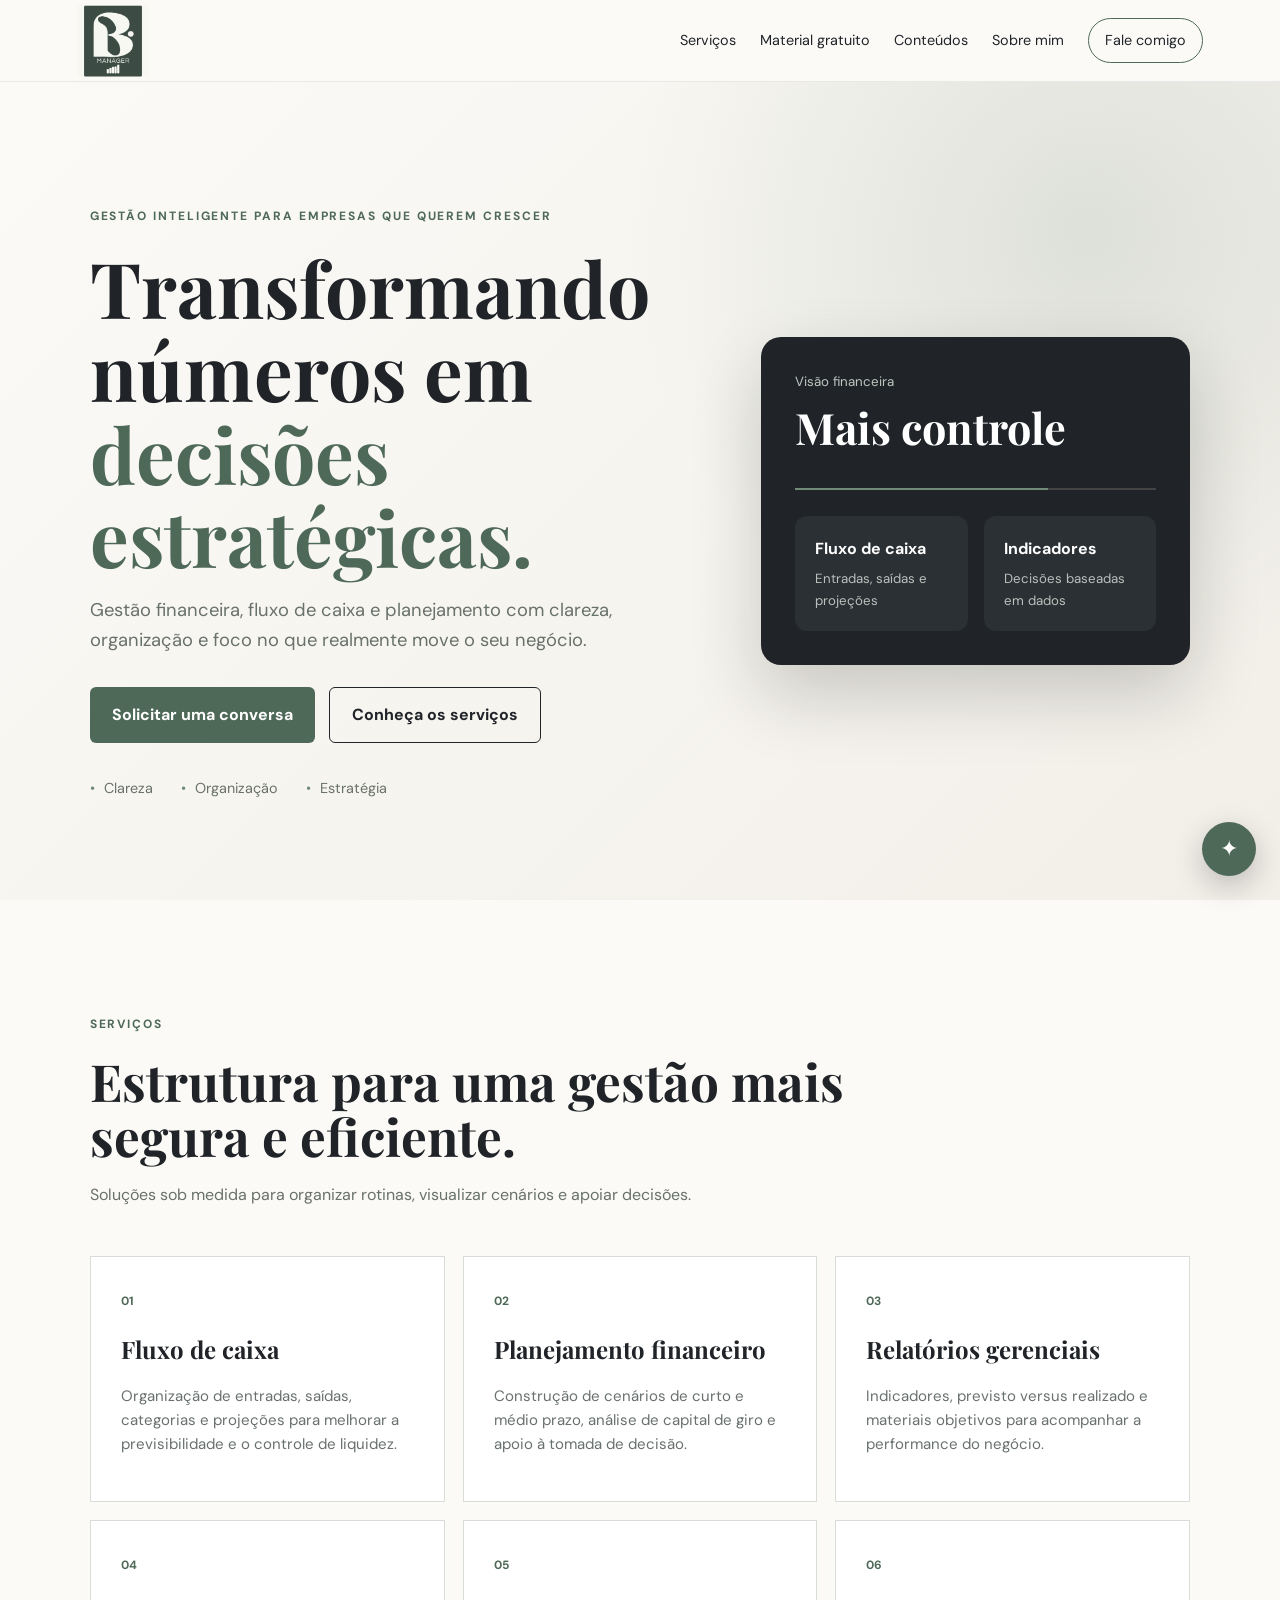
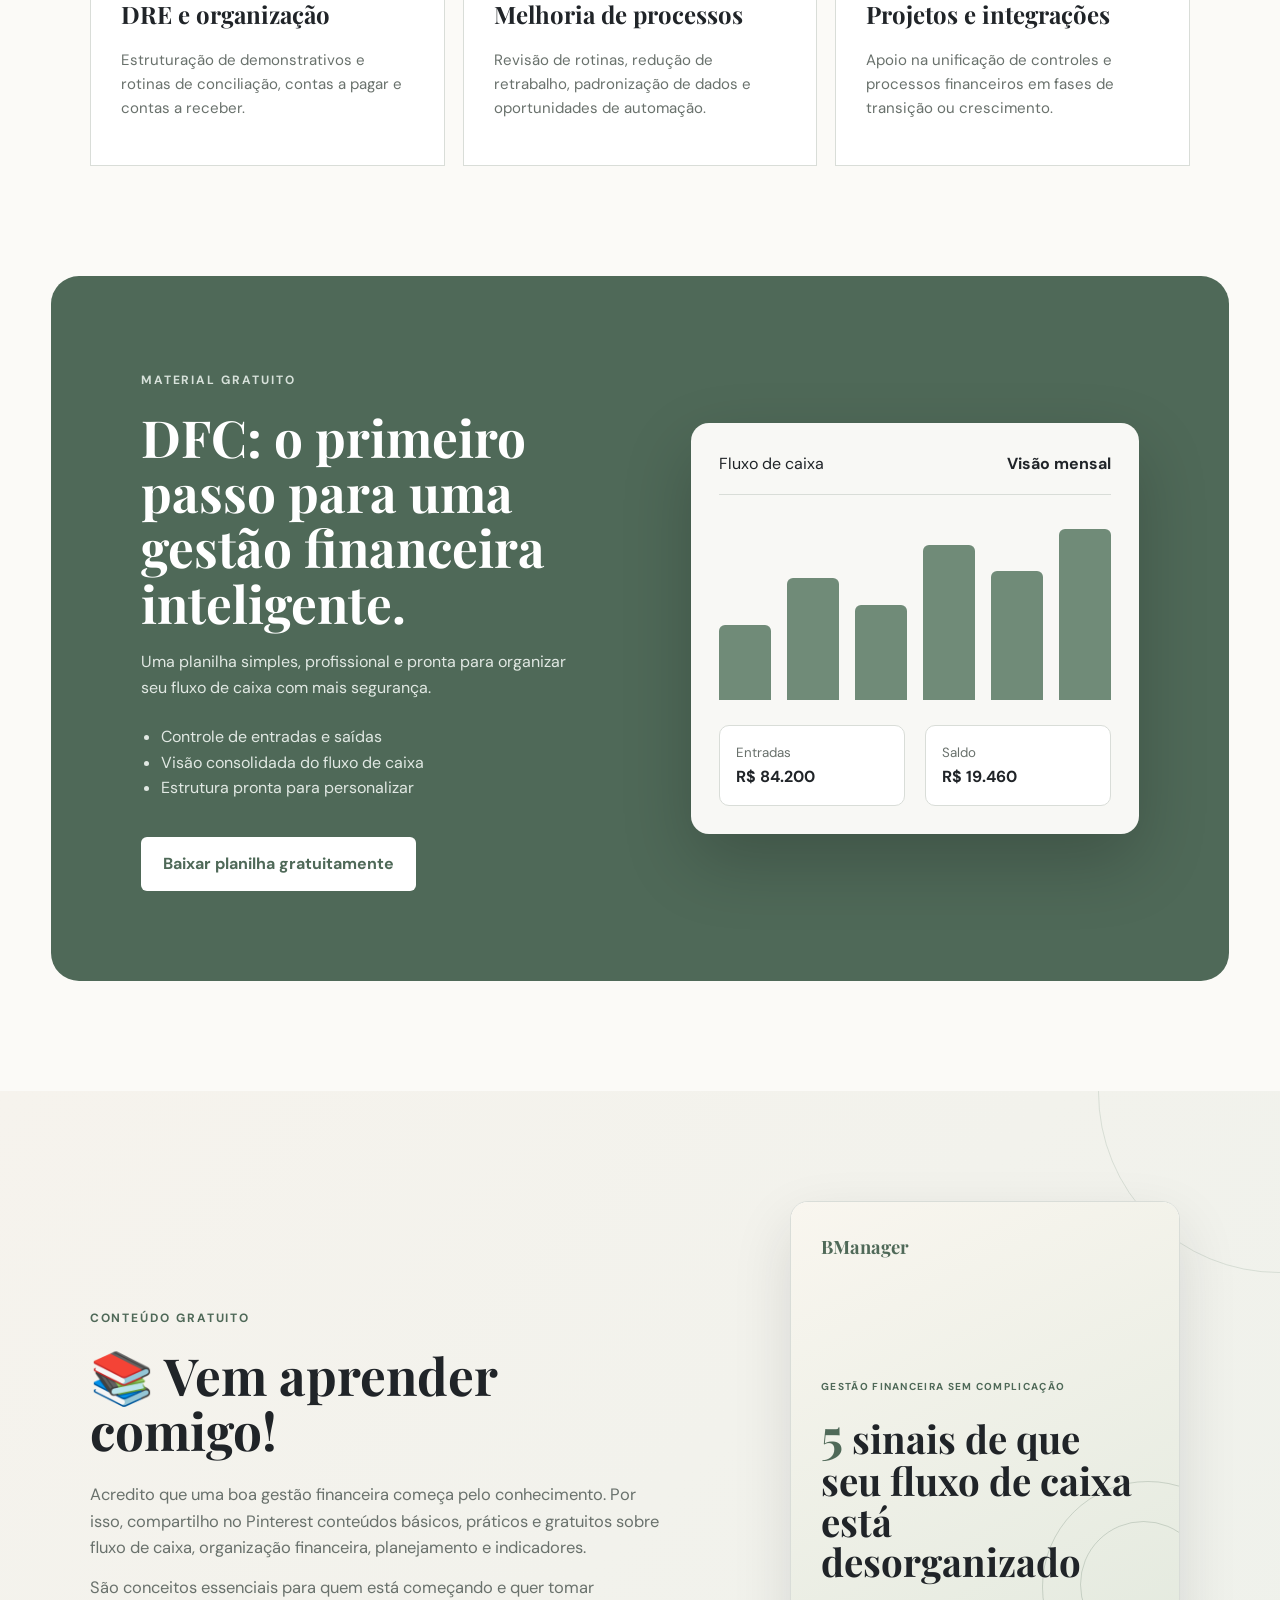
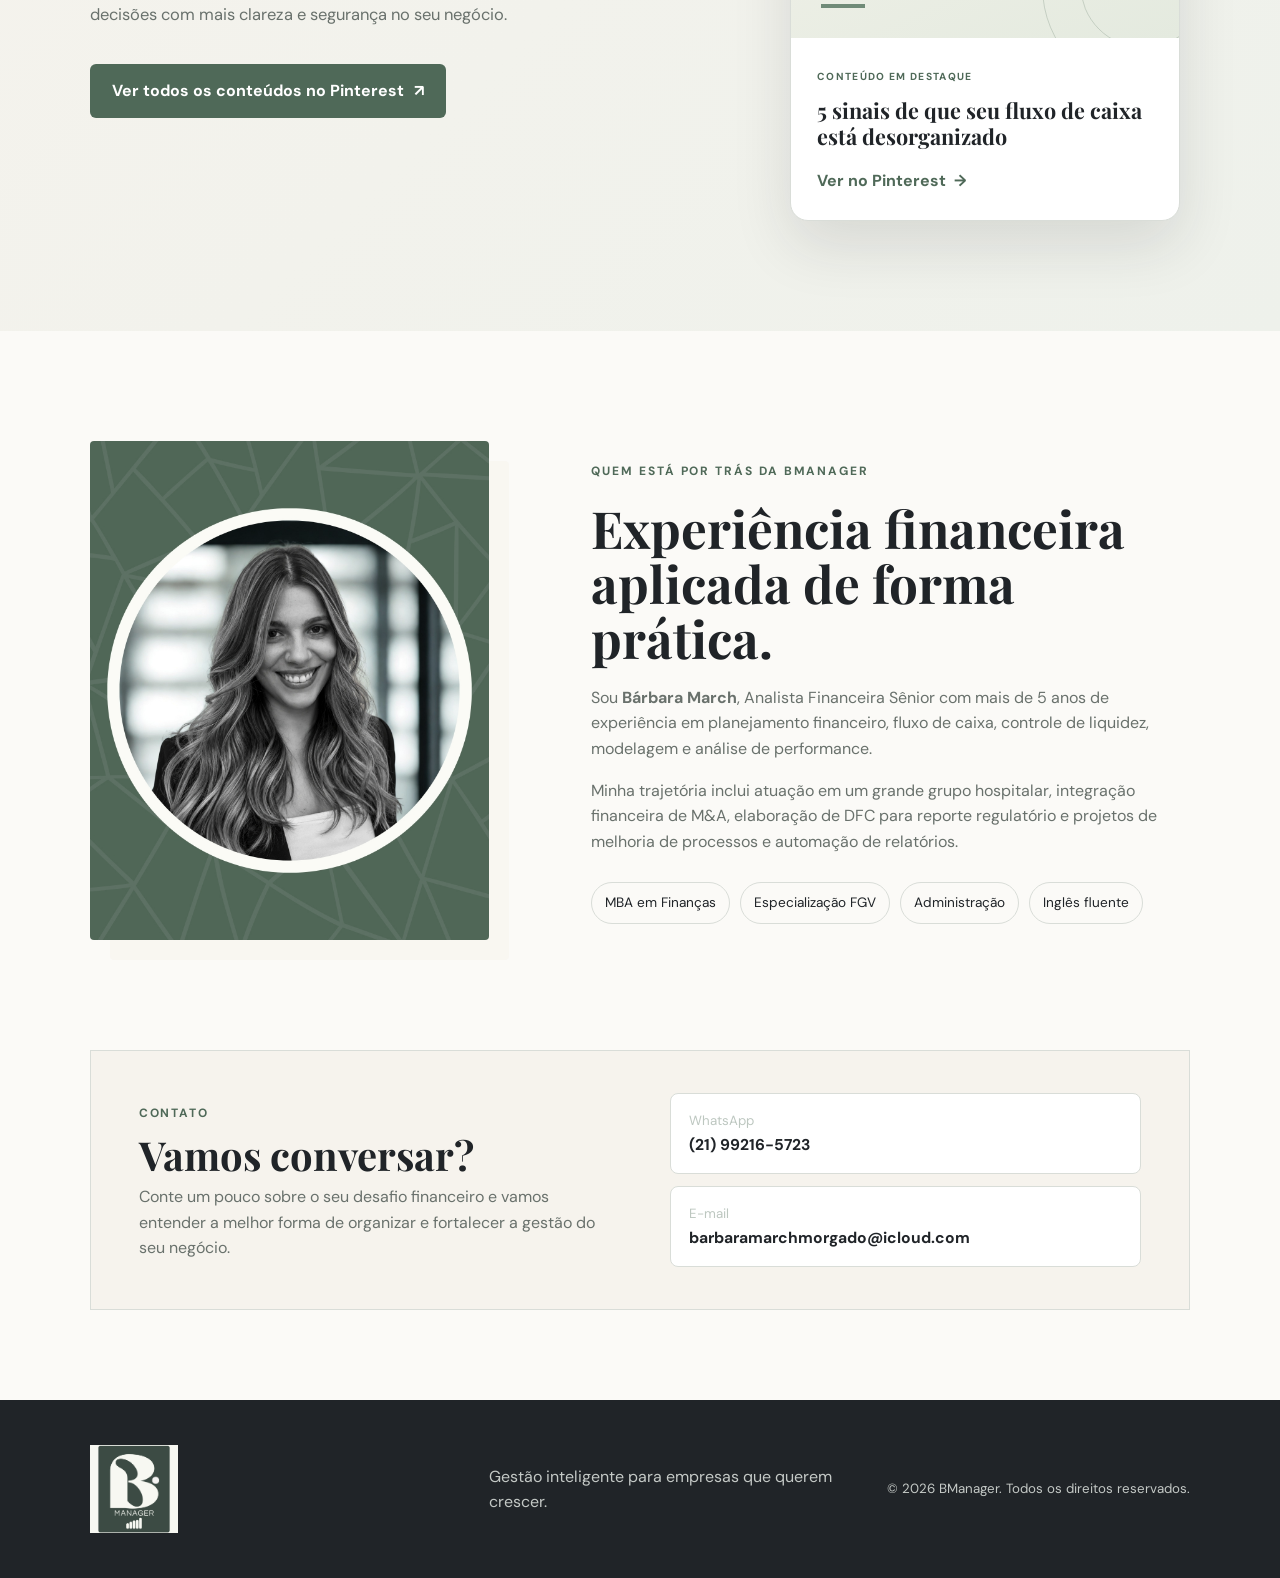
==== index.html @ ba69a576 "Add files via upload" ====
<!doctype html>
<html lang="pt-BR">
<head>
  <meta charset="utf-8">
  <meta name="viewport" content="width=device-width, initial-scale=1">
  <title>BManager | Gestão financeira inteligente</title>
  <meta name="description" content="Gestão financeira, fluxo de caixa, planejamento e relatórios para empresas que querem crescer com mais clareza e segurança.">
  <meta property="og:title" content="BManager | Gestão financeira inteligente">
  <meta property="og:description" content="Transformando números em decisões estratégicas.">
  <meta property="og:type" content="website">
  <meta property="og:url" content="https://bmanager1.github.io/bmanager/">
  <link rel="icon" href="assets/favicon.png">
  <link rel="preconnect" href="https://fonts.googleapis.com">
  <link rel="preconnect" href="https://fonts.gstatic.com" crossorigin>
  <link href="https://fonts.googleapis.com/css2?family=DM+Sans:wght@400;500;600;700&family=Playfair+Display:wght@600;700&display=swap" rel="stylesheet">
  <link rel="stylesheet" href="style.css">

  <!-- Google tag (gtag.js) -->
  <script async src="https://www.googletagmanager.com/gtag/js?id=G-HBR72XDMD2"></script>
  <script>
    window.dataLayer = window.dataLayer || [];
    function gtag(){dataLayer.push(arguments);}
    gtag('js', new Date());
    gtag('config', 'G-HBR72XDMD2');
  </script>
</head>
<body>
  <header class="header">
    <a class="brand brand-official" href="#inicio" aria-label="BManager - início"><img src="assets/logo-oficial-bmanager.png" alt="Logo BManager"></a>
    <button class="menu-toggle" aria-label="Abrir menu" aria-expanded="false">☰</button>
    <nav class="nav" aria-label="Navegação principal">
      <a href="#servicos">Serviços</a><a href="#material">Material gratuito</a><a href="#conteudos">Conteúdos</a><a href="#sobre">Sobre mim</a><a href="#contato" class="nav-cta">Fale comigo</a>
    </nav>
  </header>

  <main>
    <section class="hero" id="inicio">
      <div class="hero-copy reveal"><span class="eyebrow">Gestão inteligente para empresas que querem crescer</span><h1>Transformando números em <em>decisões estratégicas.</em></h1><p>Gestão financeira, fluxo de caixa e planejamento com clareza, organização e foco no que realmente move o seu negócio.</p><div class="actions"><a class="btn primary" href="https://wa.me/5521992165723" target="_blank" rel="noopener">Solicitar uma conversa</a><a class="btn secondary" href="#servicos">Conheça os serviços</a></div><div class="hero-points"><span>Clareza</span><span>Organização</span><span>Estratégia</span></div></div>
      <div class="hero-card reveal"><div class="metric"><small>Visão financeira</small><strong>Mais controle</strong><div class="line"></div></div><div class="mini-grid"><div><b>Fluxo de caixa</b><span>Entradas, saídas e projeções</span></div><div><b>Indicadores</b><span>Decisões baseadas em dados</span></div></div></div>
    </section>

    <section class="section" id="servicos">
      <div class="section-head reveal"><span class="eyebrow">Serviços</span><h2>Estrutura para uma gestão mais segura e eficiente.</h2><p>Soluções sob medida para organizar rotinas, visualizar cenários e apoiar decisões.</p></div>
      <div class="cards">
        <article class="card reveal"><span>01</span><h3>Fluxo de caixa</h3><p>Organização de entradas, saídas, categorias e projeções para melhorar a previsibilidade e o controle de liquidez.</p></article>
        <article class="card reveal"><span>02</span><h3>Planejamento financeiro</h3><p>Construção de cenários de curto e médio prazo, análise de capital de giro e apoio à tomada de decisão.</p></article>
        <article class="card reveal"><span>03</span><h3>Relatórios gerenciais</h3><p>Indicadores, previsto versus realizado e materiais objetivos para acompanhar a performance do negócio.</p></article>
        <article class="card reveal"><span>04</span><h3>DRE e organização</h3><p>Estruturação de demonstrativos e rotinas de conciliação, contas a pagar e contas a receber.</p></article>
        <article class="card reveal"><span>05</span><h3>Melhoria de processos</h3><p>Revisão de rotinas, redução de retrabalho, padronização de dados e oportunidades de automação.</p></article>
        <article class="card reveal"><span>06</span><h3>Projetos e integrações</h3><p>Apoio na unificação de controles e processos financeiros em fases de transição ou crescimento.</p></article>
      </div>
    </section>

    <section class="material" id="material">
      <div class="material-copy reveal"><span class="eyebrow light">Material gratuito</span><h2>DFC: o primeiro passo para uma gestão financeira inteligente.</h2><p>Uma planilha simples, profissional e pronta para organizar seu fluxo de caixa com mais segurança.</p><ul><li>Controle de entradas e saídas</li><li>Visão consolidada do fluxo de caixa</li><li>Estrutura pronta para personalizar</li></ul><a class="btn light-btn" href="assets/DFC-BManager.xlsx" download>Baixar planilha gratuitamente</a></div>
      <div class="dashboard reveal"><div class="dash-top"><span>Fluxo de caixa</span><b>Visão mensal</b></div><div class="bars"><i style="height:42%"></i><i style="height:68%"></i><i style="height:53%"></i><i style="height:86%"></i><i style="height:72%"></i><i style="height:95%"></i></div><div class="dash-values"><div><small>Entradas</small><strong>R$ 84.200</strong></div><div><small>Saldo</small><strong>R$ 19.460</strong></div></div></div>
    </section>

    <section class="learning section" id="conteudos">
      <div class="learning-intro reveal">
        <span class="eyebrow">Conteúdo gratuito</span>
        <h2>📚 Vem aprender comigo!</h2>
        <p>Acredito que uma boa gestão financeira começa pelo conhecimento. Por isso, compartilho no Pinterest conteúdos básicos, práticos e gratuitos sobre fluxo de caixa, organização financeira, planejamento e indicadores.</p>
        <p>São conceitos essenciais para quem está começando e quer tomar decisões com mais clareza e segurança no seu negócio.</p>
        <a class="btn pinterest-btn" href="https://pin.it/6k6QncwX9" target="_blank" rel="noopener noreferrer">Ver todos os conteúdos no Pinterest <span aria-hidden="true">↗</span></a>
      </div>
      <div class="pins-grid" aria-label="Conteúdos em destaque">
        <article class="pin-card reveal">
          <a class="pin-cover" href="https://pin.it/6k6QncwX9" target="_blank" rel="noopener noreferrer" aria-label="Ver 5 sinais de que seu fluxo de caixa está desorganizado no Pinterest">
            <span class="pin-brand">BManager</span>
            <span class="pin-series">Gestão financeira sem complicação</span>
            <strong><span class="pin-number">5</span> sinais de que seu fluxo de caixa está desorganizado</strong>
            <span class="pin-decoration" aria-hidden="true"></span>
          </a>
          <div class="pin-info"><span class="pin-label">Conteúdo em destaque</span><h3>5 sinais de que seu fluxo de caixa está desorganizado</h3><a href="https://pin.it/6k6QncwX9" target="_blank" rel="noopener noreferrer">Ver no Pinterest <span aria-hidden="true">→</span></a></div>
        </article>
      </div>
    </section>

    <section class="about section" id="sobre">
      <div class="portrait reveal"><img src="assets/barbara.jpg" alt="Bárbara March, fundadora da BManager"></div>
      <div class="about-copy reveal"><span class="eyebrow">Quem está por trás da BManager</span><h2>Experiência financeira aplicada de forma prática.</h2><p>Sou <strong>Bárbara March</strong>, Analista Financeira Sênior com mais de 5 anos de experiência em planejamento financeiro, fluxo de caixa, controle de liquidez, modelagem e análise de performance.</p><p>Minha trajetória inclui atuação em um grande grupo hospitalar, integração financeira de M&amp;A, elaboração de DFC para reporte regulatório e projetos de melhoria de processos e automação de relatórios.</p><div class="credentials"><span>MBA em Finanças</span><span>Especialização FGV</span><span>Administração</span><span>Inglês fluente</span></div></div>
    </section>

    <section class="contact" id="contato"><div><span class="eyebrow">Contato</span><h2>Vamos conversar?</h2><p>Conte um pouco sobre o seu desafio financeiro e vamos entender a melhor forma de organizar e fortalecer a gestão do seu negócio.</p></div><div class="contact-links"><a href="https://wa.me/5521992165723" target="_blank" rel="noopener"><small>WhatsApp</small><strong>(21) 99216-5723</strong></a><a href="mailto:barbaramarchmorgado@icloud.com"><small>E-mail</small><strong>barbaramarchmorgado@icloud.com</strong></a></div></section>
  </main>

  <footer><a class="brand footer-brand brand-official" href="#inicio" aria-label="BManager - início"><img src="assets/logo-oficial-bmanager.png" alt="Logo BManager"></a><p>Gestão inteligente para empresas que querem crescer.</p><small>© 2026 BManager. Todos os direitos reservados.</small></footer>
  <a class="whatsapp" href="https://wa.me/5521992165723" target="_blank" rel="noopener" aria-label="Falar pelo WhatsApp">✦</a>
  <script src="script.js"></script>
</body>
</html>
---- style.css ----
:root{--ink:#202428;--green:#708b78;--green-dark:#4f6958;--cream:#f6f3ed;--white:#fff;--line:#d9ddd8;--muted:#69716c}*{box-sizing:border-box}html{scroll-behavior:smooth;scroll-padding-top:82px}body{margin:0;font-family:'DM Sans',sans-serif;color:var(--ink);background:#fbfaf7;line-height:1.6}a{text-decoration:none;color:inherit}.header{height:82px;display:flex;align-items:center;justify-content:space-between;padding:0 6vw;position:sticky;top:0;z-index:20;background:rgba(251,250,247,.92);backdrop-filter:blur(14px);border-bottom:1px solid rgba(32,36,40,.08)}.brand{display:flex;align-items:center;gap:10px;font-weight:700;font-size:1.35rem}.brand img{width:34px;height:34px;object-fit:contain}.nav{display:flex;align-items:center;gap:24px;font-size:.9rem}.nav a:hover{color:var(--green-dark)}.nav-cta{border:1px solid var(--green-dark);padding:10px 16px;border-radius:999px}.menu-toggle{display:none;border:0;background:none;font-size:1.5rem}.hero{min-height:calc(100vh - 82px);padding:90px 7vw 70px;display:grid;grid-template-columns:1.15fr .85fr;gap:7vw;align-items:center;background:radial-gradient(circle at 85% 18%,rgba(112,139,120,.18),transparent 36%),linear-gradient(135deg,#fbfaf7 0%,#f2efe8 100%)}.eyebrow{text-transform:uppercase;letter-spacing:.16em;font-size:.75rem;font-weight:700;color:var(--green-dark)}h1,h2{font-family:'Playfair Display',serif;line-height:1.08;margin:18px 0}h1{font-size:clamp(3rem,6vw,6rem);max-width:900px}h1 em{color:var(--green-dark);font-style:normal}h2{font-size:clamp(2.2rem,4vw,4rem)}.hero-copy>p{font-size:1.15rem;color:var(--muted);max-width:650px}.actions{display:flex;gap:14px;flex-wrap:wrap;margin:32px 0}.btn{display:inline-flex;align-items:center;justify-content:center;padding:14px 22px;border-radius:6px;font-weight:700;transition:background .2s,transform .2s,border-color .2s}.btn:hover{transform:translateY(-2px)}.primary{background:var(--green-dark);color:white}.primary:hover{background:#3f5647}.secondary{border:1px solid var(--ink)}.hero-points{display:flex;gap:28px;margin-top:34px;color:var(--muted);font-size:.9rem}.hero-points span:before{content:'•';color:var(--green);margin-right:9px}.hero-card{background:var(--ink);color:white;border-radius:20px;padding:34px;box-shadow:0 30px 70px rgba(24,29,27,.2);transform:rotate(1.5deg)}.metric small,.contact-links small{display:block;color:#bdc7c0}.metric strong{font-family:'Playfair Display',serif;font-size:2.7rem}.line{height:2px;background:linear-gradient(90deg,var(--green) 70%,#444 70%);margin:26px 0}.mini-grid{display:grid;grid-template-columns:1fr 1fr;gap:16px}.mini-grid div{background:#2b3034;padding:20px;border-radius:12px}.mini-grid span{display:block;color:#bbc0bd;font-size:.83rem;margin-top:7px}.section{padding:110px 7vw}.section-head{max-width:760px;margin-bottom:48px}.section-head p{color:var(--muted)}.cards{display:grid;grid-template-columns:repeat(3,1fr);gap:18px}.card{padding:30px;background:white;border:1px solid var(--line);min-height:245px;transition:.25s}.card:hover{transform:translateY(-5px);box-shadow:0 18px 40px rgba(32,36,40,.08)}.card>span{font-size:.75rem;color:var(--green-dark);font-weight:700}.card h3{font-family:'Playfair Display',serif;font-size:1.5rem;margin:18px 0 10px}.card p{color:var(--muted);font-size:.94rem}.material{margin:0 4vw;padding:90px 7vw;background:var(--green-dark);color:white;border-radius:28px;display:grid;grid-template-columns:1fr 1fr;gap:8vw;align-items:center}.light{color:#d7e1da}.material p,.material li{color:#e1e8e3}.material ul{padding-left:20px;margin:24px 0}.light-btn{background:white;color:var(--green-dark);margin-top:12px}.dashboard{background:#f8f8f5;color:var(--ink);padding:28px;border-radius:18px;box-shadow:0 28px 70px rgba(0,0,0,.2)}.dash-top,.dash-values{display:flex;justify-content:space-between;gap:20px}.dash-top{border-bottom:1px solid var(--line);padding-bottom:18px}.bars{height:230px;display:flex;align-items:end;gap:16px;padding:25px 0}.bars i{flex:1;background:var(--green);border-radius:6px 6px 0 0}.dash-values div{flex:1;background:white;padding:16px;border:1px solid var(--line);border-radius:10px}.dash-values small{display:block;color:var(--muted)}

.brand-official{width:72px;height:72px;overflow:hidden;justify-content:center;flex:0 0 72px}.brand-official img{width:72px;height:72px;object-fit:contain;border-radius:7px;transform:scale(1.34)}.footer-brand.brand-official{width:88px;height:88px;flex-basis:88px}.footer-brand.brand-official img{width:88px;height:88px;filter:none;transform:scale(1.34)}

/* Biblioteca de conteúdos */
.learning{display:grid;grid-template-columns:minmax(0,1.05fr) minmax(300px,.75fr);gap:9vw;align-items:center;background:linear-gradient(135deg,#f6f3ed 0%,#eef1eb 100%);margin-top:110px;position:relative;overflow:hidden}.learning:after{content:'';position:absolute;width:360px;height:360px;border:1px solid rgba(112,139,120,.2);border-radius:50%;right:-180px;top:-180px}.learning-intro{position:relative;z-index:1}.learning-intro h2{margin-bottom:24px}.learning-intro p{color:var(--muted);font-size:1.03rem;max-width:680px;margin:0 0 14px}.pinterest-btn{background:var(--green-dark);color:white;margin-top:22px;gap:10px}.pinterest-btn:hover{background:#3f5647}.pins-grid{display:grid;grid-template-columns:minmax(260px,390px);justify-content:center;position:relative;z-index:1}.pin-card{background:white;border:1px solid var(--line);border-radius:18px;overflow:hidden;box-shadow:0 24px 60px rgba(32,36,40,.12);transition:transform .25s,box-shadow .25s}.pin-card:hover{transform:translateY(-7px);box-shadow:0 30px 68px rgba(32,36,40,.17)}.pin-cover{aspect-ratio:2/2.25;background:linear-gradient(155deg,#f9f6ef,#e4eadf);padding:30px;display:flex;flex-direction:column;position:relative;overflow:hidden}.pin-cover:before,.pin-cover:after{content:'';position:absolute;border:1px solid rgba(79,105,88,.22);border-radius:50%}.pin-cover:before{width:210px;height:210px;right:-75px;bottom:-55px}.pin-cover:after{width:125px;height:125px;right:-28px;bottom:-10px}.pin-brand{font-family:'Playfair Display',serif;font-size:1.15rem;font-weight:700;color:var(--green-dark)}.pin-series{text-transform:uppercase;letter-spacing:.13em;font-size:.63rem;font-weight:700;color:var(--green-dark);margin-top:auto;margin-bottom:14px}.pin-cover strong{font-family:'Playfair Display',serif;font-size:clamp(1.8rem,3vw,2.55rem);line-height:1.06;max-width:95%;position:relative;z-index:1}.pin-number{color:var(--green-dark);font-size:1.25em}.pin-decoration{width:44px;height:4px;background:var(--green);margin-top:22px;position:relative;z-index:1}.pin-info{padding:24px 26px 27px}.pin-label{text-transform:uppercase;letter-spacing:.13em;font-size:.64rem;font-weight:700;color:var(--green-dark)}.pin-info h3{font-family:'Playfair Display',serif;font-size:1.35rem;line-height:1.2;margin:10px 0 18px}.pin-info a{color:var(--green-dark);font-weight:700;display:inline-flex;gap:8px;align-items:center}.pin-info a:hover{gap:12px}

.about{display:grid;grid-template-columns:.8fr 1.2fr;gap:8vw;align-items:center}.portrait{max-width:470px}.portrait img{width:100%;display:block;aspect-ratio:4/5;object-fit:cover;border-radius:4px;filter:saturate(.82) contrast(1.03);box-shadow:20px 20px 0 var(--cream)}.about-copy p{color:var(--muted)}.credentials{display:flex;flex-wrap:wrap;gap:10px;margin-top:28px}.credentials span{border:1px solid var(--line);padding:9px 13px;border-radius:999px;font-size:.85rem}.contact{margin:0 7vw 90px;padding:42px 48px;background:var(--cream);border:1px solid var(--line);display:grid;grid-template-columns:1fr 1fr;gap:60px;align-items:center}.contact h2{font-size:2.5rem;margin:8px 0}.contact p{color:var(--muted);margin:0}.contact-links{display:grid;gap:12px}.contact-links a{background:white;border:1px solid var(--line);padding:16px 18px;border-radius:8px;overflow-wrap:anywhere}.contact-links a:hover{border-color:var(--green)}.contact-links strong{font-size:.98rem}footer{padding:45px 7vw;background:var(--ink);color:white;display:grid;grid-template-columns:1fr 1fr auto;align-items:center;gap:25px}.footer-brand img{filter:brightness(0) invert(1)}footer p,footer small{color:#c4c9c6}.whatsapp{position:fixed;right:24px;bottom:24px;width:54px;height:54px;border-radius:50%;display:grid;place-items:center;background:var(--green-dark);color:white;font-size:1.35rem;box-shadow:0 10px 30px rgba(0,0,0,.22);z-index:15}.reveal{opacity:0;transform:translateY(22px);transition:opacity .7s ease,transform .7s ease}.reveal.visible{opacity:1;transform:none}

@media(max-width:900px){.menu-toggle{display:block}.nav{position:absolute;top:82px;left:0;right:0;background:#fbfaf7;padding:24px 7vw;display:none;flex-direction:column;align-items:flex-start;border-bottom:1px solid var(--line)}.nav.open{display:flex}.hero,.material,.about,.contact,.learning{grid-template-columns:1fr}.hero{padding-top:60px}.hero-card{transform:none}.cards{grid-template-columns:repeat(2,1fr)}.material{margin:0 2vw}.learning{gap:55px}.pins-grid{justify-content:start}.contact{gap:25px}footer{grid-template-columns:1fr}}
@media(max-width:600px){.header{padding:0 5vw}.hero,.section{padding-left:5vw;padding-right:5vw}.hero{min-height:auto;padding-bottom:80px}h1{font-size:3rem}.cards{grid-template-columns:1fr}.material{padding:65px 7vw}.learning{margin-top:70px}.pins-grid{grid-template-columns:1fr}.pin-cover{padding:25px}.pin-cover strong{font-size:2rem}.contact{margin:0 5vw 60px;padding:28px 22px}.actions{flex-direction:column}.btn{width:100%}.hero-points{gap:12px;flex-wrap:wrap}.mini-grid{grid-template-columns:1fr}.bars{height:170px}.dash-values{flex-direction:column}.contact h2{font-size:2.1rem}}
@media(prefers-reduced-motion:reduce){html{scroll-behavior:auto}.reveal{opacity:1;transform:none;transition:none}.btn,.pin-card{transition:none}}
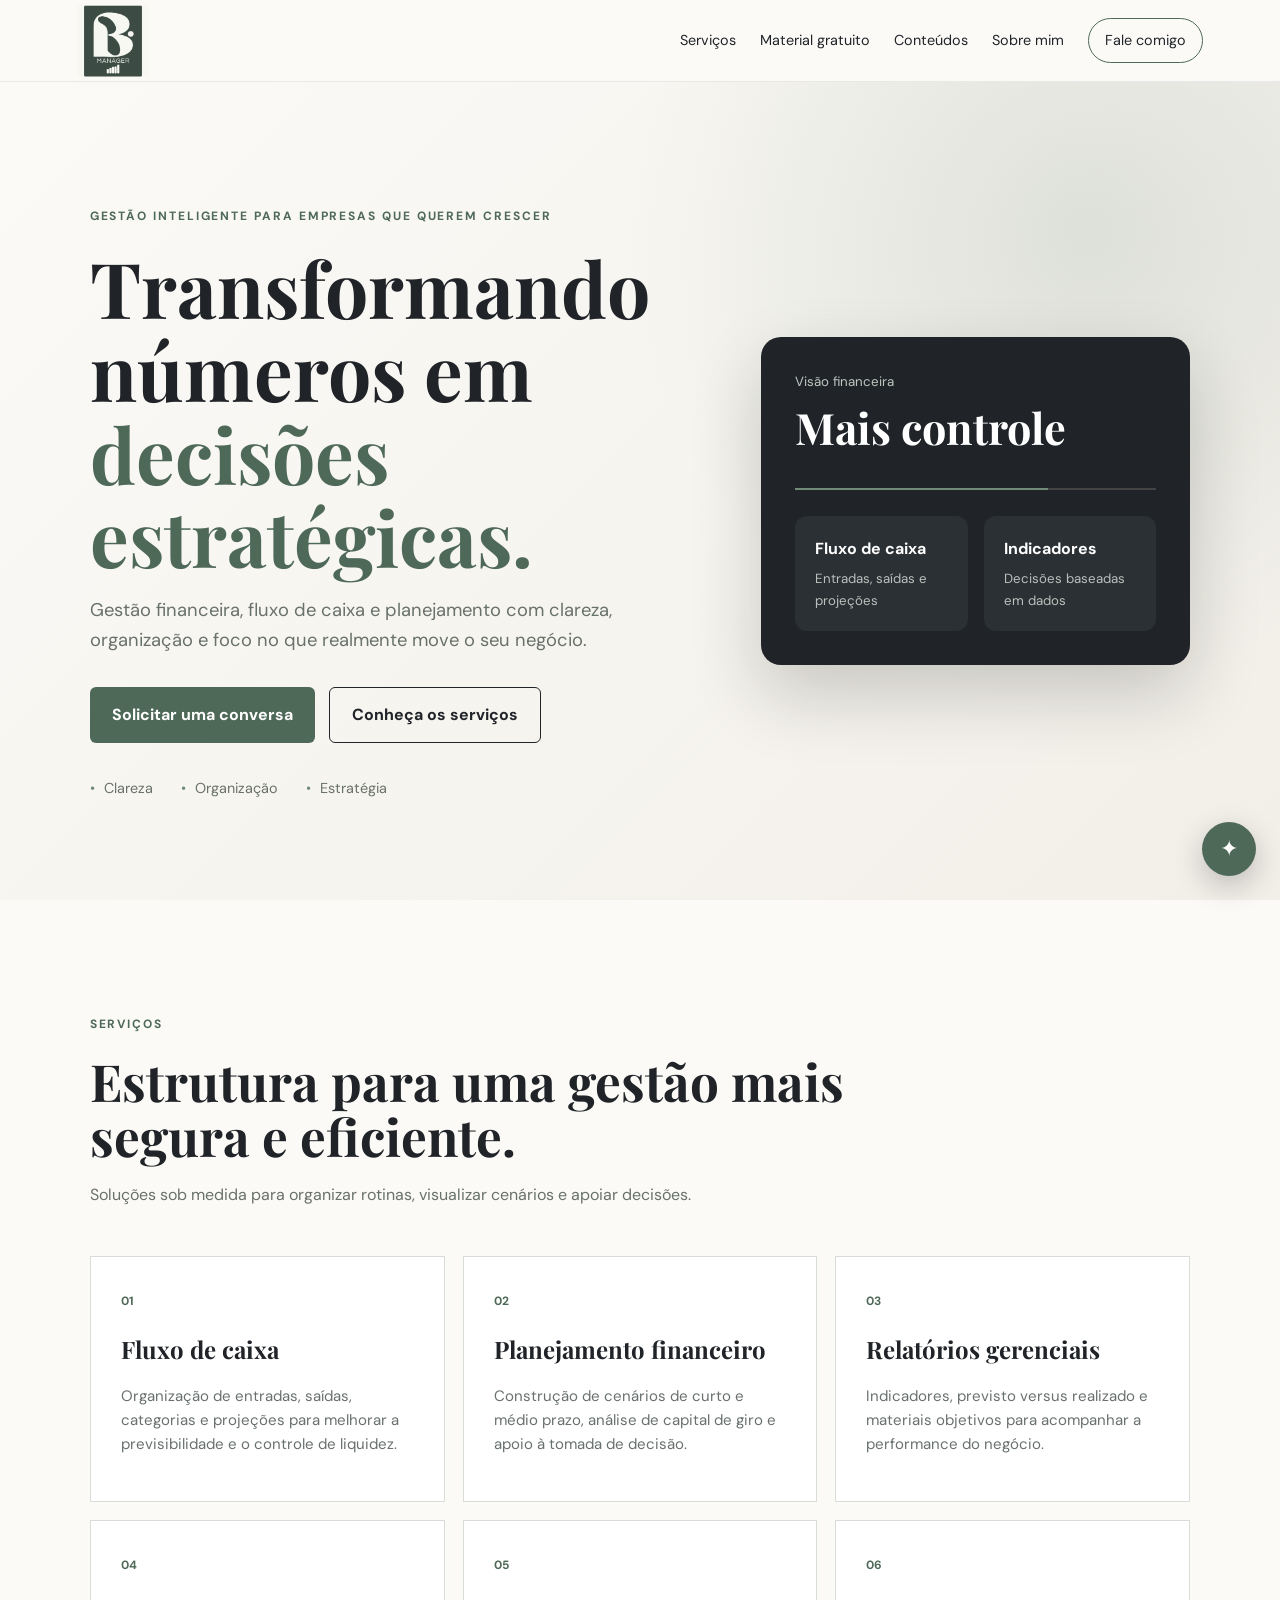
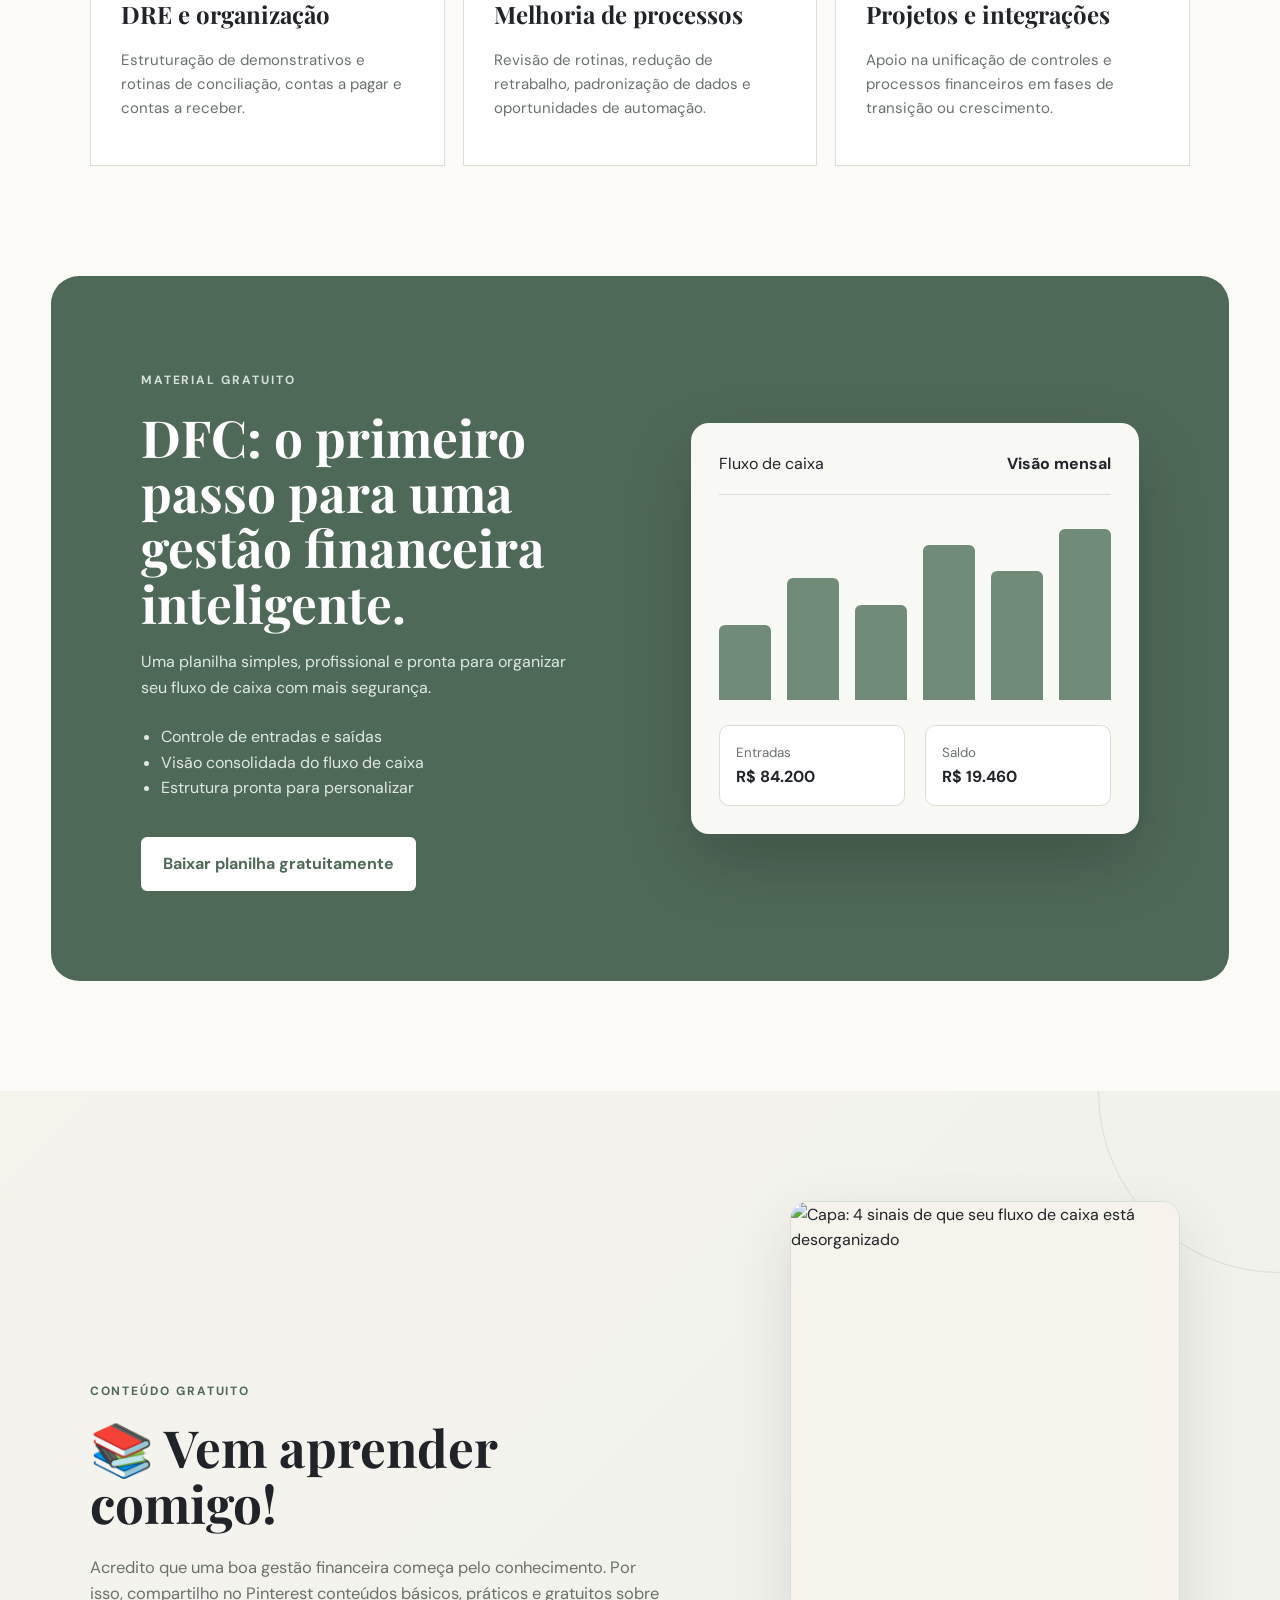
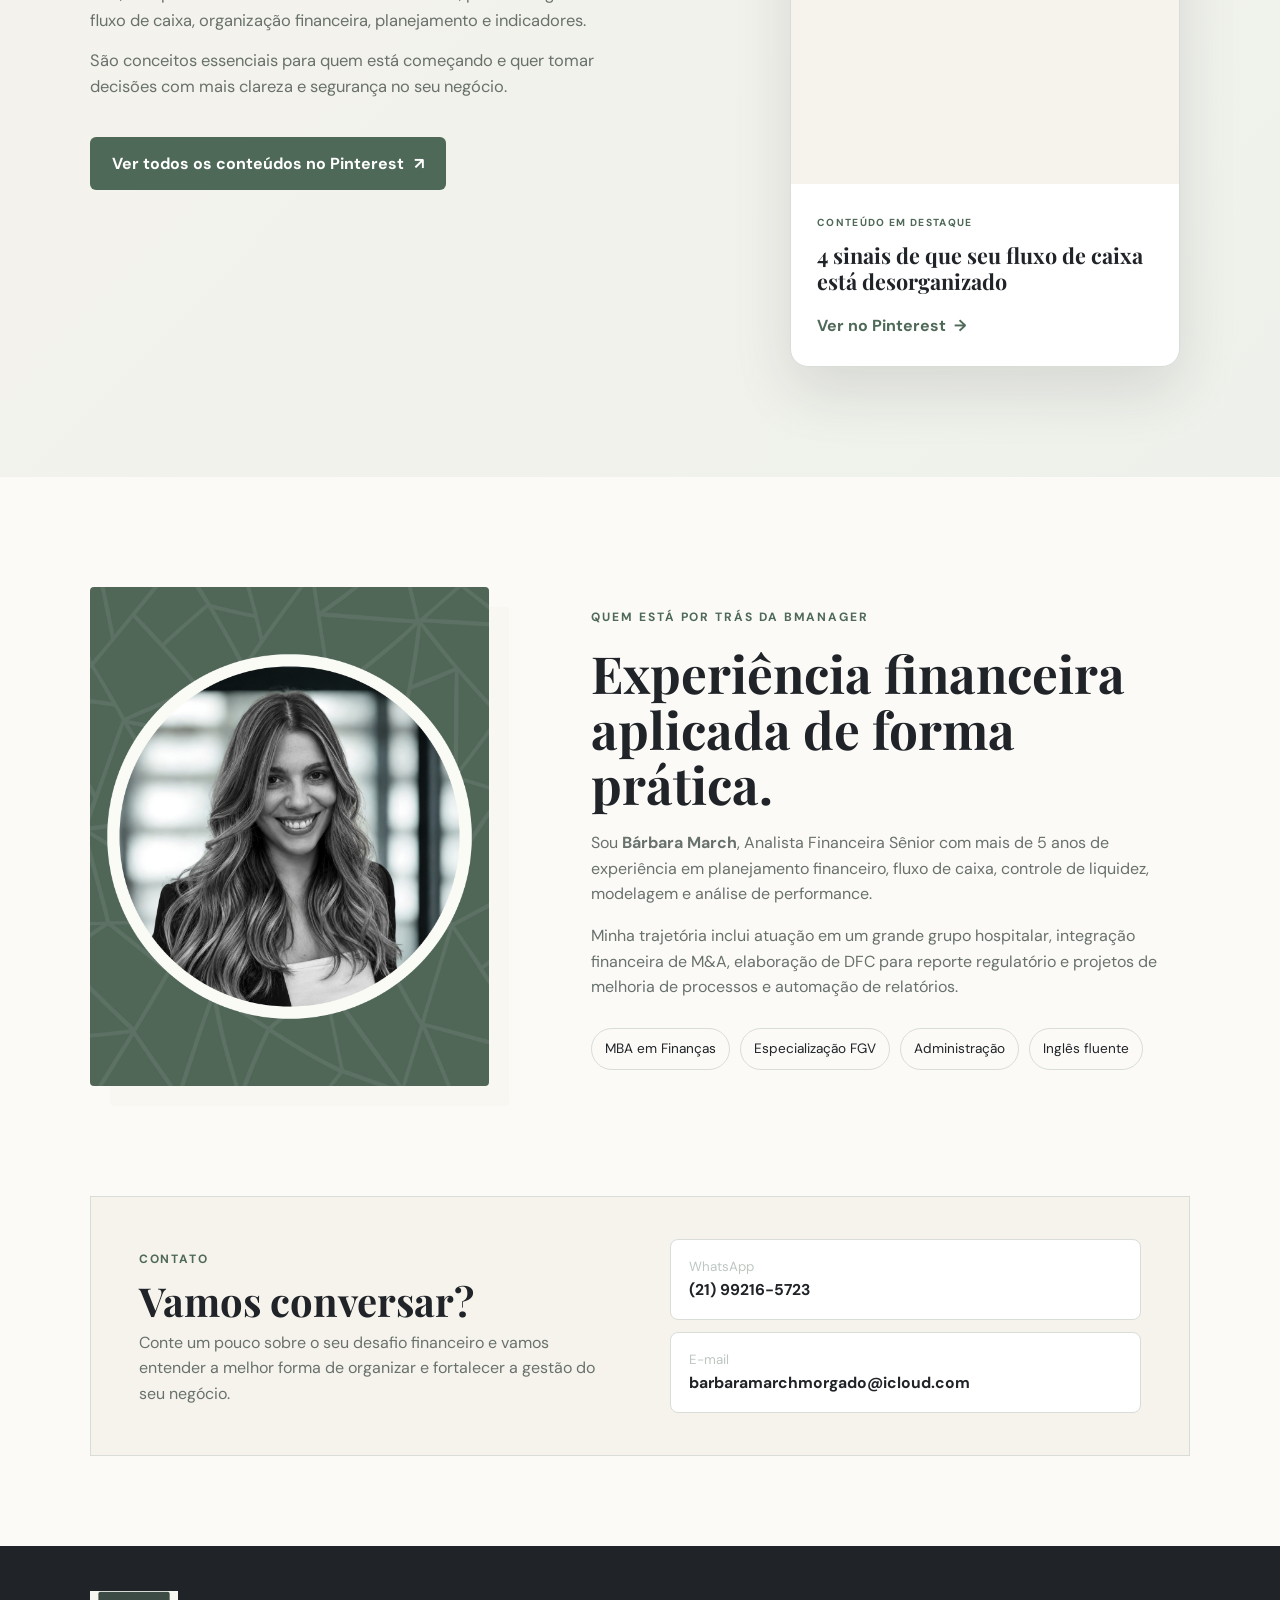
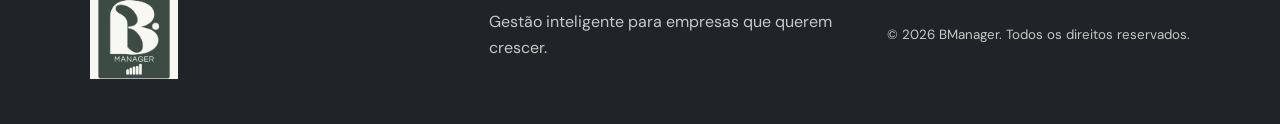
==== commit 31314a78: "Add files via upload" ====
--- a/index.html
+++ b/index.html
@@ -66,13 +66,10 @@
       </div>
       <div class="pins-grid" aria-label="Conteúdos em destaque">
         <article class="pin-card reveal">
-          <a class="pin-cover" href="https://pin.it/6k6QncwX9" target="_blank" rel="noopener noreferrer" aria-label="Ver 5 sinais de que seu fluxo de caixa está desorganizado no Pinterest">
-            <span class="pin-brand">BManager</span>
-            <span class="pin-series">Gestão financeira sem complicação</span>
-            <strong><span class="pin-number">5</span> sinais de que seu fluxo de caixa está desorganizado</strong>
-            <span class="pin-decoration" aria-hidden="true"></span>
+          <a class="pin-cover pin-cover-image" href="https://pin.it/42VtP3rwx" target="_blank" rel="noopener noreferrer" aria-label="Ver 4 sinais de que seu fluxo de caixa está desorganizado no Pinterest">
+            <img src="assets/pin-4-sinais-fluxo-de-caixa.png" alt="Capa: 4 sinais de que seu fluxo de caixa está desorganizado">
           </a>
-          <div class="pin-info"><span class="pin-label">Conteúdo em destaque</span><h3>5 sinais de que seu fluxo de caixa está desorganizado</h3><a href="https://pin.it/6k6QncwX9" target="_blank" rel="noopener noreferrer">Ver no Pinterest <span aria-hidden="true">→</span></a></div>
+          <div class="pin-info"><span class="pin-label">Conteúdo em destaque</span><h3>4 sinais de que seu fluxo de caixa está desorganizado</h3><a href="https://pin.it/42VtP3rwx" target="_blank" rel="noopener noreferrer">Ver no Pinterest <span aria-hidden="true">→</span></a></div>
         </article>
       </div>
     </section>
--- a/style.css
+++ b/style.css
@@ -10,3 +10,4 @@
 @media(max-width:900px){.menu-toggle{display:block}.nav{position:absolute;top:82px;left:0;right:0;background:#fbfaf7;padding:24px 7vw;display:none;flex-direction:column;align-items:flex-start;border-bottom:1px solid var(--line)}.nav.open{display:flex}.hero,.material,.about,.contact,.learning{grid-template-columns:1fr}.hero{padding-top:60px}.hero-card{transform:none}.cards{grid-template-columns:repeat(2,1fr)}.material{margin:0 2vw}.learning{gap:55px}.pins-grid{justify-content:start}.contact{gap:25px}footer{grid-template-columns:1fr}}
 @media(max-width:600px){.header{padding:0 5vw}.hero,.section{padding-left:5vw;padding-right:5vw}.hero{min-height:auto;padding-bottom:80px}h1{font-size:3rem}.cards{grid-template-columns:1fr}.material{padding:65px 7vw}.learning{margin-top:70px}.pins-grid{grid-template-columns:1fr}.pin-cover{padding:25px}.pin-cover strong{font-size:2rem}.contact{margin:0 5vw 60px;padding:28px 22px}.actions{flex-direction:column}.btn{width:100%}.hero-points{gap:12px;flex-wrap:wrap}.mini-grid{grid-template-columns:1fr}.bars{height:170px}.dash-values{flex-direction:column}.contact h2{font-size:2.1rem}}
 @media(prefers-reduced-motion:reduce){html{scroll-behavior:auto}.reveal{opacity:1;transform:none;transition:none}.btn,.pin-card{transition:none}}
+.pin-cover-image{aspect-ratio:2/3;padding:0;background:var(--cream)}.pin-cover-image:before,.pin-cover-image:after{display:none}.pin-cover-image img{width:100%;height:100%;display:block;object-fit:cover}
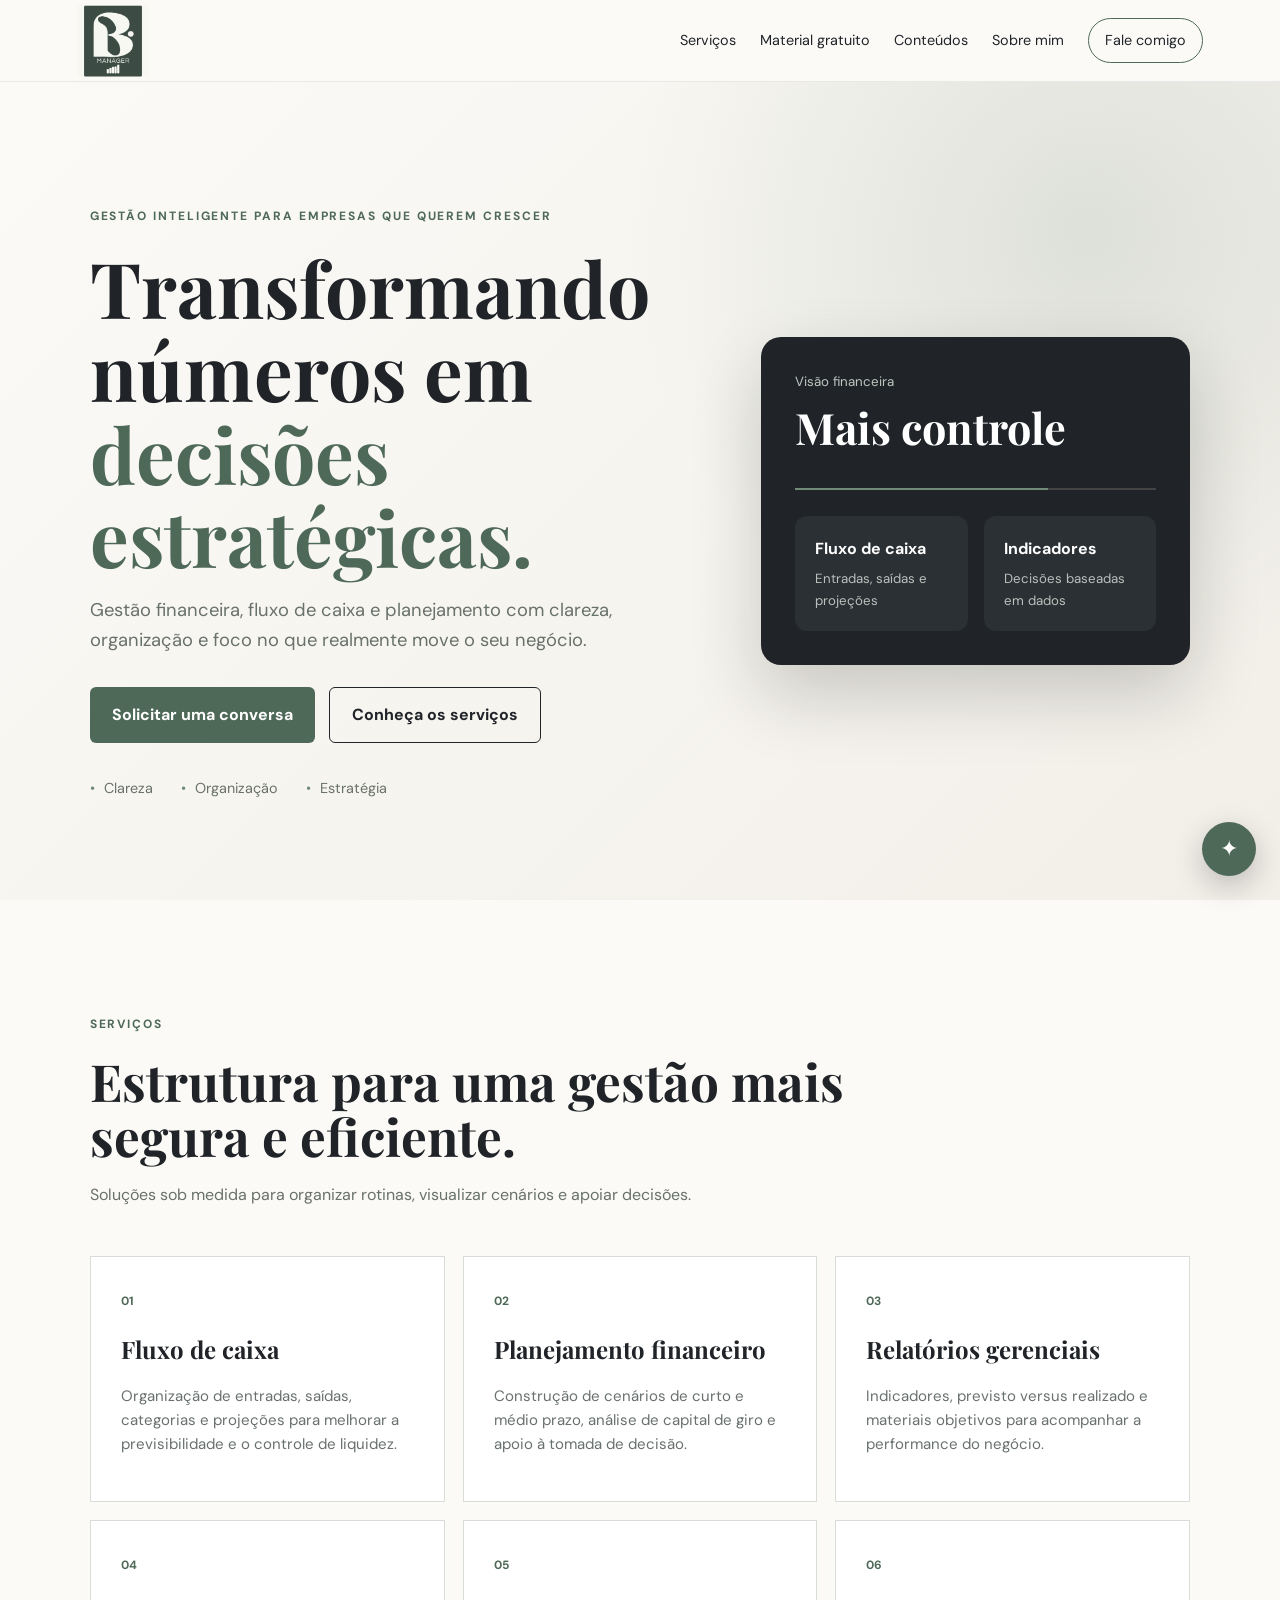
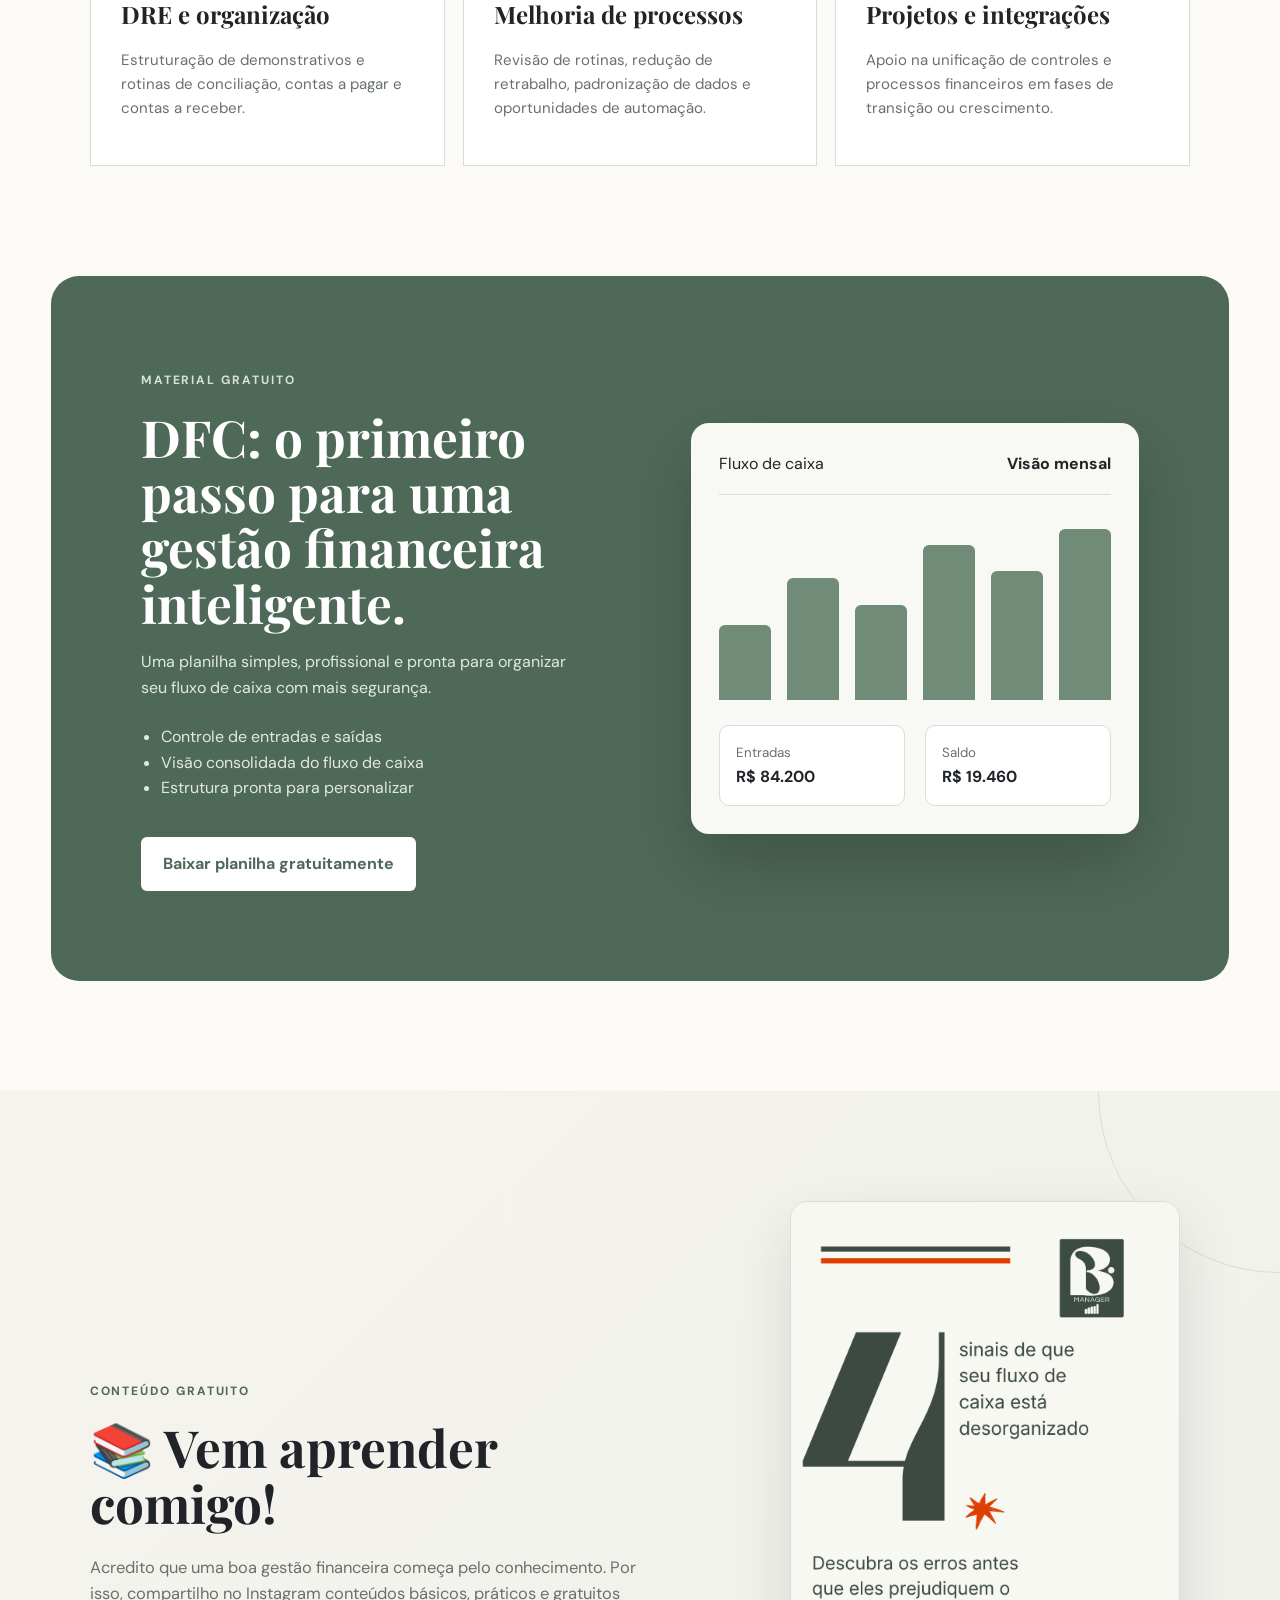
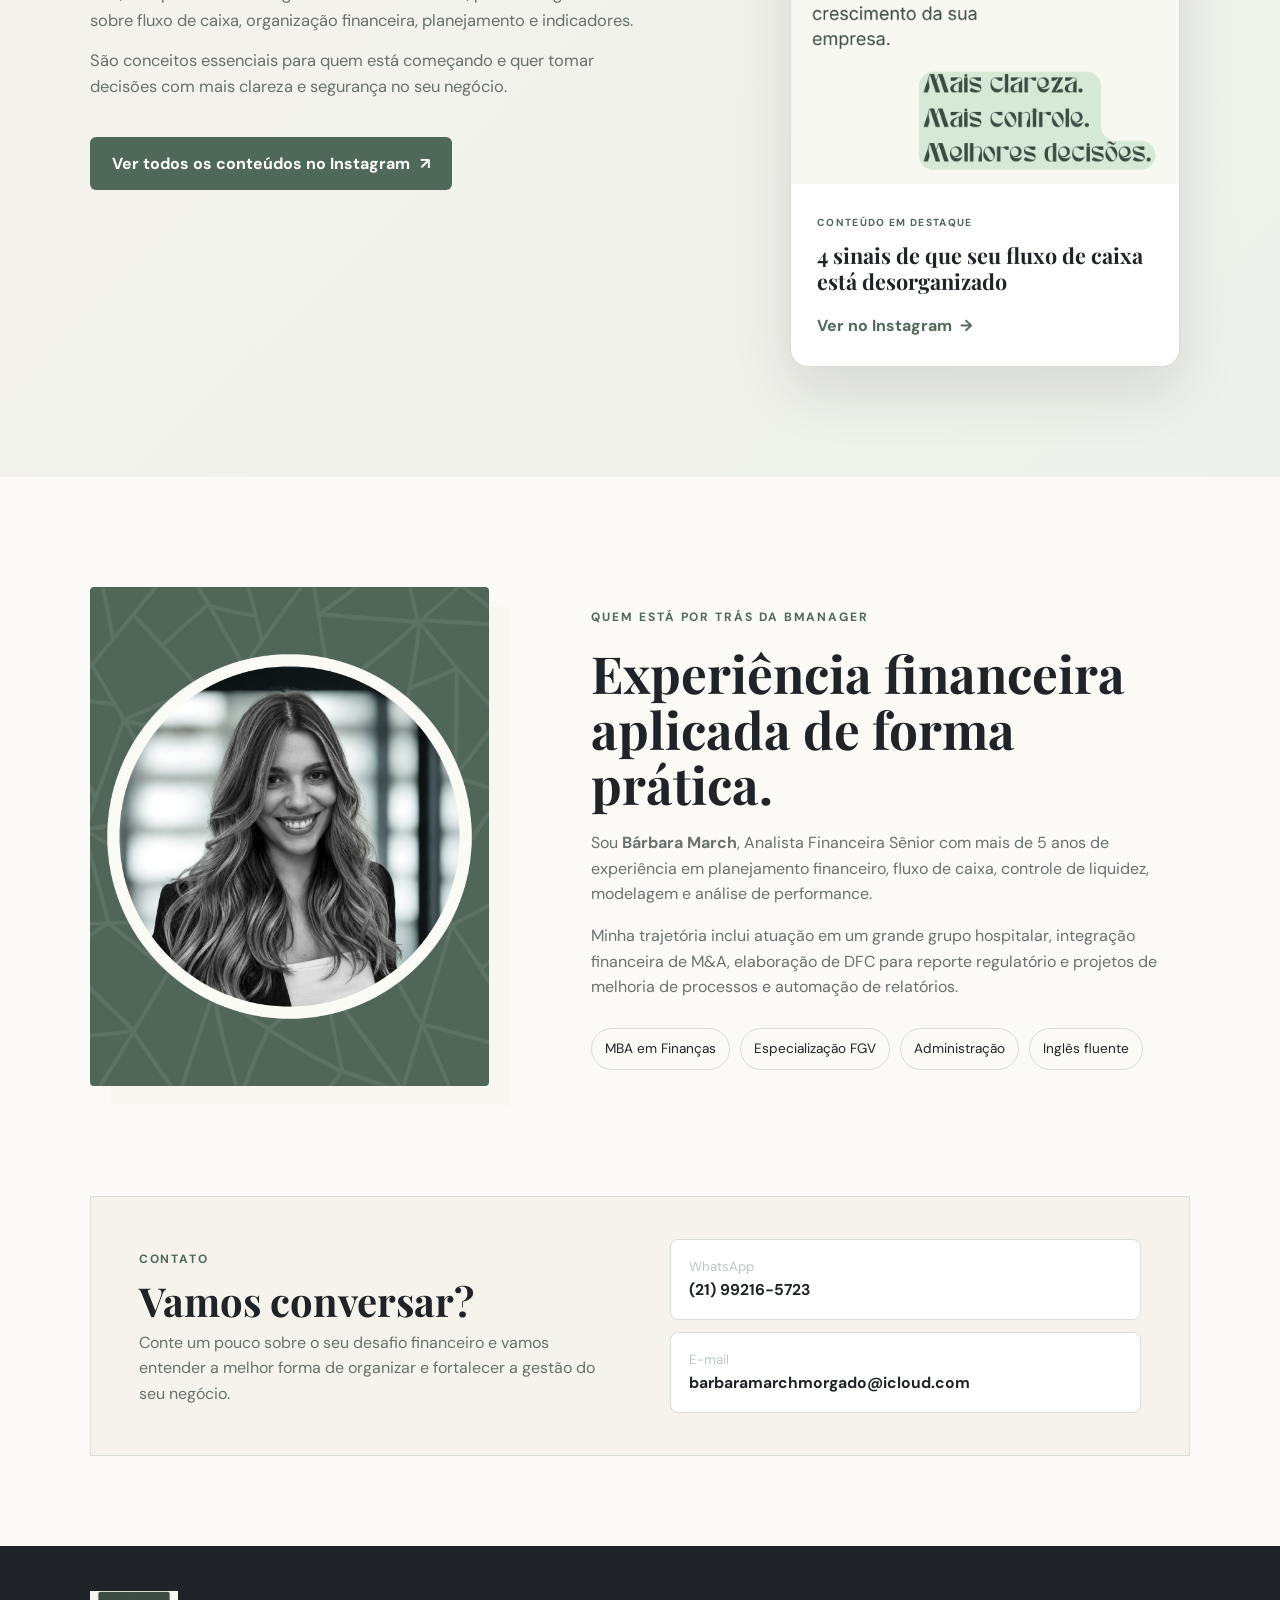
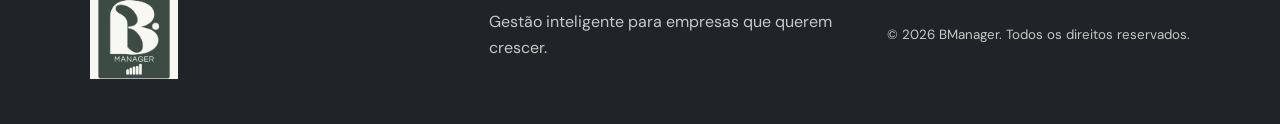
==== commit 4fd5a0fe: "Add files via upload" ====
--- a/index.html
+++ b/index.html
@@ -1,89 +1,89 @@
-<!doctype html>
-<html lang="pt-BR">
-<head>
-  <meta charset="utf-8">
-  <meta name="viewport" content="width=device-width, initial-scale=1">
-  <title>BManager | Gestão financeira inteligente</title>
-  <meta name="description" content="Gestão financeira, fluxo de caixa, planejamento e relatórios para empresas que querem crescer com mais clareza e segurança.">
-  <meta property="og:title" content="BManager | Gestão financeira inteligente">
-  <meta property="og:description" content="Transformando números em decisões estratégicas.">
-  <meta property="og:type" content="website">
-  <meta property="og:url" content="https://bmanager1.github.io/bmanager/">
-  <link rel="icon" href="assets/favicon.png">
-  <link rel="preconnect" href="https://fonts.googleapis.com">
-  <link rel="preconnect" href="https://fonts.gstatic.com" crossorigin>
-  <link href="https://fonts.googleapis.com/css2?family=DM+Sans:wght@400;500;600;700&family=Playfair+Display:wght@600;700&display=swap" rel="stylesheet">
-  <link rel="stylesheet" href="style.css">
-
-  <!-- Google tag (gtag.js) -->
-  <script async src="https://www.googletagmanager.com/gtag/js?id=G-HBR72XDMD2"></script>
-  <script>
-    window.dataLayer = window.dataLayer || [];
-    function gtag(){dataLayer.push(arguments);}
-    gtag('js', new Date());
-    gtag('config', 'G-HBR72XDMD2');
-  </script>
-</head>
-<body>
-  <header class="header">
-    <a class="brand brand-official" href="#inicio" aria-label="BManager - início"><img src="assets/logo-oficial-bmanager.png" alt="Logo BManager"></a>
-    <button class="menu-toggle" aria-label="Abrir menu" aria-expanded="false">☰</button>
-    <nav class="nav" aria-label="Navegação principal">
-      <a href="#servicos">Serviços</a><a href="#material">Material gratuito</a><a href="#conteudos">Conteúdos</a><a href="#sobre">Sobre mim</a><a href="#contato" class="nav-cta">Fale comigo</a>
-    </nav>
-  </header>
-
-  <main>
-    <section class="hero" id="inicio">
-      <div class="hero-copy reveal"><span class="eyebrow">Gestão inteligente para empresas que querem crescer</span><h1>Transformando números em <em>decisões estratégicas.</em></h1><p>Gestão financeira, fluxo de caixa e planejamento com clareza, organização e foco no que realmente move o seu negócio.</p><div class="actions"><a class="btn primary" href="https://wa.me/5521992165723" target="_blank" rel="noopener">Solicitar uma conversa</a><a class="btn secondary" href="#servicos">Conheça os serviços</a></div><div class="hero-points"><span>Clareza</span><span>Organização</span><span>Estratégia</span></div></div>
-      <div class="hero-card reveal"><div class="metric"><small>Visão financeira</small><strong>Mais controle</strong><div class="line"></div></div><div class="mini-grid"><div><b>Fluxo de caixa</b><span>Entradas, saídas e projeções</span></div><div><b>Indicadores</b><span>Decisões baseadas em dados</span></div></div></div>
-    </section>
-
-    <section class="section" id="servicos">
-      <div class="section-head reveal"><span class="eyebrow">Serviços</span><h2>Estrutura para uma gestão mais segura e eficiente.</h2><p>Soluções sob medida para organizar rotinas, visualizar cenários e apoiar decisões.</p></div>
-      <div class="cards">
-        <article class="card reveal"><span>01</span><h3>Fluxo de caixa</h3><p>Organização de entradas, saídas, categorias e projeções para melhorar a previsibilidade e o controle de liquidez.</p></article>
-        <article class="card reveal"><span>02</span><h3>Planejamento financeiro</h3><p>Construção de cenários de curto e médio prazo, análise de capital de giro e apoio à tomada de decisão.</p></article>
-        <article class="card reveal"><span>03</span><h3>Relatórios gerenciais</h3><p>Indicadores, previsto versus realizado e materiais objetivos para acompanhar a performance do negócio.</p></article>
-        <article class="card reveal"><span>04</span><h3>DRE e organização</h3><p>Estruturação de demonstrativos e rotinas de conciliação, contas a pagar e contas a receber.</p></article>
-        <article class="card reveal"><span>05</span><h3>Melhoria de processos</h3><p>Revisão de rotinas, redução de retrabalho, padronização de dados e oportunidades de automação.</p></article>
-        <article class="card reveal"><span>06</span><h3>Projetos e integrações</h3><p>Apoio na unificação de controles e processos financeiros em fases de transição ou crescimento.</p></article>
-      </div>
-    </section>
-
-    <section class="material" id="material">
-      <div class="material-copy reveal"><span class="eyebrow light">Material gratuito</span><h2>DFC: o primeiro passo para uma gestão financeira inteligente.</h2><p>Uma planilha simples, profissional e pronta para organizar seu fluxo de caixa com mais segurança.</p><ul><li>Controle de entradas e saídas</li><li>Visão consolidada do fluxo de caixa</li><li>Estrutura pronta para personalizar</li></ul><a class="btn light-btn" href="assets/DFC-BManager.xlsx" download>Baixar planilha gratuitamente</a></div>
-      <div class="dashboard reveal"><div class="dash-top"><span>Fluxo de caixa</span><b>Visão mensal</b></div><div class="bars"><i style="height:42%"></i><i style="height:68%"></i><i style="height:53%"></i><i style="height:86%"></i><i style="height:72%"></i><i style="height:95%"></i></div><div class="dash-values"><div><small>Entradas</small><strong>R$ 84.200</strong></div><div><small>Saldo</small><strong>R$ 19.460</strong></div></div></div>
-    </section>
-
-    <section class="learning section" id="conteudos">
-      <div class="learning-intro reveal">
-        <span class="eyebrow">Conteúdo gratuito</span>
-        <h2>📚 Vem aprender comigo!</h2>
-        <p>Acredito que uma boa gestão financeira começa pelo conhecimento. Por isso, compartilho no Pinterest conteúdos básicos, práticos e gratuitos sobre fluxo de caixa, organização financeira, planejamento e indicadores.</p>
-        <p>São conceitos essenciais para quem está começando e quer tomar decisões com mais clareza e segurança no seu negócio.</p>
-        <a class="btn pinterest-btn" href="https://pin.it/6k6QncwX9" target="_blank" rel="noopener noreferrer">Ver todos os conteúdos no Pinterest <span aria-hidden="true">↗</span></a>
-      </div>
-      <div class="pins-grid" aria-label="Conteúdos em destaque">
-        <article class="pin-card reveal">
-          <a class="pin-cover pin-cover-image" href="https://pin.it/42VtP3rwx" target="_blank" rel="noopener noreferrer" aria-label="Ver 4 sinais de que seu fluxo de caixa está desorganizado no Pinterest">
-            <img src="assets/pin-4-sinais-fluxo-de-caixa.png" alt="Capa: 4 sinais de que seu fluxo de caixa está desorganizado">
-          </a>
-          <div class="pin-info"><span class="pin-label">Conteúdo em destaque</span><h3>4 sinais de que seu fluxo de caixa está desorganizado</h3><a href="https://pin.it/42VtP3rwx" target="_blank" rel="noopener noreferrer">Ver no Pinterest <span aria-hidden="true">→</span></a></div>
-        </article>
-      </div>
-    </section>
-
-    <section class="about section" id="sobre">
-      <div class="portrait reveal"><img src="assets/barbara.jpg" alt="Bárbara March, fundadora da BManager"></div>
-      <div class="about-copy reveal"><span class="eyebrow">Quem está por trás da BManager</span><h2>Experiência financeira aplicada de forma prática.</h2><p>Sou <strong>Bárbara March</strong>, Analista Financeira Sênior com mais de 5 anos de experiência em planejamento financeiro, fluxo de caixa, controle de liquidez, modelagem e análise de performance.</p><p>Minha trajetória inclui atuação em um grande grupo hospitalar, integração financeira de M&amp;A, elaboração de DFC para reporte regulatório e projetos de melhoria de processos e automação de relatórios.</p><div class="credentials"><span>MBA em Finanças</span><span>Especialização FGV</span><span>Administração</span><span>Inglês fluente</span></div></div>
-    </section>
-
-    <section class="contact" id="contato"><div><span class="eyebrow">Contato</span><h2>Vamos conversar?</h2><p>Conte um pouco sobre o seu desafio financeiro e vamos entender a melhor forma de organizar e fortalecer a gestão do seu negócio.</p></div><div class="contact-links"><a href="https://wa.me/5521992165723" target="_blank" rel="noopener"><small>WhatsApp</small><strong>(21) 99216-5723</strong></a><a href="mailto:barbaramarchmorgado@icloud.com"><small>E-mail</small><strong>barbaramarchmorgado@icloud.com</strong></a></div></section>
-  </main>
-
-  <footer><a class="brand footer-brand brand-official" href="#inicio" aria-label="BManager - início"><img src="assets/logo-oficial-bmanager.png" alt="Logo BManager"></a><p>Gestão inteligente para empresas que querem crescer.</p><small>© 2026 BManager. Todos os direitos reservados.</small></footer>
-  <a class="whatsapp" href="https://wa.me/5521992165723" target="_blank" rel="noopener" aria-label="Falar pelo WhatsApp">✦</a>
-  <script src="script.js"></script>
-</body>
-</html>
+<!doctype html>
+<html lang="pt-BR">
+<head>
+  <meta charset="utf-8">
+  <meta name="viewport" content="width=device-width, initial-scale=1">
+  <title>BManager | Gestão financeira inteligente</title>
+  <meta name="description" content="Gestão financeira, fluxo de caixa, planejamento e relatórios para empresas que querem crescer com mais clareza e segurança.">
+  <meta property="og:title" content="BManager | Gestão financeira inteligente">
+  <meta property="og:description" content="Transformando números em decisões estratégicas.">
+  <meta property="og:type" content="website">
+  <meta property="og:url" content="https://bmanager1.github.io/bmanager/">
+  <link rel="icon" href="assets/favicon.png">
+  <link rel="preconnect" href="https://fonts.googleapis.com">
+  <link rel="preconnect" href="https://fonts.gstatic.com" crossorigin>
+  <link href="https://fonts.googleapis.com/css2?family=DM+Sans:wght@400;500;600;700&family=Playfair+Display:wght@600;700&display=swap" rel="stylesheet">
+  <link rel="stylesheet" href="style.css">
+
+  <!-- Google tag (gtag.js) -->
+  <script async src="https://www.googletagmanager.com/gtag/js?id=G-HBR72XDMD2"></script>
+  <script>
+    window.dataLayer = window.dataLayer || [];
+    function gtag(){dataLayer.push(arguments);}
+    gtag('js', new Date());
+    gtag('config', 'G-HBR72XDMD2');
+  </script>
+</head>
+<body>
+  <header class="header">
+    <a class="brand brand-official" href="#inicio" aria-label="BManager - início"><img src="assets/logo-oficial-bmanager.png" alt="Logo BManager"></a>
+    <button class="menu-toggle" aria-label="Abrir menu" aria-expanded="false">☰</button>
+    <nav class="nav" aria-label="Navegação principal">
+      <a href="#servicos">Serviços</a><a href="#material">Material gratuito</a><a href="#conteudos">Conteúdos</a><a href="#sobre">Sobre mim</a><a href="#contato" class="nav-cta">Fale comigo</a>
+    </nav>
+  </header>
+
+  <main>
+    <section class="hero" id="inicio">
+      <div class="hero-copy reveal"><span class="eyebrow">Gestão inteligente para empresas que querem crescer</span><h1>Transformando números em <em>decisões estratégicas.</em></h1><p>Gestão financeira, fluxo de caixa e planejamento com clareza, organização e foco no que realmente move o seu negócio.</p><div class="actions"><a class="btn primary" href="https://wa.me/5521992165723" target="_blank" rel="noopener">Solicitar uma conversa</a><a class="btn secondary" href="#servicos">Conheça os serviços</a></div><div class="hero-points"><span>Clareza</span><span>Organização</span><span>Estratégia</span></div></div>
+      <div class="hero-card reveal"><div class="metric"><small>Visão financeira</small><strong>Mais controle</strong><div class="line"></div></div><div class="mini-grid"><div><b>Fluxo de caixa</b><span>Entradas, saídas e projeções</span></div><div><b>Indicadores</b><span>Decisões baseadas em dados</span></div></div></div>
+    </section>
+
+    <section class="section" id="servicos">
+      <div class="section-head reveal"><span class="eyebrow">Serviços</span><h2>Estrutura para uma gestão mais segura e eficiente.</h2><p>Soluções sob medida para organizar rotinas, visualizar cenários e apoiar decisões.</p></div>
+      <div class="cards">
+        <article class="card reveal"><span>01</span><h3>Fluxo de caixa</h3><p>Organização de entradas, saídas, categorias e projeções para melhorar a previsibilidade e o controle de liquidez.</p></article>
+        <article class="card reveal"><span>02</span><h3>Planejamento financeiro</h3><p>Construção de cenários de curto e médio prazo, análise de capital de giro e apoio à tomada de decisão.</p></article>
+        <article class="card reveal"><span>03</span><h3>Relatórios gerenciais</h3><p>Indicadores, previsto versus realizado e materiais objetivos para acompanhar a performance do negócio.</p></article>
+        <article class="card reveal"><span>04</span><h3>DRE e organização</h3><p>Estruturação de demonstrativos e rotinas de conciliação, contas a pagar e contas a receber.</p></article>
+        <article class="card reveal"><span>05</span><h3>Melhoria de processos</h3><p>Revisão de rotinas, redução de retrabalho, padronização de dados e oportunidades de automação.</p></article>
+        <article class="card reveal"><span>06</span><h3>Projetos e integrações</h3><p>Apoio na unificação de controles e processos financeiros em fases de transição ou crescimento.</p></article>
+      </div>
+    </section>
+
+    <section class="material" id="material">
+      <div class="material-copy reveal"><span class="eyebrow light">Material gratuito</span><h2>DFC: o primeiro passo para uma gestão financeira inteligente.</h2><p>Uma planilha simples, profissional e pronta para organizar seu fluxo de caixa com mais segurança.</p><ul><li>Controle de entradas e saídas</li><li>Visão consolidada do fluxo de caixa</li><li>Estrutura pronta para personalizar</li></ul><a class="btn light-btn" href="assets/DFC-BManager.xlsx" download>Baixar planilha gratuitamente</a></div>
+      <div class="dashboard reveal"><div class="dash-top"><span>Fluxo de caixa</span><b>Visão mensal</b></div><div class="bars"><i style="height:42%"></i><i style="height:68%"></i><i style="height:53%"></i><i style="height:86%"></i><i style="height:72%"></i><i style="height:95%"></i></div><div class="dash-values"><div><small>Entradas</small><strong>R$ 84.200</strong></div><div><small>Saldo</small><strong>R$ 19.460</strong></div></div></div>
+    </section>
+
+    <section class="learning section" id="conteudos">
+      <div class="learning-intro reveal">
+        <span class="eyebrow">Conteúdo gratuito</span>
+        <h2>📚 Vem aprender comigo!</h2>
+        <p>Acredito que uma boa gestão financeira começa pelo conhecimento. Por isso, compartilho no Instagram conteúdos básicos, práticos e gratuitos sobre fluxo de caixa, organização financeira, planejamento e indicadores.</p>
+        <p>São conceitos essenciais para quem está começando e quer tomar decisões com mais clareza e segurança no seu negócio.</p>
+        <a class="btn pinterest-btn" href="https://www.instagram.com/bmanager.br/" target="_blank" rel="noopener noreferrer">Ver todos os conteúdos no Instagram <span aria-hidden="true">↗</span></a>
+      </div>
+      <div class="pins-grid" aria-label="Conteúdos em destaque">
+        <article class="pin-card reveal">
+          <a class="pin-cover pin-cover-image" href="https://www.instagram.com/bmanager.br/" target="_blank" rel="noopener noreferrer" aria-label="Ver 4 sinais de que seu fluxo de caixa está desorganizado no Instagram da BManager">
+            <img src="assets/pin-4-sinais-fluxo-de-caixa.png" alt="Capa: 4 sinais de que seu fluxo de caixa está desorganizado">
+          </a>
+          <div class="pin-info"><span class="pin-label">Conteúdo em destaque</span><h3>4 sinais de que seu fluxo de caixa está desorganizado</h3><a href="https://www.instagram.com/bmanager.br/" target="_blank" rel="noopener noreferrer">Ver no Instagram <span aria-hidden="true">→</span></a></div>
+        </article>
+      </div>
+    </section>
+
+    <section class="about section" id="sobre">
+      <div class="portrait reveal"><img src="assets/barbara.jpg" alt="Bárbara March, fundadora da BManager"></div>
+      <div class="about-copy reveal"><span class="eyebrow">Quem está por trás da BManager</span><h2>Experiência financeira aplicada de forma prática.</h2><p>Sou <strong>Bárbara March</strong>, Analista Financeira Sênior com mais de 5 anos de experiência em planejamento financeiro, fluxo de caixa, controle de liquidez, modelagem e análise de performance.</p><p>Minha trajetória inclui atuação em um grande grupo hospitalar, integração financeira de M&amp;A, elaboração de DFC para reporte regulatório e projetos de melhoria de processos e automação de relatórios.</p><div class="credentials"><span>MBA em Finanças</span><span>Especialização FGV</span><span>Administração</span><span>Inglês fluente</span></div></div>
+    </section>
+
+    <section class="contact" id="contato"><div><span class="eyebrow">Contato</span><h2>Vamos conversar?</h2><p>Conte um pouco sobre o seu desafio financeiro e vamos entender a melhor forma de organizar e fortalecer a gestão do seu negócio.</p></div><div class="contact-links"><a href="https://wa.me/5521992165723" target="_blank" rel="noopener"><small>WhatsApp</small><strong>(21) 99216-5723</strong></a><a href="mailto:barbaramarchmorgado@icloud.com"><small>E-mail</small><strong>barbaramarchmorgado@icloud.com</strong></a></div></section>
+  </main>
+
+  <footer><a class="brand footer-brand brand-official" href="#inicio" aria-label="BManager - início"><img src="assets/logo-oficial-bmanager.png" alt="Logo BManager"></a><p>Gestão inteligente para empresas que querem crescer.</p><small>© 2026 BManager. Todos os direitos reservados.</small></footer>
+  <a class="whatsapp" href="https://wa.me/5521992165723" target="_blank" rel="noopener" aria-label="Falar pelo WhatsApp">✦</a>
+  <script src="script.js"></script>
+</body>
+</html>
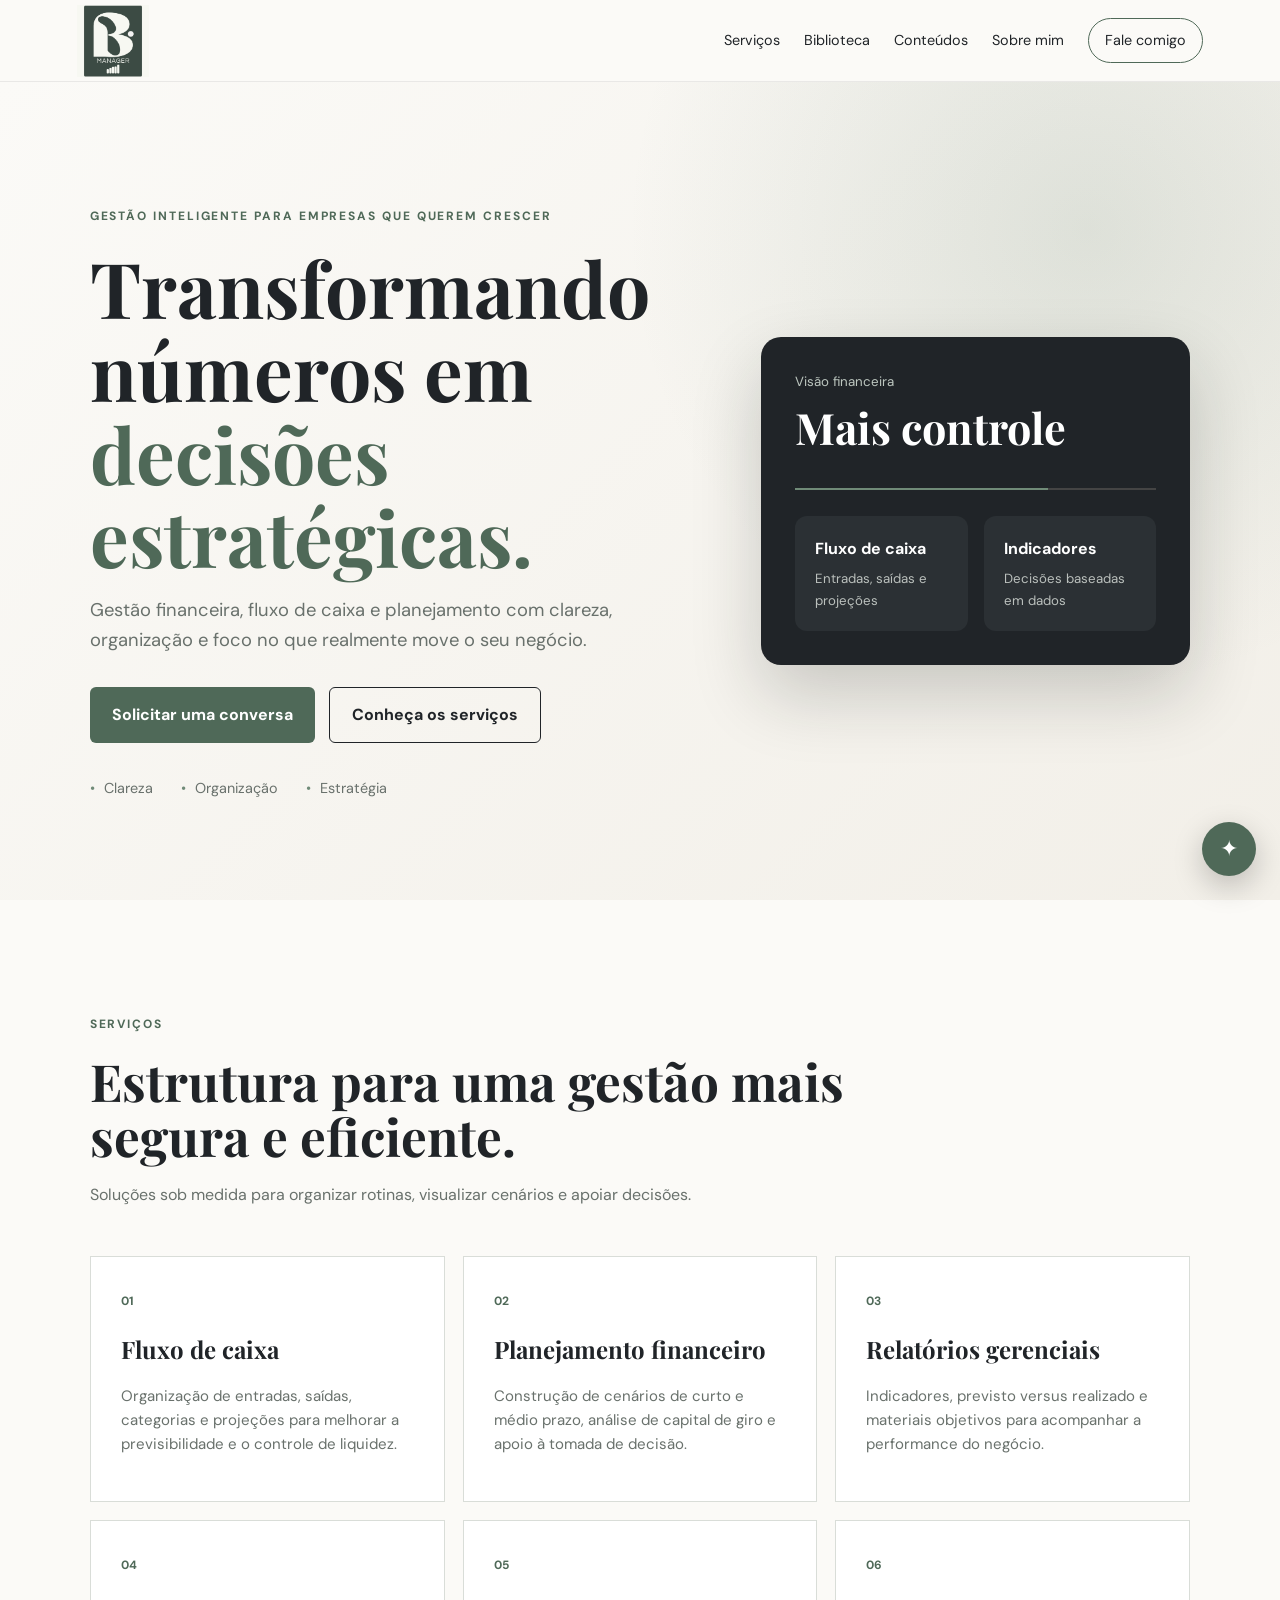
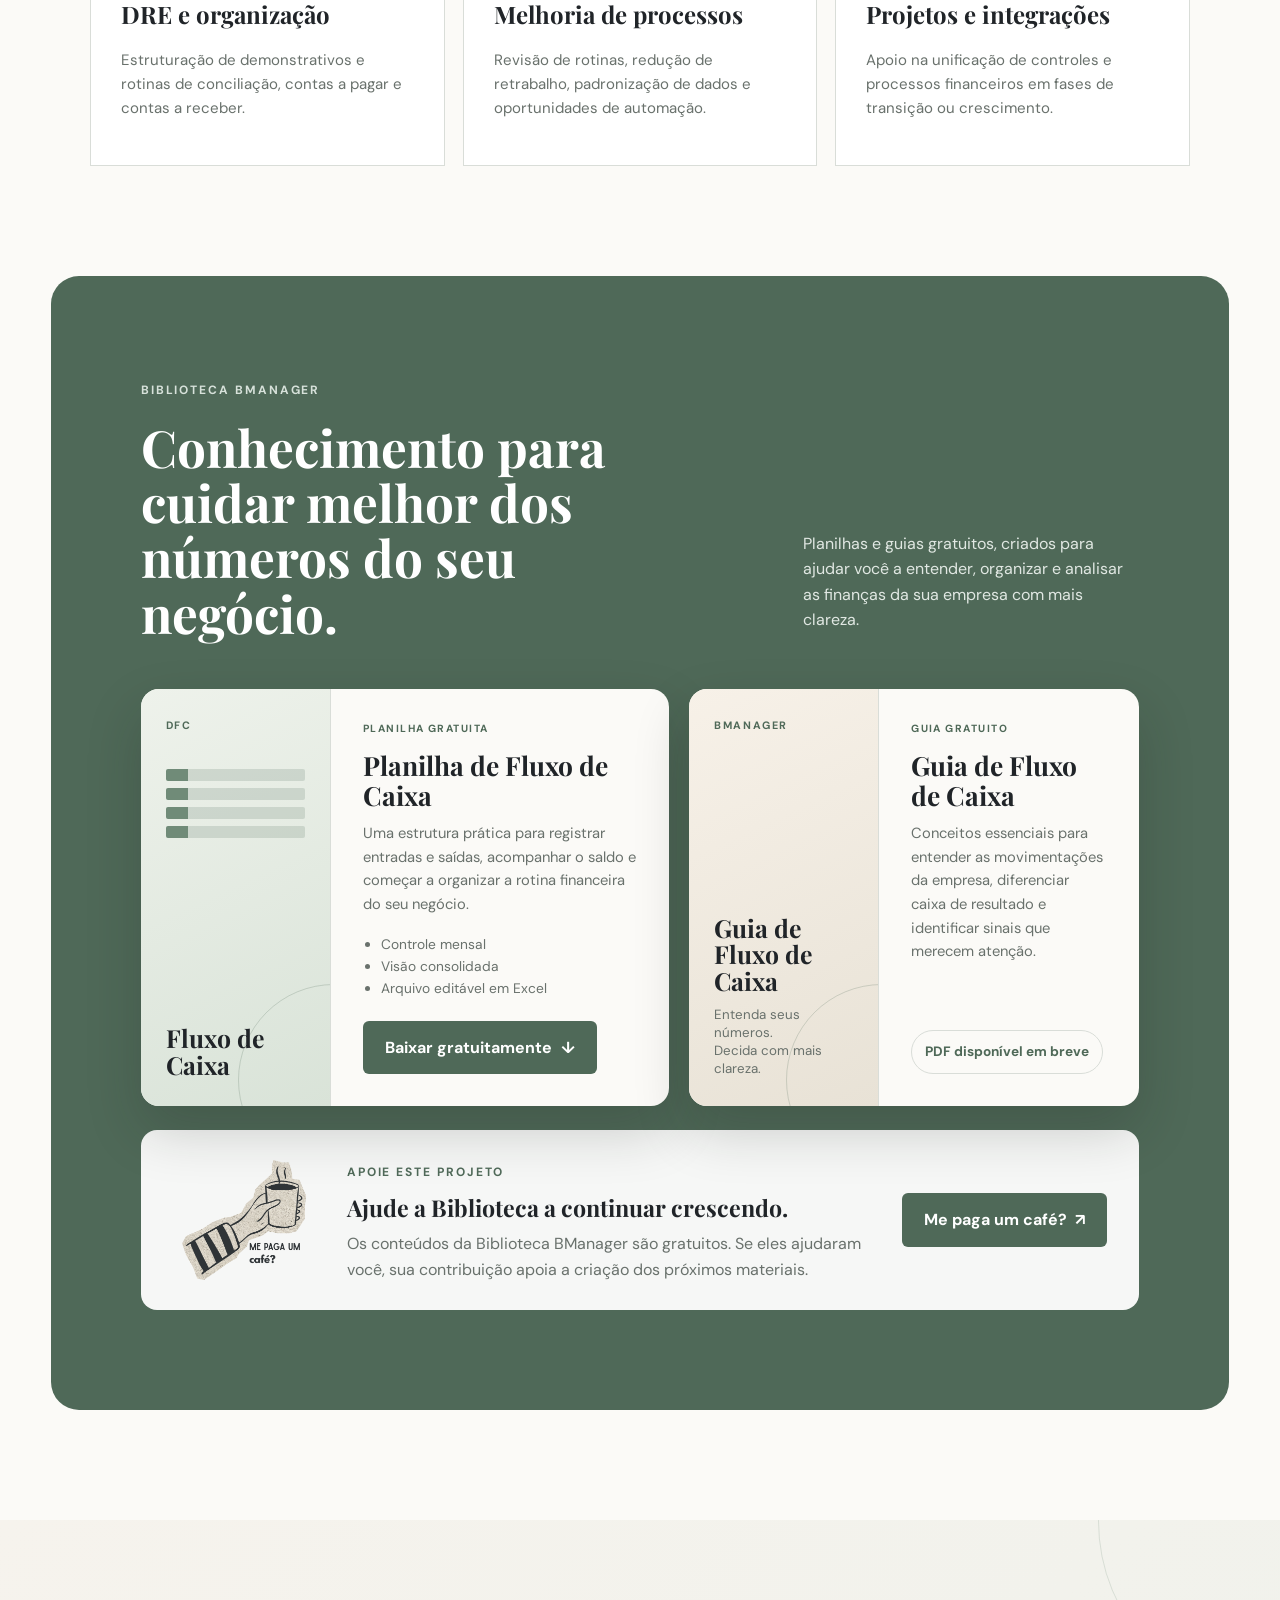
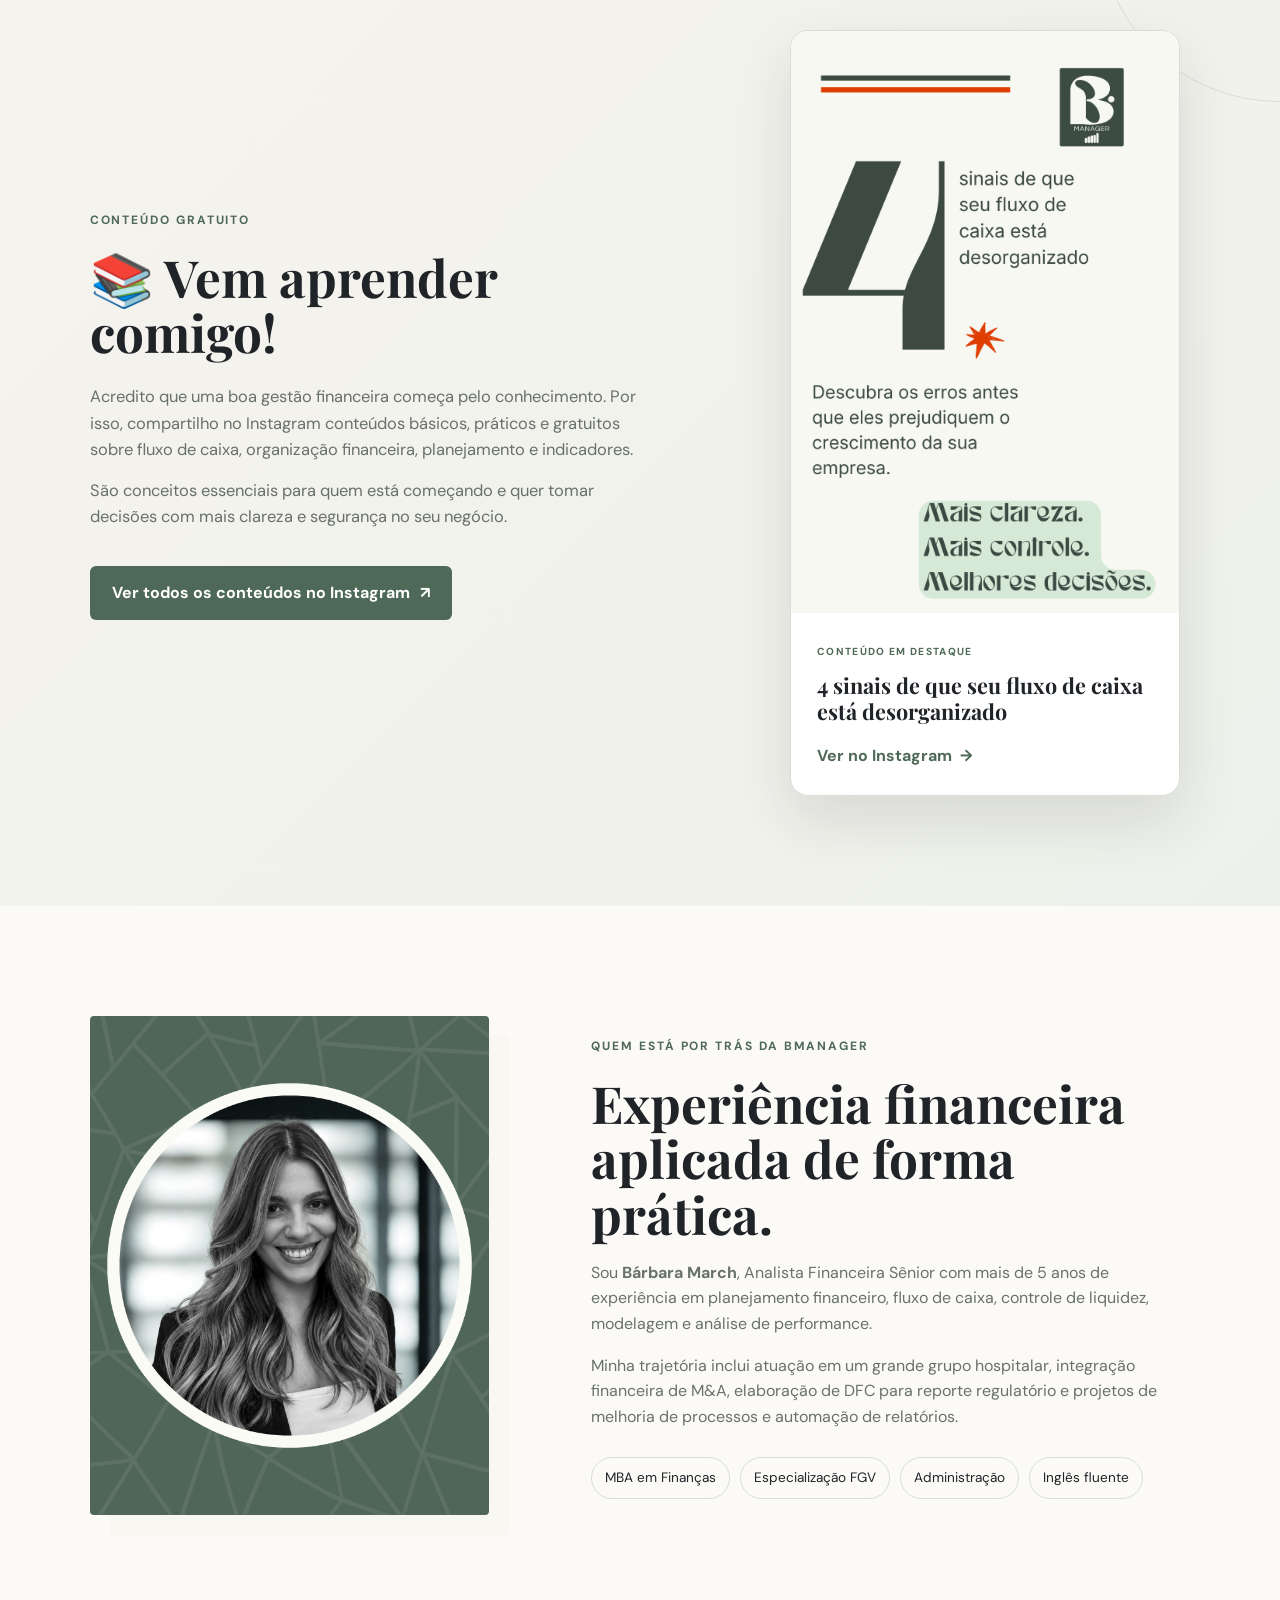
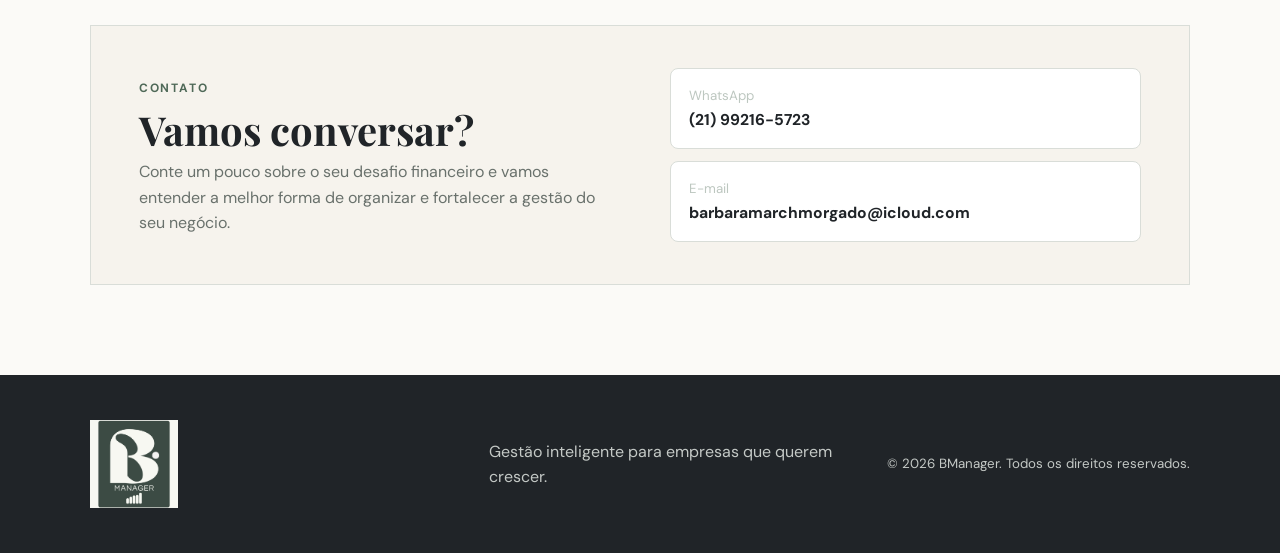
==== commit 2b56ce76: "Add files via upload" ====
--- a/index.html
+++ b/index.html
@@ -29,7 +29,7 @@
     <a class="brand brand-official" href="#inicio" aria-label="BManager - início"><img src="assets/logo-oficial-bmanager.png" alt="Logo BManager"></a>
     <button class="menu-toggle" aria-label="Abrir menu" aria-expanded="false">☰</button>
     <nav class="nav" aria-label="Navegação principal">
-      <a href="#servicos">Serviços</a><a href="#material">Material gratuito</a><a href="#conteudos">Conteúdos</a><a href="#sobre">Sobre mim</a><a href="#contato" class="nav-cta">Fale comigo</a>
+      <a href="#servicos">Serviços</a><a href="#biblioteca">Biblioteca</a><a href="#conteudos">Conteúdos</a><a href="#sobre">Sobre mim</a><a href="#contato" class="nav-cta">Fale comigo</a>
     </nav>
   </header>
 
@@ -51,10 +51,27 @@
       </div>
     </section>
 
-    <section class="material" id="material">
-      <div class="material-copy reveal"><span class="eyebrow light">Material gratuito</span><h2>DFC: o primeiro passo para uma gestão financeira inteligente.</h2><p>Uma planilha simples, profissional e pronta para organizar seu fluxo de caixa com mais segurança.</p><ul><li>Controle de entradas e saídas</li><li>Visão consolidada do fluxo de caixa</li><li>Estrutura pronta para personalizar</li></ul><a class="btn light-btn" href="assets/DFC-BManager.xlsx" download>Baixar planilha gratuitamente</a></div>
-      <div class="dashboard reveal"><div class="dash-top"><span>Fluxo de caixa</span><b>Visão mensal</b></div><div class="bars"><i style="height:42%"></i><i style="height:68%"></i><i style="height:53%"></i><i style="height:86%"></i><i style="height:72%"></i><i style="height:95%"></i></div><div class="dash-values"><div><small>Entradas</small><strong>R$ 84.200</strong></div><div><small>Saldo</small><strong>R$ 19.460</strong></div></div></div>
-    </section>
+    <section class="library section" id="biblioteca">
+      <div class="library-heading reveal">
+        <div><span class="eyebrow light">Biblioteca BManager</span><h2>Conhecimento para cuidar melhor dos números do seu negócio.</h2></div>
+        <p>Planilhas e guias gratuitos, criados para ajudar você a entender, organizar e analisar as finanças da sua empresa com mais clareza.</p>
+      </div>
+      <div class="library-grid">
+        <article class="resource-card reveal">
+          <div class="resource-visual spreadsheet-visual" aria-hidden="true"><span>DFC</span><div class="sheet-lines"><i></i><i></i><i></i><i></i></div><strong>Fluxo de Caixa</strong></div>
+          <div class="resource-content"><span class="resource-type">Planilha gratuita</span><h3>Planilha de Fluxo de Caixa</h3><p>Uma estrutura prática para registrar entradas e saídas, acompanhar o saldo e começar a organizar a rotina financeira do seu negócio.</p><ul><li>Controle mensal</li><li>Visão consolidada</li><li>Arquivo editável em Excel</li></ul><a class="btn resource-btn" href="assets/DFC-BManager.xlsx" download>Baixar gratuitamente <span aria-hidden="true">↓</span></a></div>
+        </article>
+        <article class="resource-card reveal">
+          <div class="resource-visual guide-visual" aria-hidden="true"><span>BManager</span><strong>Guia de<br>Fluxo de Caixa</strong><small>Entenda seus números.<br>Decida com mais clareza.</small></div>
+          <div class="resource-content"><span class="resource-type">Guia gratuito</span><h3>Guia de Fluxo de Caixa</h3><p>Conceitos essenciais para entender as movimentações da empresa, diferenciar caixa de resultado e identificar sinais que merecem atenção.</p><span class="resource-status">PDF disponível em breve</span></div>
+        </article>
+      </div>
+      <aside class="support-card reveal" id="apoie">
+        <img class="support-art" src="assets/me-paga-um-cafe.png" alt="Ilustração de uma mão segurando uma xícara com a frase: Me paga um café?">
+        <div><span class="eyebrow">Apoie este projeto</span><h3>Ajude a Biblioteca a continuar crescendo.</h3><p>Os conteúdos da Biblioteca BManager são gratuitos. Se eles ajudaram você, sua contribuição apoia a criação dos próximos materiais.</p></div>
+        <a class="btn support-btn" href="https://link.mercadopago.com.br/bmanager" target="_blank" rel="noopener noreferrer" aria-label="Apoiar a Biblioteca BManager pelo Mercado Pago">Me paga um café? <span aria-hidden="true">↗</span></a>
+      </aside>
+    </section>
 
     <section class="learning section" id="conteudos">
       <div class="learning-intro reveal">
--- a/style.css
+++ b/style.css
@@ -1,13 +1,20 @@
-:root{--ink:#202428;--green:#708b78;--green-dark:#4f6958;--cream:#f6f3ed;--white:#fff;--line:#d9ddd8;--muted:#69716c}*{box-sizing:border-box}html{scroll-behavior:smooth;scroll-padding-top:82px}body{margin:0;font-family:'DM Sans',sans-serif;color:var(--ink);background:#fbfaf7;line-height:1.6}a{text-decoration:none;color:inherit}.header{height:82px;display:flex;align-items:center;justify-content:space-between;padding:0 6vw;position:sticky;top:0;z-index:20;background:rgba(251,250,247,.92);backdrop-filter:blur(14px);border-bottom:1px solid rgba(32,36,40,.08)}.brand{display:flex;align-items:center;gap:10px;font-weight:700;font-size:1.35rem}.brand img{width:34px;height:34px;object-fit:contain}.nav{display:flex;align-items:center;gap:24px;font-size:.9rem}.nav a:hover{color:var(--green-dark)}.nav-cta{border:1px solid var(--green-dark);padding:10px 16px;border-radius:999px}.menu-toggle{display:none;border:0;background:none;font-size:1.5rem}.hero{min-height:calc(100vh - 82px);padding:90px 7vw 70px;display:grid;grid-template-columns:1.15fr .85fr;gap:7vw;align-items:center;background:radial-gradient(circle at 85% 18%,rgba(112,139,120,.18),transparent 36%),linear-gradient(135deg,#fbfaf7 0%,#f2efe8 100%)}.eyebrow{text-transform:uppercase;letter-spacing:.16em;font-size:.75rem;font-weight:700;color:var(--green-dark)}h1,h2{font-family:'Playfair Display',serif;line-height:1.08;margin:18px 0}h1{font-size:clamp(3rem,6vw,6rem);max-width:900px}h1 em{color:var(--green-dark);font-style:normal}h2{font-size:clamp(2.2rem,4vw,4rem)}.hero-copy>p{font-size:1.15rem;color:var(--muted);max-width:650px}.actions{display:flex;gap:14px;flex-wrap:wrap;margin:32px 0}.btn{display:inline-flex;align-items:center;justify-content:center;padding:14px 22px;border-radius:6px;font-weight:700;transition:background .2s,transform .2s,border-color .2s}.btn:hover{transform:translateY(-2px)}.primary{background:var(--green-dark);color:white}.primary:hover{background:#3f5647}.secondary{border:1px solid var(--ink)}.hero-points{display:flex;gap:28px;margin-top:34px;color:var(--muted);font-size:.9rem}.hero-points span:before{content:'•';color:var(--green);margin-right:9px}.hero-card{background:var(--ink);color:white;border-radius:20px;padding:34px;box-shadow:0 30px 70px rgba(24,29,27,.2);transform:rotate(1.5deg)}.metric small,.contact-links small{display:block;color:#bdc7c0}.metric strong{font-family:'Playfair Display',serif;font-size:2.7rem}.line{height:2px;background:linear-gradient(90deg,var(--green) 70%,#444 70%);margin:26px 0}.mini-grid{display:grid;grid-template-columns:1fr 1fr;gap:16px}.mini-grid div{background:#2b3034;padding:20px;border-radius:12px}.mini-grid span{display:block;color:#bbc0bd;font-size:.83rem;margin-top:7px}.section{padding:110px 7vw}.section-head{max-width:760px;margin-bottom:48px}.section-head p{color:var(--muted)}.cards{display:grid;grid-template-columns:repeat(3,1fr);gap:18px}.card{padding:30px;background:white;border:1px solid var(--line);min-height:245px;transition:.25s}.card:hover{transform:translateY(-5px);box-shadow:0 18px 40px rgba(32,36,40,.08)}.card>span{font-size:.75rem;color:var(--green-dark);font-weight:700}.card h3{font-family:'Playfair Display',serif;font-size:1.5rem;margin:18px 0 10px}.card p{color:var(--muted);font-size:.94rem}.material{margin:0 4vw;padding:90px 7vw;background:var(--green-dark);color:white;border-radius:28px;display:grid;grid-template-columns:1fr 1fr;gap:8vw;align-items:center}.light{color:#d7e1da}.material p,.material li{color:#e1e8e3}.material ul{padding-left:20px;margin:24px 0}.light-btn{background:white;color:var(--green-dark);margin-top:12px}.dashboard{background:#f8f8f5;color:var(--ink);padding:28px;border-radius:18px;box-shadow:0 28px 70px rgba(0,0,0,.2)}.dash-top,.dash-values{display:flex;justify-content:space-between;gap:20px}.dash-top{border-bottom:1px solid var(--line);padding-bottom:18px}.bars{height:230px;display:flex;align-items:end;gap:16px;padding:25px 0}.bars i{flex:1;background:var(--green);border-radius:6px 6px 0 0}.dash-values div{flex:1;background:white;padding:16px;border:1px solid var(--line);border-radius:10px}.dash-values small{display:block;color:var(--muted)}
+:root{--ink:#202428;--green:#708b78;--green-dark:#4f6958;--cream:#f6f3ed;--white:#fff;--line:#d9ddd8;--muted:#69716c}*{box-sizing:border-box}html{scroll-behavior:smooth;scroll-padding-top:82px}body{margin:0;font-family:'DM Sans',sans-serif;color:var(--ink);background:#fbfaf7;line-height:1.6}a{text-decoration:none;color:inherit}.header{height:82px;display:flex;align-items:center;justify-content:space-between;padding:0 6vw;position:sticky;top:0;z-index:20;background:rgba(251,250,247,.92);backdrop-filter:blur(14px);border-bottom:1px solid rgba(32,36,40,.08)}.brand{display:flex;align-items:center;gap:10px;font-weight:700;font-size:1.35rem}.brand img{width:34px;height:34px;object-fit:contain}.nav{display:flex;align-items:center;gap:24px;font-size:.9rem}.nav a:hover{color:var(--green-dark)}.nav-cta{border:1px solid var(--green-dark);padding:10px 16px;border-radius:999px}.menu-toggle{display:none;border:0;background:none;font-size:1.5rem}.hero{min-height:calc(100vh - 82px);padding:90px 7vw 70px;display:grid;grid-template-columns:1.15fr .85fr;gap:7vw;align-items:center;background:radial-gradient(circle at 85% 18%,rgba(112,139,120,.18),transparent 36%),linear-gradient(135deg,#fbfaf7 0%,#f2efe8 100%)}.eyebrow{text-transform:uppercase;letter-spacing:.16em;font-size:.75rem;font-weight:700;color:var(--green-dark)}h1,h2{font-family:'Playfair Display',serif;line-height:1.08;margin:18px 0}h1{font-size:clamp(3rem,6vw,6rem);max-width:900px}h1 em{color:var(--green-dark);font-style:normal}h2{font-size:clamp(2.2rem,4vw,4rem)}.hero-copy>p{font-size:1.15rem;color:var(--muted);max-width:650px}.actions{display:flex;gap:14px;flex-wrap:wrap;margin:32px 0}.btn{display:inline-flex;align-items:center;justify-content:center;padding:14px 22px;border-radius:6px;font-weight:700;transition:background .2s,transform .2s,border-color .2s}.btn:hover{transform:translateY(-2px)}.primary{background:var(--green-dark);color:white}.primary:hover{background:#3f5647}.secondary{border:1px solid var(--ink)}.hero-points{display:flex;gap:28px;margin-top:34px;color:var(--muted);font-size:.9rem}.hero-points span:before{content:'•';color:var(--green);margin-right:9px}.hero-card{background:var(--ink);color:white;border-radius:20px;padding:34px;box-shadow:0 30px 70px rgba(24,29,27,.2);transform:rotate(1.5deg)}.metric small,.contact-links small{display:block;color:#bdc7c0}.metric strong{font-family:'Playfair Display',serif;font-size:2.7rem}.line{height:2px;background:linear-gradient(90deg,var(--green) 70%,#444 70%);margin:26px 0}.mini-grid{display:grid;grid-template-columns:1fr 1fr;gap:16px}.mini-grid div{background:#2b3034;padding:20px;border-radius:12px}.mini-grid span{display:block;color:#bbc0bd;font-size:.83rem;margin-top:7px}.section{padding:110px 7vw}.section-head{max-width:760px;margin-bottom:48px}.section-head p{color:var(--muted)}.cards{display:grid;grid-template-columns:repeat(3,1fr);gap:18px}.card{padding:30px;background:white;border:1px solid var(--line);min-height:245px;transition:.25s}.card:hover{transform:translateY(-5px);box-shadow:0 18px 40px rgba(32,36,40,.08)}.card>span{font-size:.75rem;color:var(--green-dark);font-weight:700}.card h3{font-family:'Playfair Display',serif;font-size:1.5rem;margin:18px 0 10px}.card p{color:var(--muted);font-size:.94rem}.material{margin:0 4vw;padding:90px 7vw;background:var(--green-dark);color:white;border-radius:28px;display:grid;grid-template-columns:1fr 1fr;gap:8vw;align-items:center}.light{color:#d7e1da}.material p,.material li{color:#e1e8e3}.material ul{padding-left:20px;margin:24px 0}.light-btn{background:white;color:var(--green-dark);margin-top:12px}.dashboard{background:#f8f8f5;color:var(--ink);padding:28px;border-radius:18px;box-shadow:0 28px 70px rgba(0,0,0,.2)}.dash-top,.dash-values{display:flex;justify-content:space-between;gap:20px}.dash-top{border-bottom:1px solid var(--line);padding-bottom:18px}.bars{height:230px;display:flex;align-items:end;gap:16px;padding:25px 0}.bars i{flex:1;background:var(--green);border-radius:6px 6px 0 0}.dash-values div{flex:1;background:white;padding:16px;border:1px solid var(--line);border-radius:10px}.dash-values small{display:block;color:var(--muted)}
+
+.brand-official{width:72px;height:72px;overflow:hidden;justify-content:center;flex:0 0 72px}.brand-official img{width:72px;height:72px;object-fit:contain;border-radius:7px;transform:scale(1.34)}.footer-brand.brand-official{width:88px;height:88px;flex-basis:88px}.footer-brand.brand-official img{width:88px;height:88px;filter:none;transform:scale(1.34)}
+
+/* Biblioteca de conteúdos */
+.learning{display:grid;grid-template-columns:minmax(0,1.05fr) minmax(300px,.75fr);gap:9vw;align-items:center;background:linear-gradient(135deg,#f6f3ed 0%,#eef1eb 100%);margin-top:110px;position:relative;overflow:hidden}.learning:after{content:'';position:absolute;width:360px;height:360px;border:1px solid rgba(112,139,120,.2);border-radius:50%;right:-180px;top:-180px}.learning-intro{position:relative;z-index:1}.learning-intro h2{margin-bottom:24px}.learning-intro p{color:var(--muted);font-size:1.03rem;max-width:680px;margin:0 0 14px}.pinterest-btn{background:var(--green-dark);color:white;margin-top:22px;gap:10px}.pinterest-btn:hover{background:#3f5647}.pins-grid{display:grid;grid-template-columns:minmax(260px,390px);justify-content:center;position:relative;z-index:1}.pin-card{background:white;border:1px solid var(--line);border-radius:18px;overflow:hidden;box-shadow:0 24px 60px rgba(32,36,40,.12);transition:transform .25s,box-shadow .25s}.pin-card:hover{transform:translateY(-7px);box-shadow:0 30px 68px rgba(32,36,40,.17)}.pin-cover{aspect-ratio:2/2.25;background:linear-gradient(155deg,#f9f6ef,#e4eadf);padding:30px;display:flex;flex-direction:column;position:relative;overflow:hidden}.pin-cover:before,.pin-cover:after{content:'';position:absolute;border:1px solid rgba(79,105,88,.22);border-radius:50%}.pin-cover:before{width:210px;height:210px;right:-75px;bottom:-55px}.pin-cover:after{width:125px;height:125px;right:-28px;bottom:-10px}.pin-brand{font-family:'Playfair Display',serif;font-size:1.15rem;font-weight:700;color:var(--green-dark)}.pin-series{text-transform:uppercase;letter-spacing:.13em;font-size:.63rem;font-weight:700;color:var(--green-dark);margin-top:auto;margin-bottom:14px}.pin-cover strong{font-family:'Playfair Display',serif;font-size:clamp(1.8rem,3vw,2.55rem);line-height:1.06;max-width:95%;position:relative;z-index:1}.pin-number{color:var(--green-dark);font-size:1.25em}.pin-decoration{width:44px;height:4px;background:var(--green);margin-top:22px;position:relative;z-index:1}.pin-info{padding:24px 26px 27px}.pin-label{text-transform:uppercase;letter-spacing:.13em;font-size:.64rem;font-weight:700;color:var(--green-dark)}.pin-info h3{font-family:'Playfair Display',serif;font-size:1.35rem;line-height:1.2;margin:10px 0 18px}.pin-info a{color:var(--green-dark);font-weight:700;display:inline-flex;gap:8px;align-items:center}.pin-info a:hover{gap:12px}
+
+.about{display:grid;grid-template-columns:.8fr 1.2fr;gap:8vw;align-items:center}.portrait{max-width:470px}.portrait img{width:100%;display:block;aspect-ratio:4/5;object-fit:cover;border-radius:4px;filter:saturate(.82) contrast(1.03);box-shadow:20px 20px 0 var(--cream)}.about-copy p{color:var(--muted)}.credentials{display:flex;flex-wrap:wrap;gap:10px;margin-top:28px}.credentials span{border:1px solid var(--line);padding:9px 13px;border-radius:999px;font-size:.85rem}.contact{margin:0 7vw 90px;padding:42px 48px;background:var(--cream);border:1px solid var(--line);display:grid;grid-template-columns:1fr 1fr;gap:60px;align-items:center}.contact h2{font-size:2.5rem;margin:8px 0}.contact p{color:var(--muted);margin:0}.contact-links{display:grid;gap:12px}.contact-links a{background:white;border:1px solid var(--line);padding:16px 18px;border-radius:8px;overflow-wrap:anywhere}.contact-links a:hover{border-color:var(--green)}.contact-links strong{font-size:.98rem}footer{padding:45px 7vw;background:var(--ink);color:white;display:grid;grid-template-columns:1fr 1fr auto;align-items:center;gap:25px}.footer-brand img{filter:brightness(0) invert(1)}footer p,footer small{color:#c4c9c6}.whatsapp{position:fixed;right:24px;bottom:24px;width:54px;height:54px;border-radius:50%;display:grid;place-items:center;background:var(--green-dark);color:white;font-size:1.35rem;box-shadow:0 10px 30px rgba(0,0,0,.22);z-index:15}.reveal{opacity:0;transform:translateY(22px);transition:opacity .7s ease,transform .7s ease}.reveal.visible{opacity:1;transform:none}
+
+@media(max-width:900px){.menu-toggle{display:block}.nav{position:absolute;top:82px;left:0;right:0;background:#fbfaf7;padding:24px 7vw;display:none;flex-direction:column;align-items:flex-start;border-bottom:1px solid var(--line)}.nav.open{display:flex}.hero,.material,.about,.contact,.learning{grid-template-columns:1fr}.hero{padding-top:60px}.hero-card{transform:none}.cards{grid-template-columns:repeat(2,1fr)}.material{margin:0 2vw}.learning{gap:55px}.pins-grid{justify-content:start}.contact{gap:25px}footer{grid-template-columns:1fr}}
+@media(max-width:600px){.header{padding:0 5vw}.hero,.section{padding-left:5vw;padding-right:5vw}.hero{min-height:auto;padding-bottom:80px}h1{font-size:3rem}.cards{grid-template-columns:1fr}.material{padding:65px 7vw}.learning{margin-top:70px}.pins-grid{grid-template-columns:1fr}.pin-cover{padding:25px}.pin-cover strong{font-size:2rem}.contact{margin:0 5vw 60px;padding:28px 22px}.actions{flex-direction:column}.btn{width:100%}.hero-points{gap:12px;flex-wrap:wrap}.mini-grid{grid-template-columns:1fr}.bars{height:170px}.dash-values{flex-direction:column}.contact h2{font-size:2.1rem}}
+@media(prefers-reduced-motion:reduce){html{scroll-behavior:auto}.reveal{opacity:1;transform:none;transition:none}.btn,.pin-card{transition:none}}
+.pin-cover-image{aspect-ratio:2/3;padding:0;background:var(--cream)}.pin-cover-image:before,.pin-cover-image:after{display:none}.pin-cover-image img{width:100%;height:100%;display:block;object-fit:cover}
 
-.brand-official{width:72px;height:72px;overflow:hidden;justify-content:center;flex:0 0 72px}.brand-official img{width:72px;height:72px;object-fit:contain;border-radius:7px;transform:scale(1.34)}.footer-brand.brand-official{width:88px;height:88px;flex-basis:88px}.footer-brand.brand-official img{width:88px;height:88px;filter:none;transform:scale(1.34)}
-
-/* Biblioteca de conteúdos */
-.learning{display:grid;grid-template-columns:minmax(0,1.05fr) minmax(300px,.75fr);gap:9vw;align-items:center;background:linear-gradient(135deg,#f6f3ed 0%,#eef1eb 100%);margin-top:110px;position:relative;overflow:hidden}.learning:after{content:'';position:absolute;width:360px;height:360px;border:1px solid rgba(112,139,120,.2);border-radius:50%;right:-180px;top:-180px}.learning-intro{position:relative;z-index:1}.learning-intro h2{margin-bottom:24px}.learning-intro p{color:var(--muted);font-size:1.03rem;max-width:680px;margin:0 0 14px}.pinterest-btn{background:var(--green-dark);color:white;margin-top:22px;gap:10px}.pinterest-btn:hover{background:#3f5647}.pins-grid{display:grid;grid-template-columns:minmax(260px,390px);justify-content:center;position:relative;z-index:1}.pin-card{background:white;border:1px solid var(--line);border-radius:18px;overflow:hidden;box-shadow:0 24px 60px rgba(32,36,40,.12);transition:transform .25s,box-shadow .25s}.pin-card:hover{transform:translateY(-7px);box-shadow:0 30px 68px rgba(32,36,40,.17)}.pin-cover{aspect-ratio:2/2.25;background:linear-gradient(155deg,#f9f6ef,#e4eadf);padding:30px;display:flex;flex-direction:column;position:relative;overflow:hidden}.pin-cover:before,.pin-cover:after{content:'';position:absolute;border:1px solid rgba(79,105,88,.22);border-radius:50%}.pin-cover:before{width:210px;height:210px;right:-75px;bottom:-55px}.pin-cover:after{width:125px;height:125px;right:-28px;bottom:-10px}.pin-brand{font-family:'Playfair Display',serif;font-size:1.15rem;font-weight:700;color:var(--green-dark)}.pin-series{text-transform:uppercase;letter-spacing:.13em;font-size:.63rem;font-weight:700;color:var(--green-dark);margin-top:auto;margin-bottom:14px}.pin-cover strong{font-family:'Playfair Display',serif;font-size:clamp(1.8rem,3vw,2.55rem);line-height:1.06;max-width:95%;position:relative;z-index:1}.pin-number{color:var(--green-dark);font-size:1.25em}.pin-decoration{width:44px;height:4px;background:var(--green);margin-top:22px;position:relative;z-index:1}.pin-info{padding:24px 26px 27px}.pin-label{text-transform:uppercase;letter-spacing:.13em;font-size:.64rem;font-weight:700;color:var(--green-dark)}.pin-info h3{font-family:'Playfair Display',serif;font-size:1.35rem;line-height:1.2;margin:10px 0 18px}.pin-info a{color:var(--green-dark);font-weight:700;display:inline-flex;gap:8px;align-items:center}.pin-info a:hover{gap:12px}
-
-.about{display:grid;grid-template-columns:.8fr 1.2fr;gap:8vw;align-items:center}.portrait{max-width:470px}.portrait img{width:100%;display:block;aspect-ratio:4/5;object-fit:cover;border-radius:4px;filter:saturate(.82) contrast(1.03);box-shadow:20px 20px 0 var(--cream)}.about-copy p{color:var(--muted)}.credentials{display:flex;flex-wrap:wrap;gap:10px;margin-top:28px}.credentials span{border:1px solid var(--line);padding:9px 13px;border-radius:999px;font-size:.85rem}.contact{margin:0 7vw 90px;padding:42px 48px;background:var(--cream);border:1px solid var(--line);display:grid;grid-template-columns:1fr 1fr;gap:60px;align-items:center}.contact h2{font-size:2.5rem;margin:8px 0}.contact p{color:var(--muted);margin:0}.contact-links{display:grid;gap:12px}.contact-links a{background:white;border:1px solid var(--line);padding:16px 18px;border-radius:8px;overflow-wrap:anywhere}.contact-links a:hover{border-color:var(--green)}.contact-links strong{font-size:.98rem}footer{padding:45px 7vw;background:var(--ink);color:white;display:grid;grid-template-columns:1fr 1fr auto;align-items:center;gap:25px}.footer-brand img{filter:brightness(0) invert(1)}footer p,footer small{color:#c4c9c6}.whatsapp{position:fixed;right:24px;bottom:24px;width:54px;height:54px;border-radius:50%;display:grid;place-items:center;background:var(--green-dark);color:white;font-size:1.35rem;box-shadow:0 10px 30px rgba(0,0,0,.22);z-index:15}.reveal{opacity:0;transform:translateY(22px);transition:opacity .7s ease,transform .7s ease}.reveal.visible{opacity:1;transform:none}
-
-@media(max-width:900px){.menu-toggle{display:block}.nav{position:absolute;top:82px;left:0;right:0;background:#fbfaf7;padding:24px 7vw;display:none;flex-direction:column;align-items:flex-start;border-bottom:1px solid var(--line)}.nav.open{display:flex}.hero,.material,.about,.contact,.learning{grid-template-columns:1fr}.hero{padding-top:60px}.hero-card{transform:none}.cards{grid-template-columns:repeat(2,1fr)}.material{margin:0 2vw}.learning{gap:55px}.pins-grid{justify-content:start}.contact{gap:25px}footer{grid-template-columns:1fr}}
-@media(max-width:600px){.header{padding:0 5vw}.hero,.section{padding-left:5vw;padding-right:5vw}.hero{min-height:auto;padding-bottom:80px}h1{font-size:3rem}.cards{grid-template-columns:1fr}.material{padding:65px 7vw}.learning{margin-top:70px}.pins-grid{grid-template-columns:1fr}.pin-cover{padding:25px}.pin-cover strong{font-size:2rem}.contact{margin:0 5vw 60px;padding:28px 22px}.actions{flex-direction:column}.btn{width:100%}.hero-points{gap:12px;flex-wrap:wrap}.mini-grid{grid-template-columns:1fr}.bars{height:170px}.dash-values{flex-direction:column}.contact h2{font-size:2.1rem}}
-@media(prefers-reduced-motion:reduce){html{scroll-behavior:auto}.reveal{opacity:1;transform:none;transition:none}.btn,.pin-card{transition:none}}
-.pin-cover-image{aspect-ratio:2/3;padding:0;background:var(--cream)}.pin-cover-image:before,.pin-cover-image:after{display:none}.pin-cover-image img{width:100%;height:100%;display:block;object-fit:cover}
+/* Biblioteca BManager */
+.library{margin:0 4vw;padding:100px 7vw;background:var(--green-dark);color:white;border-radius:28px}.library-heading{display:grid;grid-template-columns:1.25fr .75fr;gap:8vw;align-items:end;margin-bottom:48px}.library-heading h2{max-width:780px;margin-bottom:0}.library-heading>p{color:#e1e8e3;margin:0 0 8px}.library-grid{display:grid;grid-template-columns:1.08fr .92fr;gap:20px}.resource-card{background:#fbfaf7;color:var(--ink);border-radius:18px;overflow:hidden;display:grid;grid-template-columns:190px 1fr;min-height:370px;box-shadow:0 24px 55px rgba(23,31,26,.2)}.resource-visual{padding:28px 25px;background:var(--cream);border-right:1px solid var(--line);display:flex;flex-direction:column;position:relative;overflow:hidden}.resource-visual:after{content:'';position:absolute;width:190px;height:190px;border:1px solid rgba(79,105,88,.22);border-radius:50%;right:-100px;bottom:-70px}.resource-visual>span{font-size:.67rem;text-transform:uppercase;letter-spacing:.15em;font-weight:700;color:var(--green-dark)}.resource-visual>strong{font-family:'Playfair Display',serif;font-size:1.55rem;line-height:1.07;margin-top:auto;position:relative;z-index:1}.resource-visual>small{color:var(--muted);line-height:1.35;margin-top:12px;position:relative;z-index:1}.spreadsheet-visual{background:linear-gradient(155deg,#eef2eb,#d9e3d8)}.sheet-lines{display:grid;gap:7px;margin-top:35px}.sheet-lines i{height:12px;border-radius:2px;background:rgba(79,105,88,.18);border-left:22px solid var(--green)}.guide-visual{background:linear-gradient(155deg,#f7f1e8,#e8e2d6)}.resource-content{padding:32px;display:flex;flex-direction:column;align-items:flex-start}.resource-type{text-transform:uppercase;letter-spacing:.14em;font-size:.65rem;font-weight:700;color:var(--green-dark)}.resource-content h3{font-family:'Playfair Display',serif;font-size:1.65rem;line-height:1.15;margin:12px 0}.resource-content p{color:var(--muted);font-size:.92rem;margin:0 0 16px}.resource-content ul{color:var(--muted);font-size:.86rem;padding-left:18px;margin:0 0 22px}.resource-btn{background:var(--green-dark);color:white;margin-top:auto;gap:9px}.resource-btn:hover{background:#3f5647}.resource-status{margin-top:auto;color:var(--green-dark);font-weight:700;font-size:.85rem;padding:10px 13px;border:1px solid var(--line);border-radius:999px}.support-card{margin-top:24px;padding:28px 32px;background:rgba(255,255,255,.95);color:var(--ink);border-radius:16px;display:grid;grid-template-columns:auto 1fr auto;gap:24px;align-items:center}.support-icon{width:58px;height:58px;border-radius:50%;display:grid;place-items:center;background:#e6ece5;font-size:1.45rem}.support-card h3{font-family:'Playfair Display',serif;font-size:1.45rem;margin:5px 0}.support-card p{color:var(--muted);margin:0;max-width:750px}.support-btn{background:var(--green-dark);color:white;gap:8px;white-space:nowrap}.support-btn:hover{background:#3f5647}
+@media(max-width:1100px){.library-grid{grid-template-columns:1fr}.resource-card{grid-template-columns:220px 1fr}}
+@media(max-width:900px){.library-heading{grid-template-columns:1fr;gap:24px}.library{margin:0 2vw}.support-card{grid-template-columns:auto 1fr}.support-soon{grid-column:2}}
+@media(max-width:600px){.library{padding:65px 7vw}.resource-card{grid-template-columns:1fr}.resource-visual{min-height:230px;border-right:0;border-bottom:1px solid var(--line)}.support-card{grid-template-columns:1fr}.support-soon{grid-column:1;white-space:normal}}
+.support-art{width:150px;height:120px;object-fit:contain;display:block}.support-card{grid-template-columns:150px 1fr auto}@media(max-width:900px){.support-card{grid-template-columns:120px 1fr}.support-art{width:120px;height:105px}.support-btn{grid-column:2;justify-self:start}}@media(max-width:600px){.support-card{grid-template-columns:1fr}.support-art{width:170px;height:135px}.support-btn{grid-column:1;justify-self:stretch}}
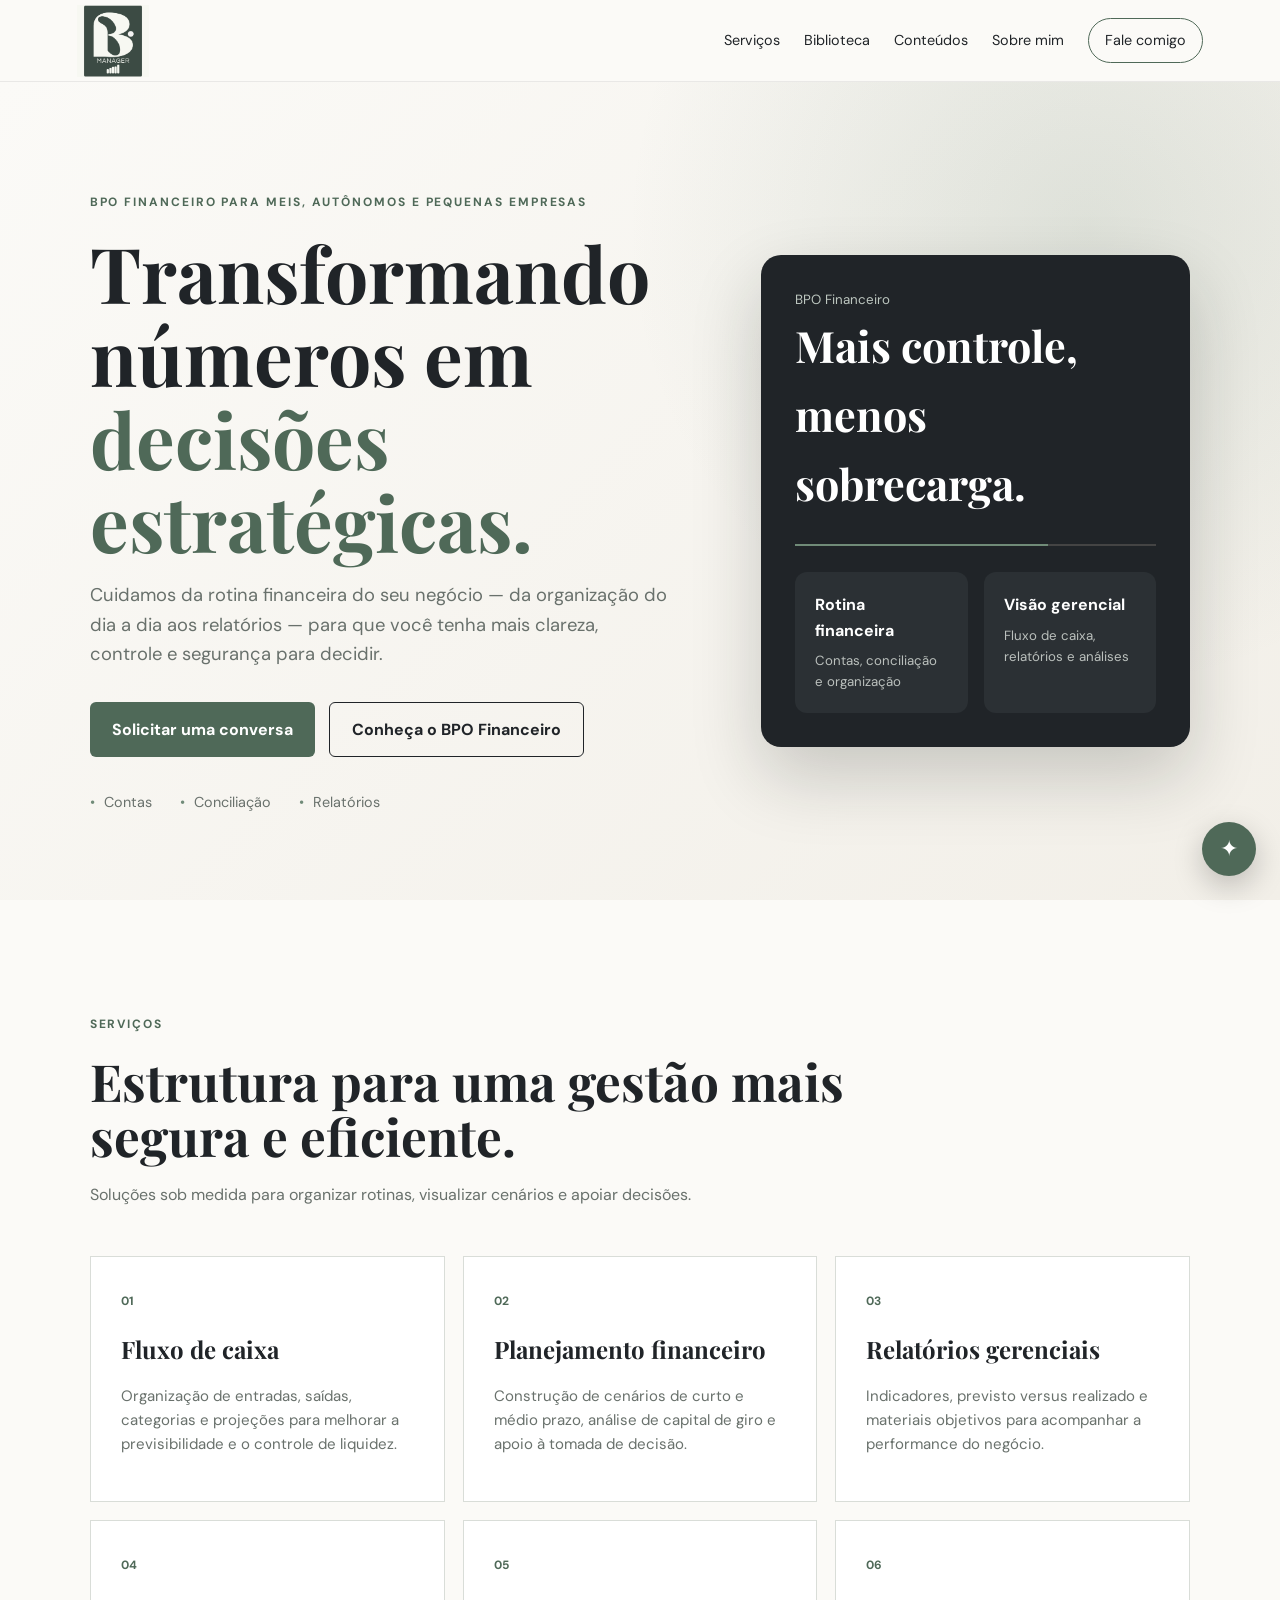
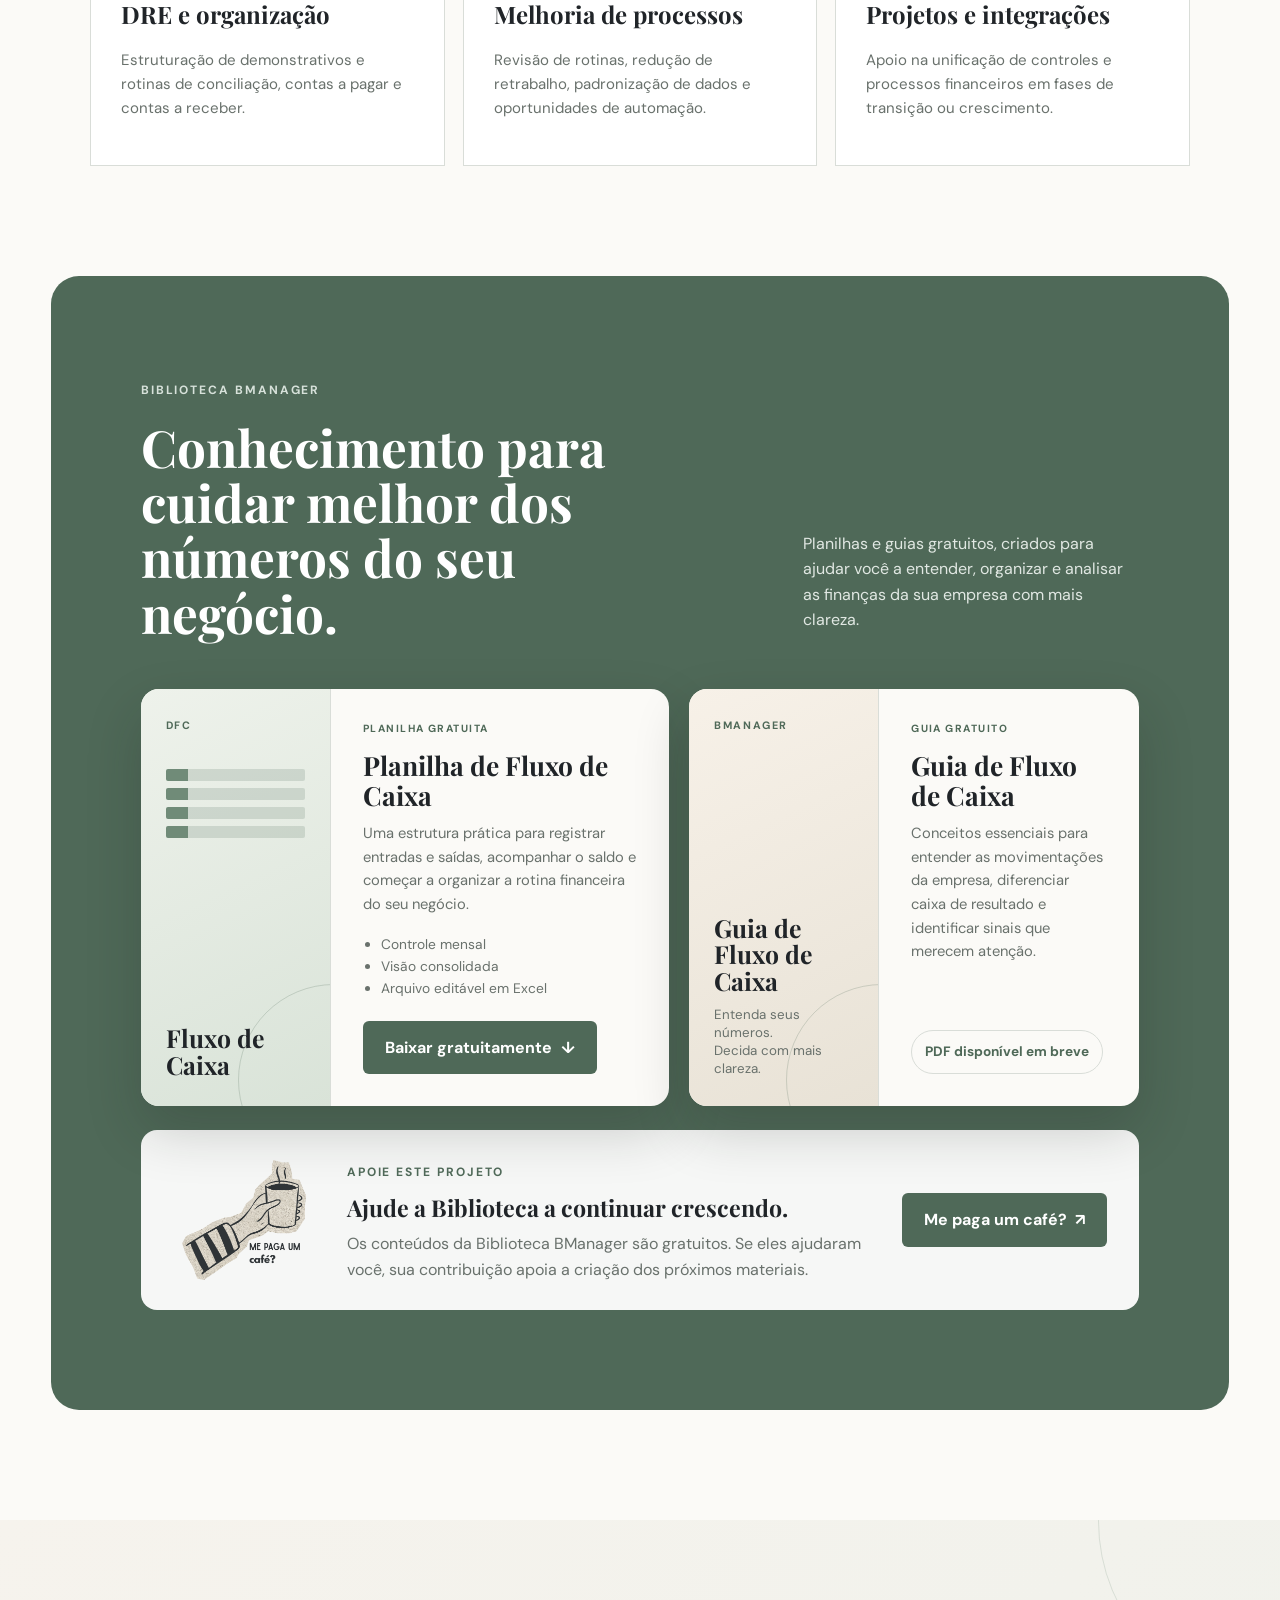
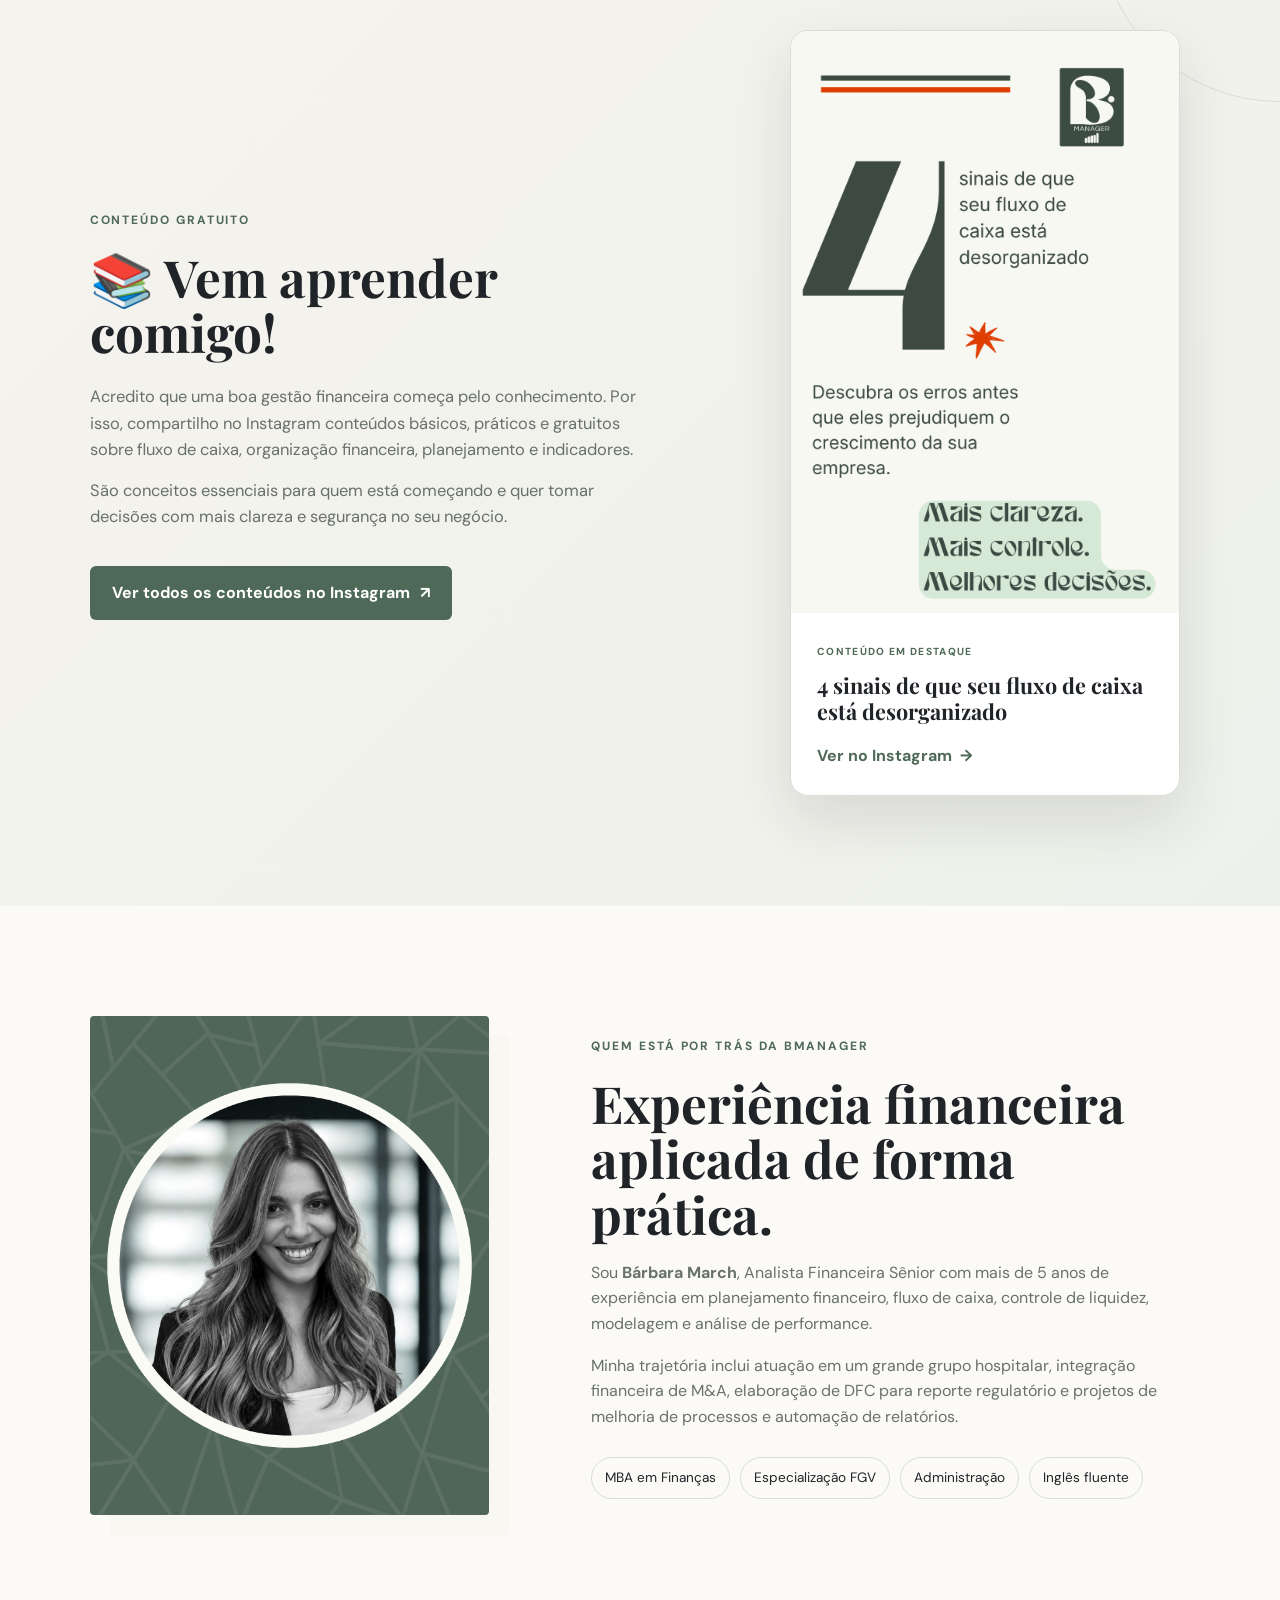
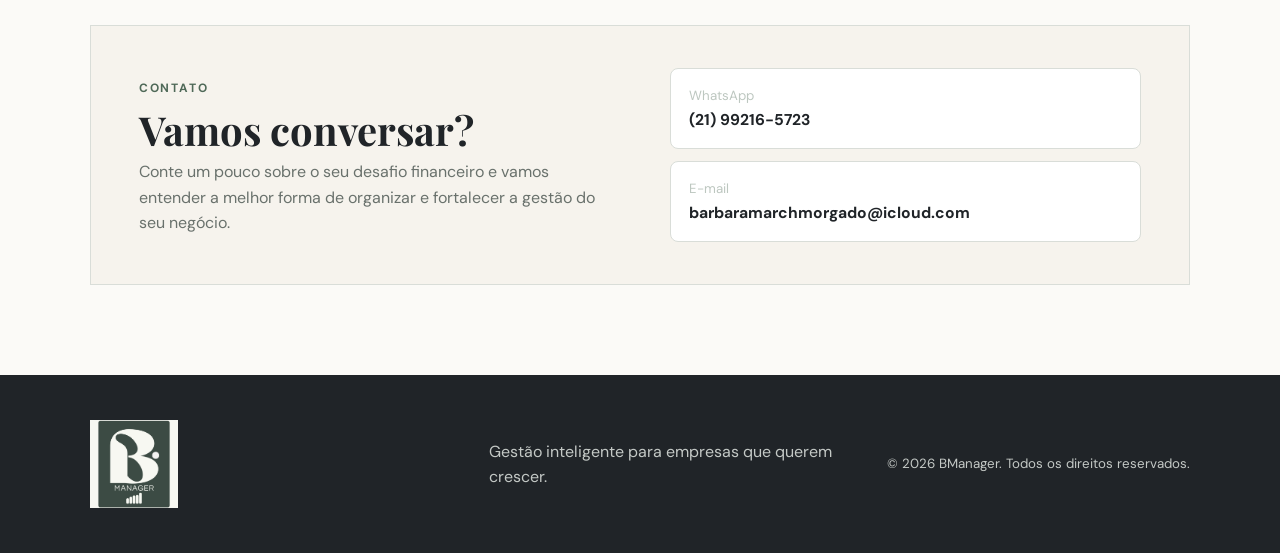
==== commit 36301527: "Add files via upload" ====
--- a/index.html
+++ b/index.html
@@ -35,8 +35,8 @@
 
   <main>
     <section class="hero" id="inicio">
-      <div class="hero-copy reveal"><span class="eyebrow">Gestão inteligente para empresas que querem crescer</span><h1>Transformando números em <em>decisões estratégicas.</em></h1><p>Gestão financeira, fluxo de caixa e planejamento com clareza, organização e foco no que realmente move o seu negócio.</p><div class="actions"><a class="btn primary" href="https://wa.me/5521992165723" target="_blank" rel="noopener">Solicitar uma conversa</a><a class="btn secondary" href="#servicos">Conheça os serviços</a></div><div class="hero-points"><span>Clareza</span><span>Organização</span><span>Estratégia</span></div></div>
-      <div class="hero-card reveal"><div class="metric"><small>Visão financeira</small><strong>Mais controle</strong><div class="line"></div></div><div class="mini-grid"><div><b>Fluxo de caixa</b><span>Entradas, saídas e projeções</span></div><div><b>Indicadores</b><span>Decisões baseadas em dados</span></div></div></div>
+      <div class="hero-copy reveal"><span class="eyebrow">BPO financeiro para MEIs, autônomos e pequenas empresas</span><h1>Transformando números em <em>decisões estratégicas.</em></h1><p>Cuidamos da rotina financeira do seu negócio — da organização do dia a dia aos relatórios — para que você tenha mais clareza, controle e segurança para decidir.</p><div class="actions"><a class="btn primary" href="https://wa.me/5521992165723" target="_blank" rel="noopener">Solicitar uma conversa</a><a class="btn secondary" href="#servicos">Conheça o BPO Financeiro</a></div><div class="hero-points"><span>Contas</span><span>Conciliação</span><span>Relatórios</span></div></div>
+      <div class="hero-card reveal"><div class="metric"><small>BPO Financeiro</small><strong>Mais controle, menos sobrecarga.</strong><div class="line"></div></div><div class="mini-grid"><div><b>Rotina financeira</b><span>Contas, conciliação e organização</span></div><div><b>Visão gerencial</b><span>Fluxo de caixa, relatórios e análises</span></div></div></div>
     </section>
 
     <section class="section" id="servicos">
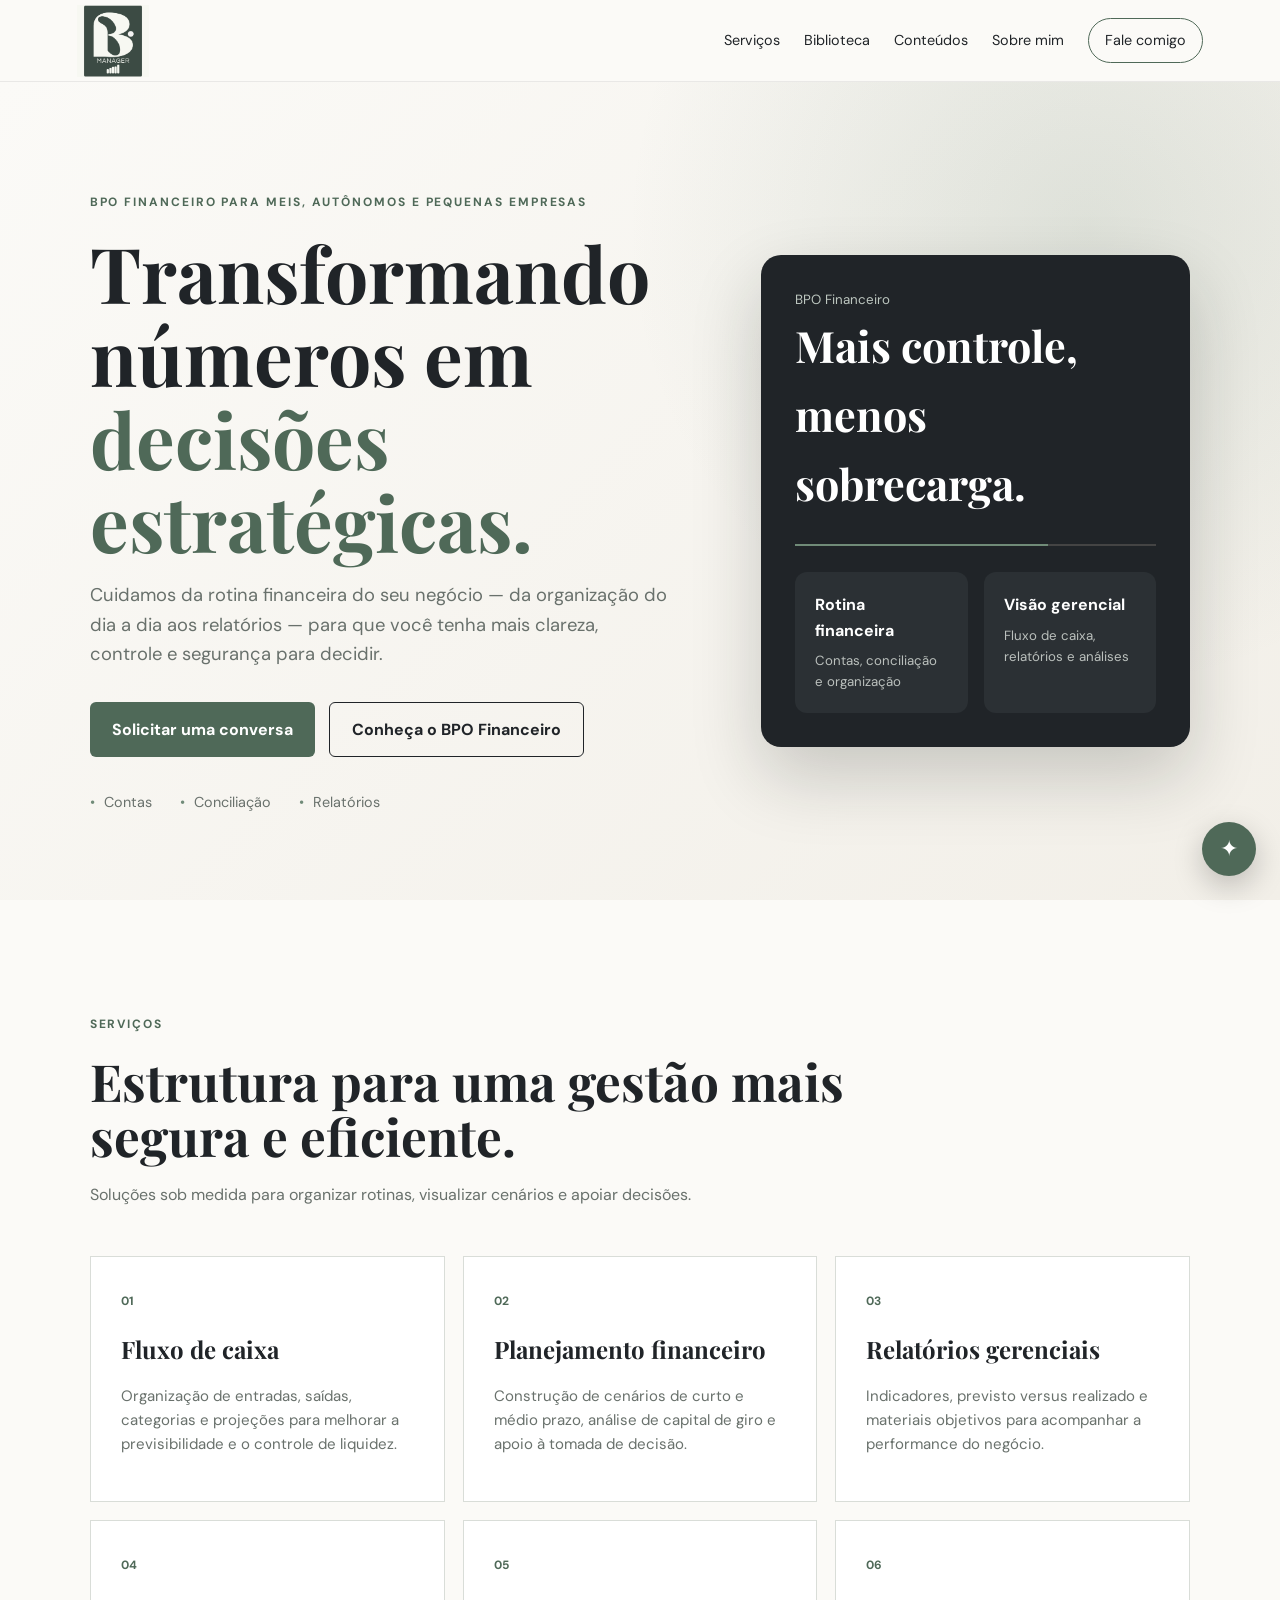
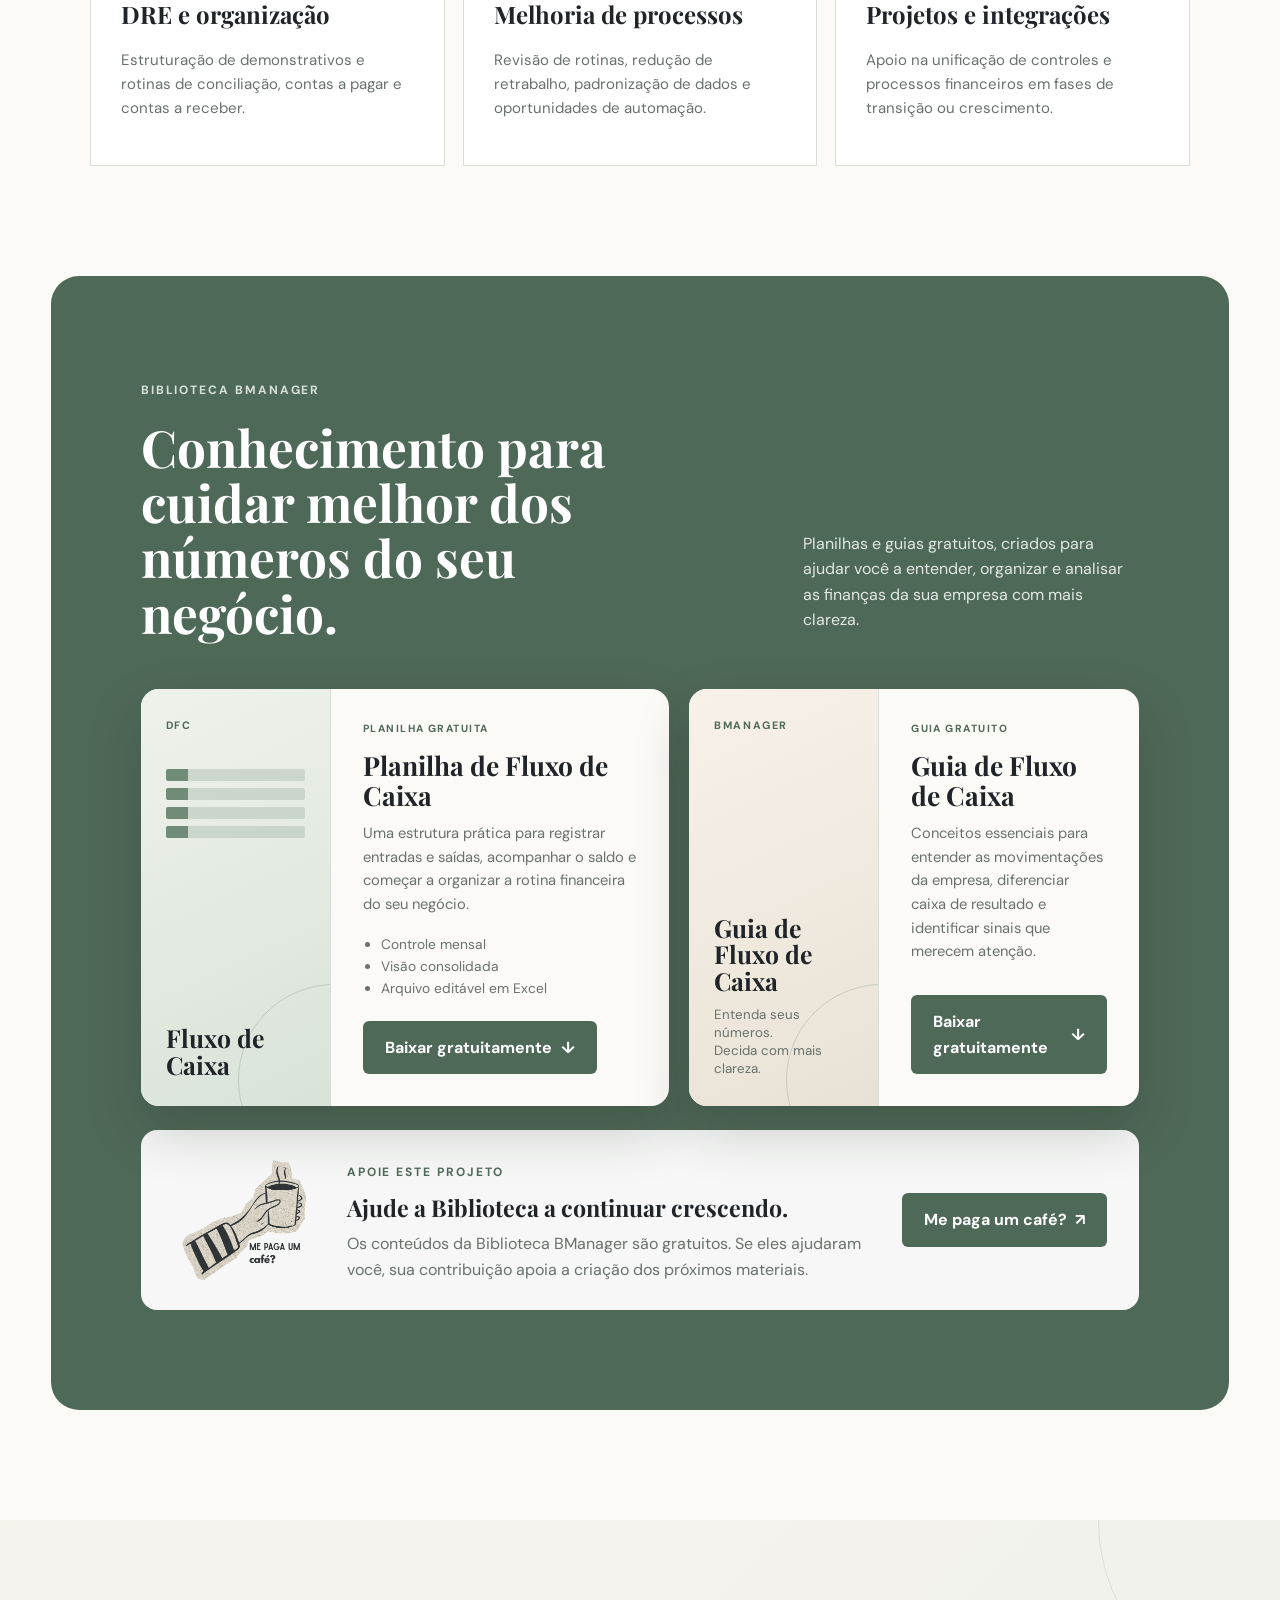
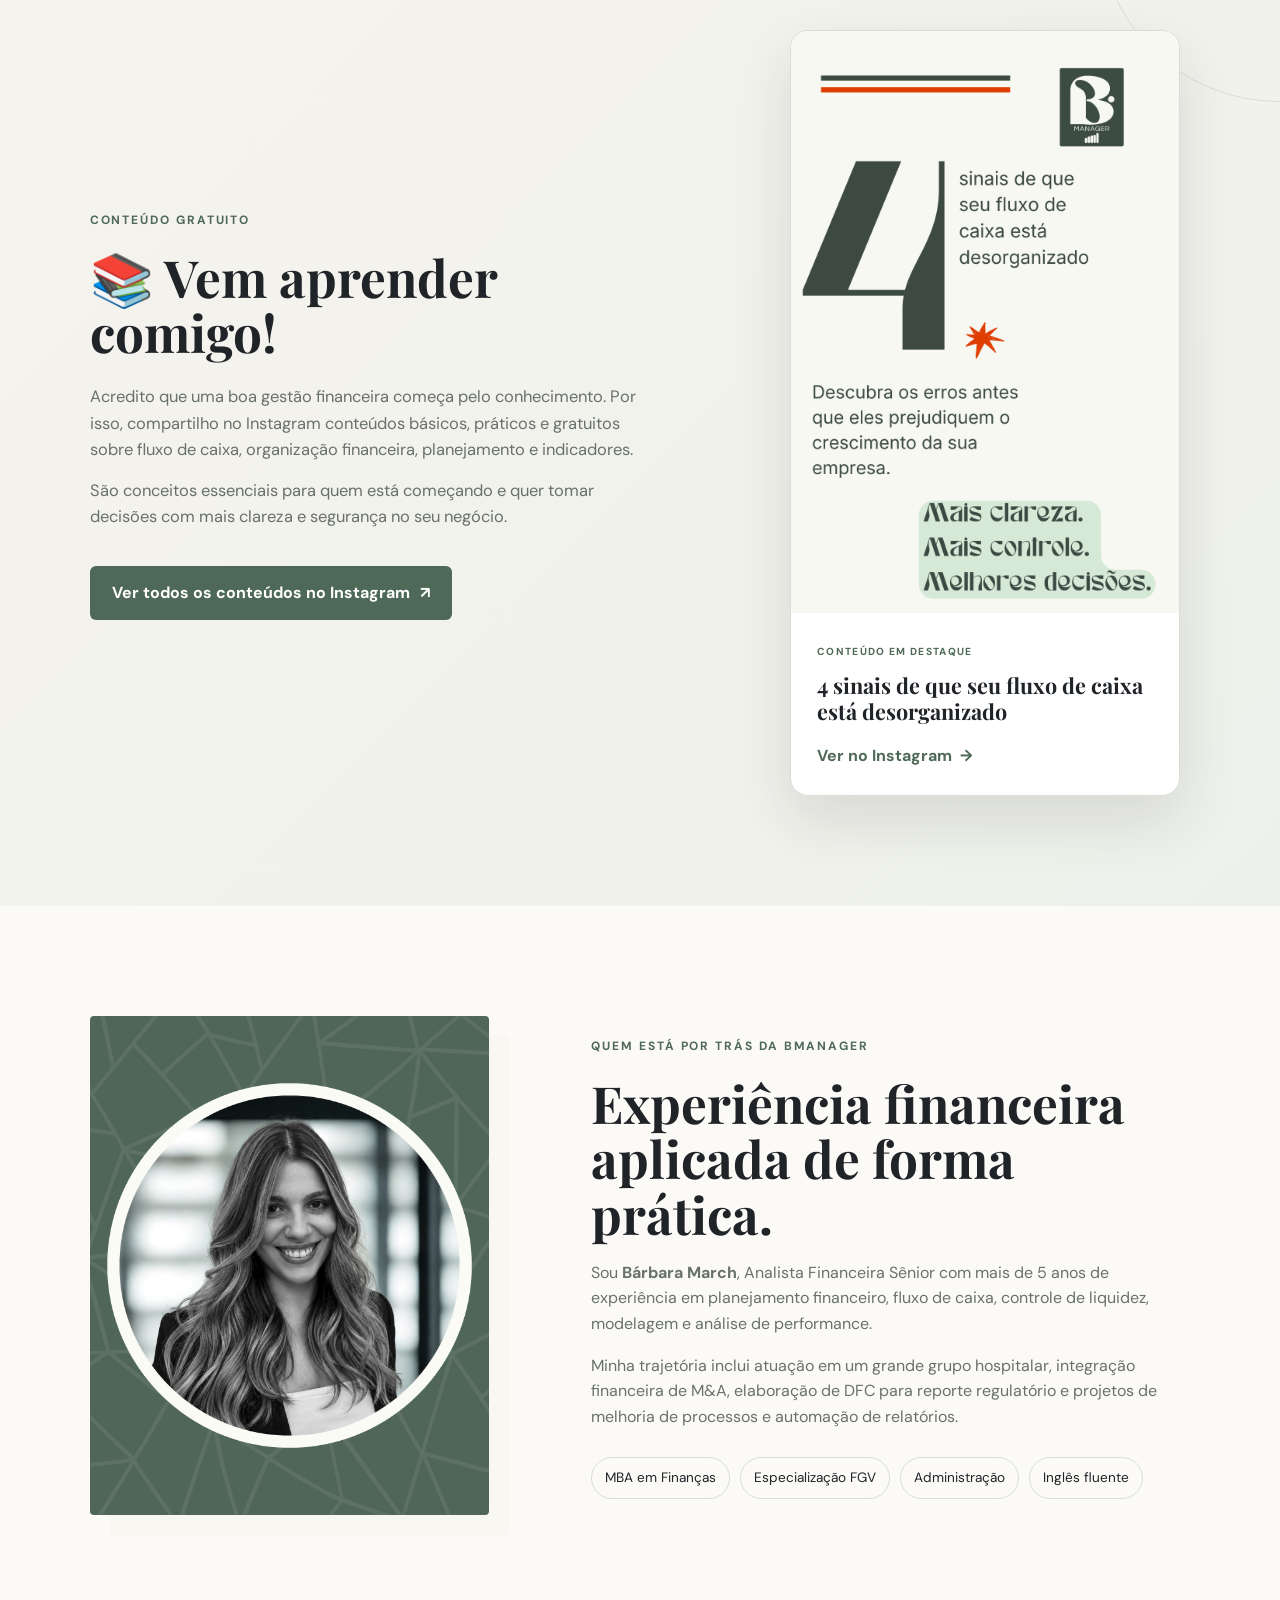
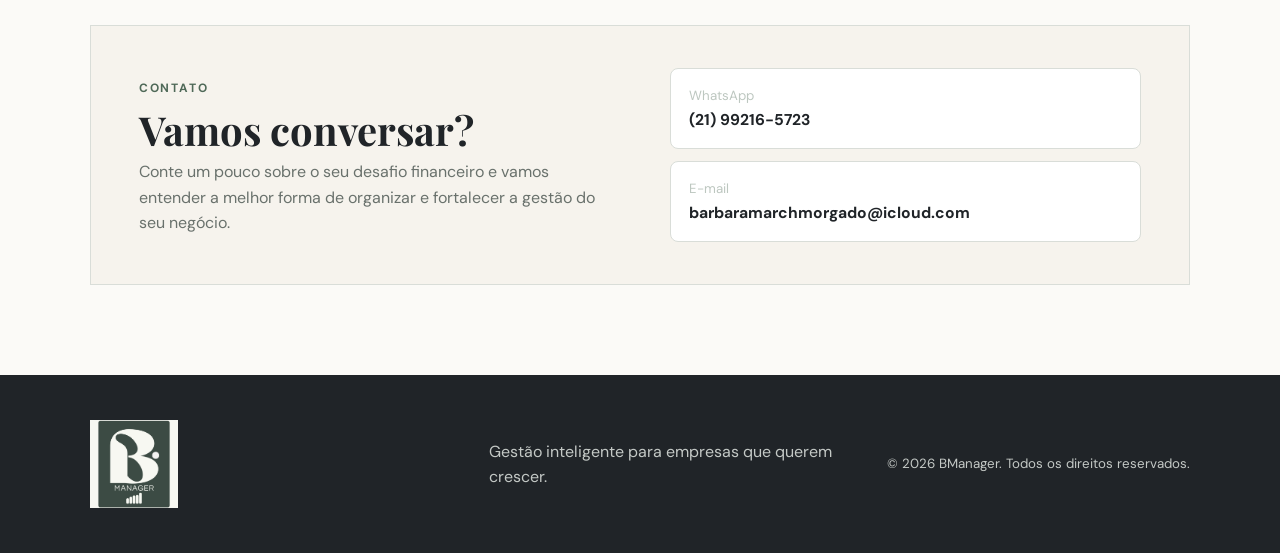
==== commit d6980daf: "Add files via upload" ====
--- a/index.html
+++ b/index.html
@@ -63,7 +63,7 @@
         </article>
         <article class="resource-card reveal">
           <div class="resource-visual guide-visual" aria-hidden="true"><span>BManager</span><strong>Guia de<br>Fluxo de Caixa</strong><small>Entenda seus números.<br>Decida com mais clareza.</small></div>
-          <div class="resource-content"><span class="resource-type">Guia gratuito</span><h3>Guia de Fluxo de Caixa</h3><p>Conceitos essenciais para entender as movimentações da empresa, diferenciar caixa de resultado e identificar sinais que merecem atenção.</p><span class="resource-status">PDF disponível em breve</span></div>
+          <div class="resource-content"><span class="resource-type">Guia gratuito</span><h3>Guia de Fluxo de Caixa</h3><p>Conceitos essenciais para entender as movimentações da empresa, diferenciar caixa de resultado e identificar sinais que merecem atenção.</p><a class="btn resource-btn" href="assets/Guia-BManager-Fluxo-de-Caixa.pdf" download>Baixar gratuitamente <span aria-hidden="true">↓</span></a></div>
         </article>
       </div>
       <aside class="support-card reveal" id="apoie">
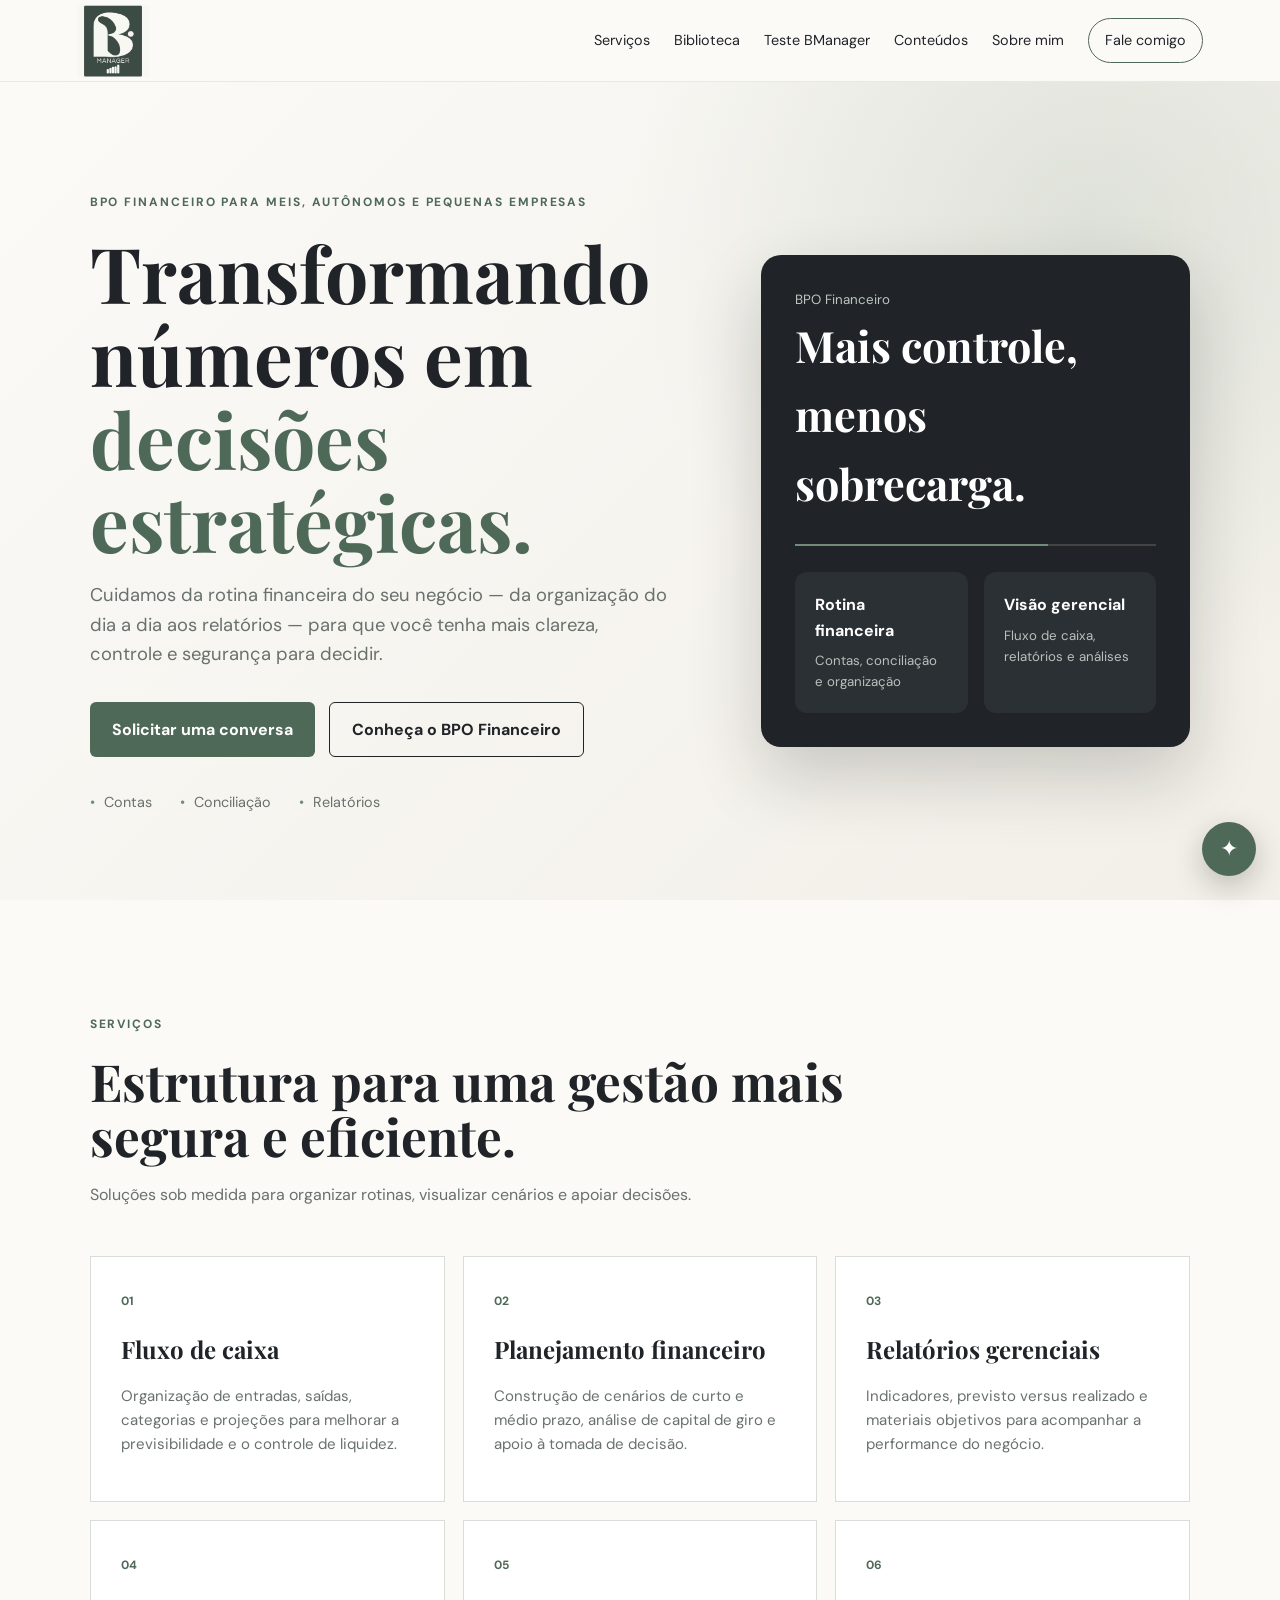
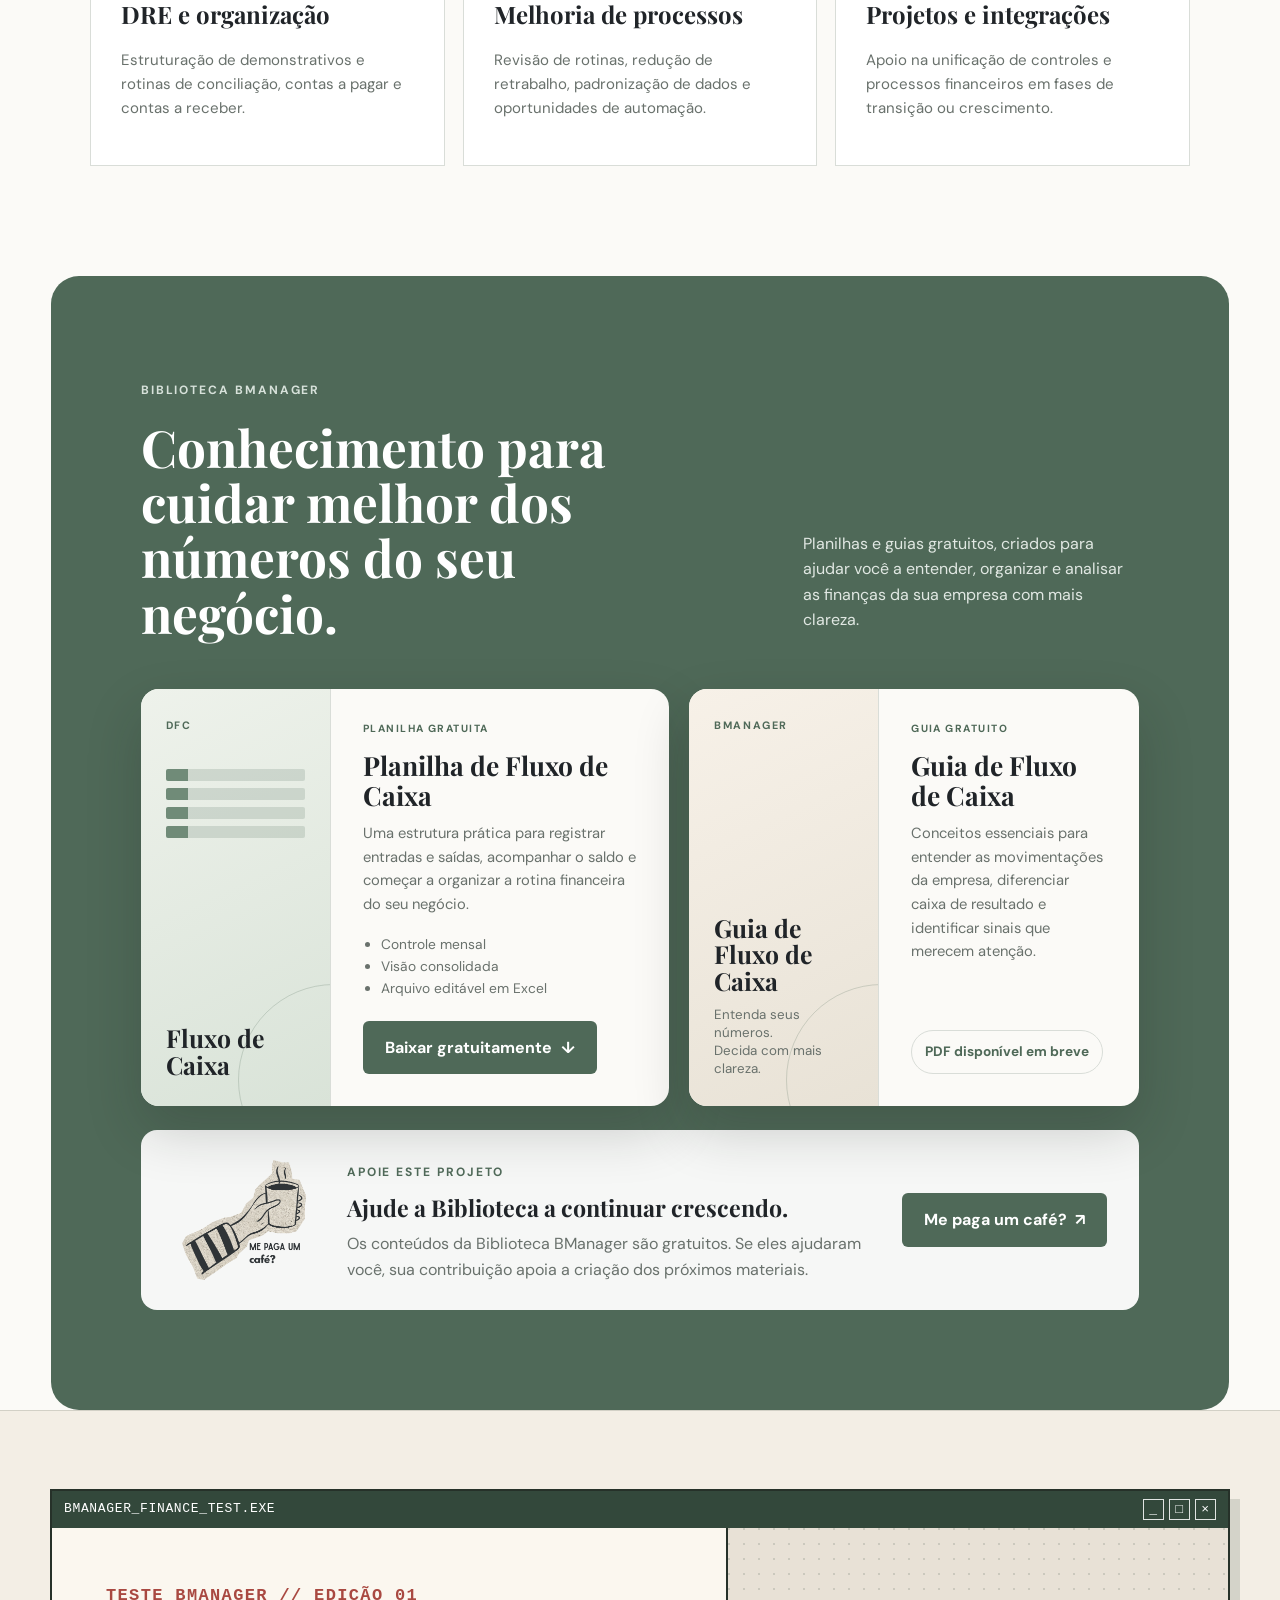
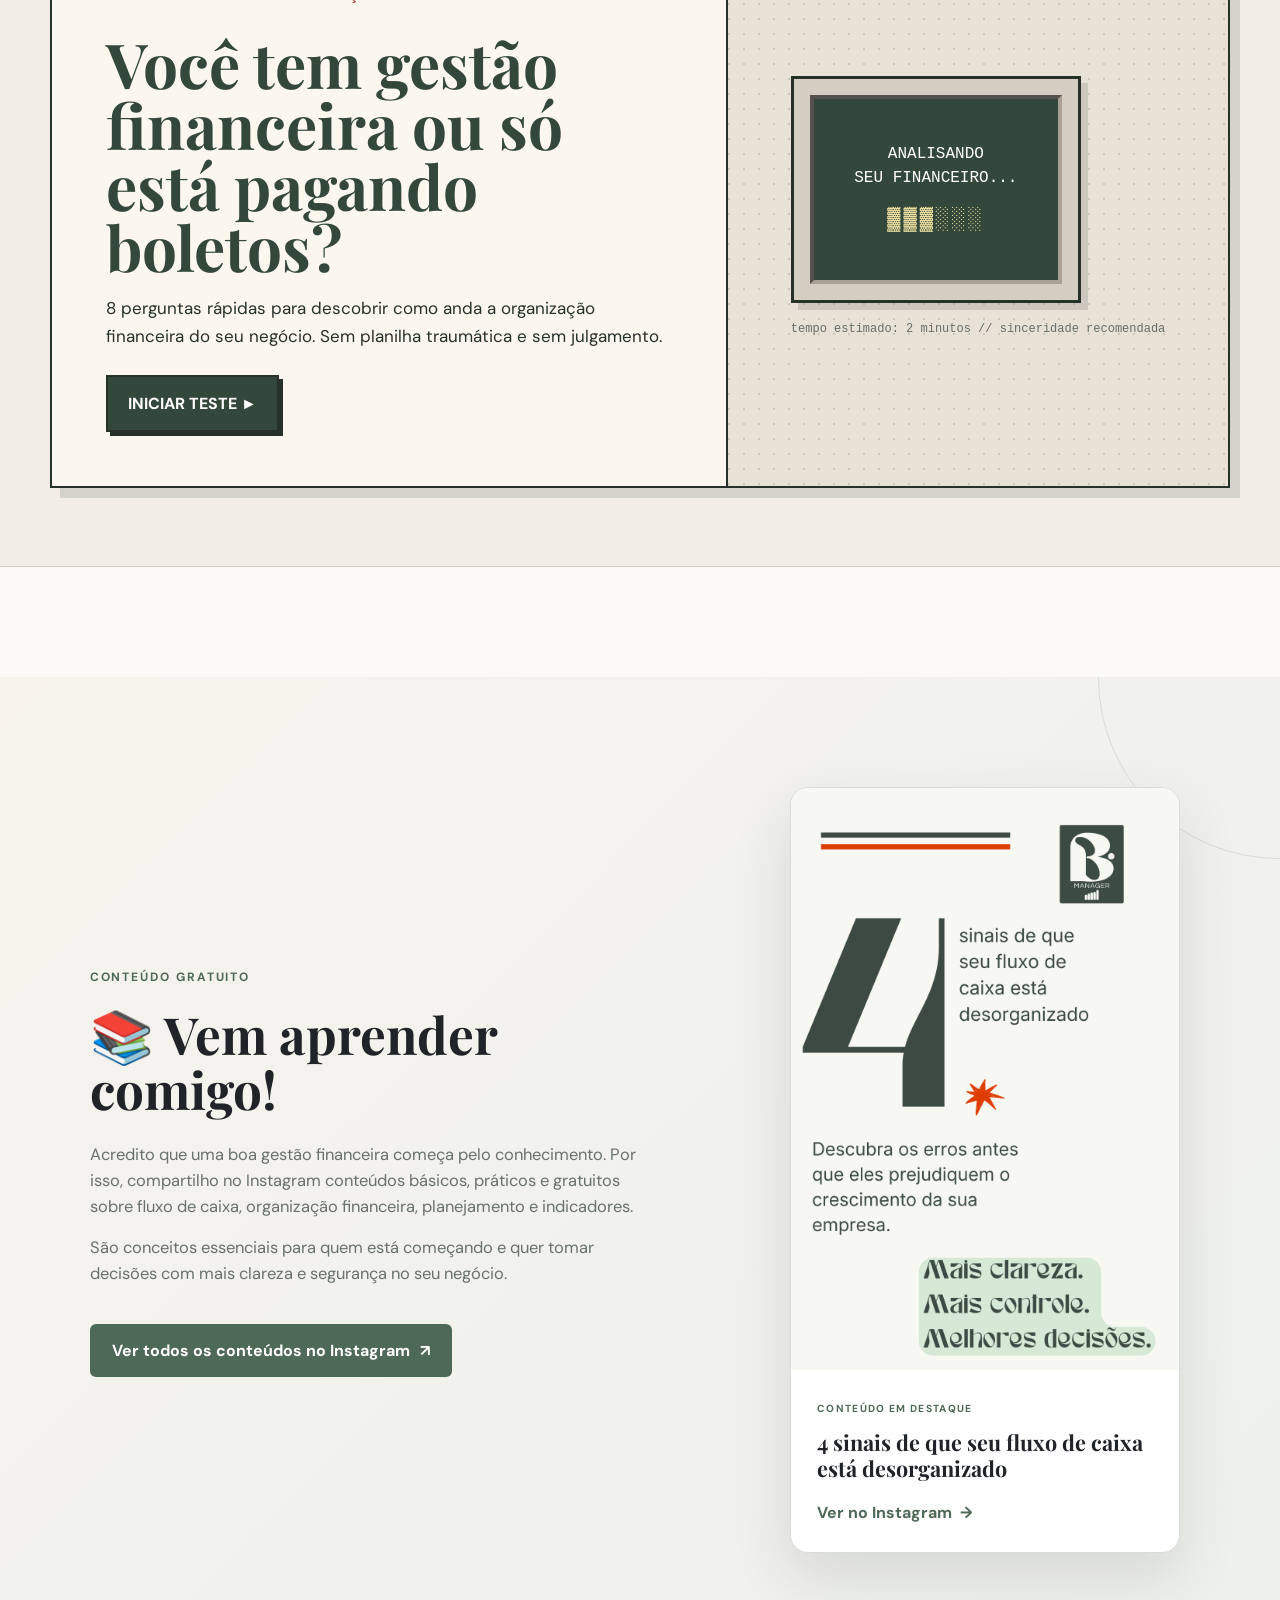
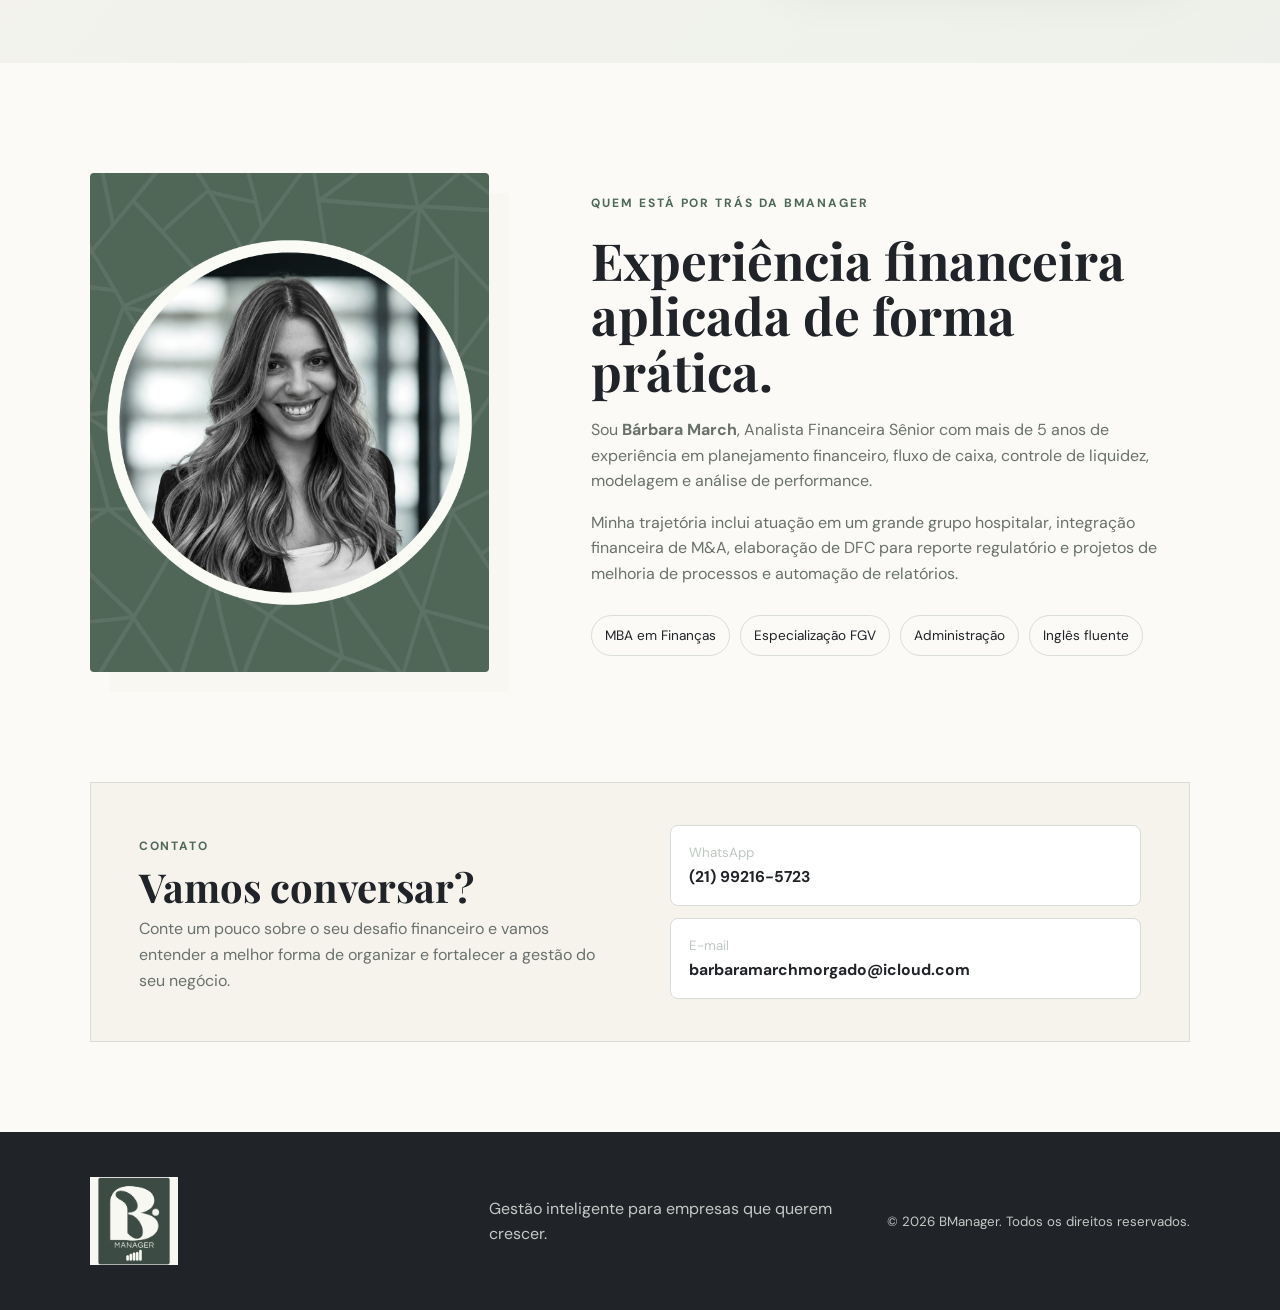
==== commit eedc9601: "Add files via upload" ====
--- a/index.html
+++ b/index.html
@@ -1,56 +1,204 @@
-<!doctype html>
-<html lang="pt-BR">
-<head>
-  <meta charset="utf-8">
-  <meta name="viewport" content="width=device-width, initial-scale=1">
-  <title>BManager | Gestão financeira inteligente</title>
-  <meta name="description" content="Gestão financeira, fluxo de caixa, planejamento e relatórios para empresas que querem crescer com mais clareza e segurança.">
-  <meta property="og:title" content="BManager | Gestão financeira inteligente">
-  <meta property="og:description" content="Transformando números em decisões estratégicas.">
-  <meta property="og:type" content="website">
-  <meta property="og:url" content="https://bmanager1.github.io/bmanager/">
-  <link rel="icon" href="assets/favicon.png">
-  <link rel="preconnect" href="https://fonts.googleapis.com">
-  <link rel="preconnect" href="https://fonts.gstatic.com" crossorigin>
-  <link href="https://fonts.googleapis.com/css2?family=DM+Sans:wght@400;500;600;700&family=Playfair+Display:wght@600;700&display=swap" rel="stylesheet">
-  <link rel="stylesheet" href="style.css">
-
-  <!-- Google tag (gtag.js) -->
-  <script async src="https://www.googletagmanager.com/gtag/js?id=G-HBR72XDMD2"></script>
-  <script>
-    window.dataLayer = window.dataLayer || [];
-    function gtag(){dataLayer.push(arguments);}
-    gtag('js', new Date());
-    gtag('config', 'G-HBR72XDMD2');
-  </script>
-</head>
-<body>
-  <header class="header">
-    <a class="brand brand-official" href="#inicio" aria-label="BManager - início"><img src="assets/logo-oficial-bmanager.png" alt="Logo BManager"></a>
-    <button class="menu-toggle" aria-label="Abrir menu" aria-expanded="false">☰</button>
-    <nav class="nav" aria-label="Navegação principal">
-      <a href="#servicos">Serviços</a><a href="#biblioteca">Biblioteca</a><a href="#conteudos">Conteúdos</a><a href="#sobre">Sobre mim</a><a href="#contato" class="nav-cta">Fale comigo</a>
-    </nav>
-  </header>
-
-  <main>
-    <section class="hero" id="inicio">
+<!doctype html>
+<html lang="pt-BR">
+<head>
+  <meta charset="utf-8">
+  <meta name="viewport" content="width=device-width, initial-scale=1">
+  <title>BManager | Gestão financeira inteligente</title>
+  <meta name="description" content="Gestão financeira, fluxo de caixa, planejamento e relatórios para empresas que querem crescer com mais clareza e segurança.">
+  <meta property="og:title" content="BManager | Gestão financeira inteligente">
+  <meta property="og:description" content="Transformando números em decisões estratégicas.">
+  <meta property="og:type" content="website">
+  <meta property="og:url" content="https://bmanager1.github.io/bmanager/">
+  <link rel="icon" href="assets/favicon.png">
+  <link rel="preconnect" href="https://fonts.googleapis.com">
+  <link rel="preconnect" href="https://fonts.gstatic.com" crossorigin>
+  <link href="https://fonts.googleapis.com/css2?family=DM+Sans:wght@400;500;600;700&family=Playfair+Display:wght@600;700&display=swap" rel="stylesheet">
+  <link rel="stylesheet" href="style.css">
+
+  <style>
+    /* Teste BManager — bloco independente para não exigir alteração no style.css */
+    .bmanager-test {
+      margin: 0 auto;
+      padding: 78px max(24px, calc((100% - 1180px) / 2));
+      background: #f3eee5;
+      color: #263129;
+      border-top: 1px solid rgba(38,49,41,.16);
+      border-bottom: 1px solid rgba(38,49,41,.16);
+    }
+    .bmanager-test-window {
+      border: 2px solid #263129;
+      background: #fbf7ef;
+      box-shadow: 10px 10px 0 rgba(51,72,59,.16);
+    }
+    .bmanager-test-bar {
+      display: flex;
+      align-items: center;
+      justify-content: space-between;
+      gap: 16px;
+      padding: 8px 12px;
+      background: #33483b;
+      color: #fff;
+      font-family: monospace;
+      font-size: 13px;
+      letter-spacing: .05em;
+    }
+    .bmanager-test-controls {
+      display: flex;
+      gap: 5px;
+    }
+    .bmanager-test-controls span {
+      display: grid;
+      place-items: center;
+      width: 21px;
+      height: 21px;
+      border: 1px solid rgba(255,255,255,.85);
+      line-height: 1;
+    }
+    .bmanager-test-content {
+      display: grid;
+      grid-template-columns: 1.15fr .85fr;
+      min-height: 390px;
+    }
+    .bmanager-test-copy {
+      padding: 54px;
+      border-right: 2px solid #263129;
+      display: flex;
+      flex-direction: column;
+      justify-content: center;
+      align-items: flex-start;
+    }
+    .bmanager-test-kicker {
+      margin: 0 0 12px;
+      color: #a94941;
+      font-family: monospace;
+      font-size: 13px;
+      font-weight: 700;
+      letter-spacing: .08em;
+      text-transform: uppercase;
+    }
+    .bmanager-test-copy h2 {
+      max-width: 720px;
+      margin: 0 0 18px;
+      color: #33483b;
+      font-family: "Playfair Display", serif;
+      font-size: clamp(36px, 5vw, 62px);
+      line-height: .98;
+    }
+    .bmanager-test-copy p {
+      max-width: 650px;
+      margin: 0 0 25px;
+      font-size: 17px;
+      line-height: 1.6;
+    }
+    .bmanager-test-btn {
+      display: inline-flex;
+      align-items: center;
+      justify-content: center;
+      padding: 14px 20px;
+      background: #33483b;
+      color: #fff;
+      border: 2px solid #263129;
+      box-shadow: 4px 4px 0 #263129;
+      text-decoration: none;
+      font-weight: 700;
+      transition: .12s ease;
+    }
+    .bmanager-test-btn:hover {
+      transform: translate(2px,2px);
+      box-shadow: 2px 2px 0 #263129;
+    }
+    .bmanager-test-visual {
+      padding: 36px;
+      display: grid;
+      place-items: center;
+      background:
+        radial-gradient(circle at 1px 1px, rgba(51,72,59,.16) 1px, transparent 1.3px),
+        #e8e1d6;
+      background-size: 15px 15px;
+    }
+    .bmanager-test-monitor {
+      width: min(290px, 100%);
+      border: 3px solid #263129;
+      background: #d5cec3;
+      padding: 16px;
+      box-shadow: 7px 7px 0 rgba(38,49,41,.14);
+    }
+    .bmanager-test-screen {
+      aspect-ratio: 4 / 3;
+      padding: 22px;
+      display: grid;
+      place-items: center;
+      text-align: center;
+      border: 4px inset #aaa196;
+      background: #33483b;
+      color: #fff;
+      font-family: monospace;
+      font-size: 16px;
+      line-height: 1.5;
+    }
+    .bmanager-test-screen strong {
+      display: block;
+      margin-top: 13px;
+      color: #efe1a2;
+      font-size: 22px;
+      letter-spacing: 3px;
+    }
+    .bmanager-test-note {
+      margin: 17px 0 0;
+      text-align: center;
+      color: #666e68;
+      font-family: monospace;
+      font-size: 12px;
+    }
+    @media (max-width: 760px) {
+      .bmanager-test { padding: 52px 18px; }
+      .bmanager-test-content { grid-template-columns: 1fr; }
+      .bmanager-test-copy {
+        padding: 34px 24px;
+        border-right: 0;
+        border-bottom: 2px solid #263129;
+      }
+      .bmanager-test-visual { padding: 34px 24px; }
+      .bmanager-test-window { box-shadow: 6px 6px 0 rgba(51,72,59,.16); }
+    }
+  </style>
+
+  <!-- Google tag (gtag.js) -->
+  <script async src="https://www.googletagmanager.com/gtag/js?id=G-HBR72XDMD2"></script>
+  <script>
+    window.dataLayer = window.dataLayer || [];
+    function gtag(){dataLayer.push(arguments);}
+    gtag('js', new Date());
+    gtag('config', 'G-HBR72XDMD2');
+  </script>
+</head>
+<body>
+  <header class="header">
+    <a class="brand brand-official" href="#inicio" aria-label="BManager - início"><img src="assets/logo-oficial-bmanager.png" alt="Logo BManager"></a>
+    <button class="menu-toggle" aria-label="Abrir menu" aria-expanded="false">☰</button>
+    <nav class="nav" aria-label="Navegação principal">
+      <a href="#servicos">Serviços</a><a href="#biblioteca">Biblioteca</a><a href="#teste">Teste BManager</a><a href="#conteudos">Conteúdos</a><a href="#sobre">Sobre mim</a><a href="#contato" class="nav-cta">Fale comigo</a>
+    </nav>
+  </header>
+
+  <main>
+    <section class="hero" id="inicio">
       <div class="hero-copy reveal"><span class="eyebrow">BPO financeiro para MEIs, autônomos e pequenas empresas</span><h1>Transformando números em <em>decisões estratégicas.</em></h1><p>Cuidamos da rotina financeira do seu negócio — da organização do dia a dia aos relatórios — para que você tenha mais clareza, controle e segurança para decidir.</p><div class="actions"><a class="btn primary" href="https://wa.me/5521992165723" target="_blank" rel="noopener">Solicitar uma conversa</a><a class="btn secondary" href="#servicos">Conheça o BPO Financeiro</a></div><div class="hero-points"><span>Contas</span><span>Conciliação</span><span>Relatórios</span></div></div>
       <div class="hero-card reveal"><div class="metric"><small>BPO Financeiro</small><strong>Mais controle, menos sobrecarga.</strong><div class="line"></div></div><div class="mini-grid"><div><b>Rotina financeira</b><span>Contas, conciliação e organização</span></div><div><b>Visão gerencial</b><span>Fluxo de caixa, relatórios e análises</span></div></div></div>
-    </section>
-
-    <section class="section" id="servicos">
-      <div class="section-head reveal"><span class="eyebrow">Serviços</span><h2>Estrutura para uma gestão mais segura e eficiente.</h2><p>Soluções sob medida para organizar rotinas, visualizar cenários e apoiar decisões.</p></div>
-      <div class="cards">
-        <article class="card reveal"><span>01</span><h3>Fluxo de caixa</h3><p>Organização de entradas, saídas, categorias e projeções para melhorar a previsibilidade e o controle de liquidez.</p></article>
-        <article class="card reveal"><span>02</span><h3>Planejamento financeiro</h3><p>Construção de cenários de curto e médio prazo, análise de capital de giro e apoio à tomada de decisão.</p></article>
-        <article class="card reveal"><span>03</span><h3>Relatórios gerenciais</h3><p>Indicadores, previsto versus realizado e materiais objetivos para acompanhar a performance do negócio.</p></article>
-        <article class="card reveal"><span>04</span><h3>DRE e organização</h3><p>Estruturação de demonstrativos e rotinas de conciliação, contas a pagar e contas a receber.</p></article>
-        <article class="card reveal"><span>05</span><h3>Melhoria de processos</h3><p>Revisão de rotinas, redução de retrabalho, padronização de dados e oportunidades de automação.</p></article>
-        <article class="card reveal"><span>06</span><h3>Projetos e integrações</h3><p>Apoio na unificação de controles e processos financeiros em fases de transição ou crescimento.</p></article>
-      </div>
-    </section>
-
+    </section>
+
+    <section class="section" id="servicos">
+      <div class="section-head reveal"><span class="eyebrow">Serviços</span><h2>Estrutura para uma gestão mais segura e eficiente.</h2><p>Soluções sob medida para organizar rotinas, visualizar cenários e apoiar decisões.</p></div>
+      <div class="cards">
+        <article class="card reveal"><span>01</span><h3>Fluxo de caixa</h3><p>Organização de entradas, saídas, categorias e projeções para melhorar a previsibilidade e o controle de liquidez.</p></article>
+        <article class="card reveal"><span>02</span><h3>Planejamento financeiro</h3><p>Construção de cenários de curto e médio prazo, análise de capital de giro e apoio à tomada de decisão.</p></article>
+        <article class="card reveal"><span>03</span><h3>Relatórios gerenciais</h3><p>Indicadores, previsto versus realizado e materiais objetivos para acompanhar a performance do negócio.</p></article>
+        <article class="card reveal"><span>04</span><h3>DRE e organização</h3><p>Estruturação de demonstrativos e rotinas de conciliação, contas a pagar e contas a receber.</p></article>
+        <article class="card reveal"><span>05</span><h3>Melhoria de processos</h3><p>Revisão de rotinas, redução de retrabalho, padronização de dados e oportunidades de automação.</p></article>
+        <article class="card reveal"><span>06</span><h3>Projetos e integrações</h3><p>Apoio na unificação de controles e processos financeiros em fases de transição ou crescimento.</p></article>
+      </div>
+    </section>
+
     <section class="library section" id="biblioteca">
       <div class="library-heading reveal">
         <div><span class="eyebrow light">Biblioteca BManager</span><h2>Conhecimento para cuidar melhor dos números do seu negócio.</h2></div>
@@ -63,7 +211,7 @@
         </article>
         <article class="resource-card reveal">
           <div class="resource-visual guide-visual" aria-hidden="true"><span>BManager</span><strong>Guia de<br>Fluxo de Caixa</strong><small>Entenda seus números.<br>Decida com mais clareza.</small></div>
-          <div class="resource-content"><span class="resource-type">Guia gratuito</span><h3>Guia de Fluxo de Caixa</h3><p>Conceitos essenciais para entender as movimentações da empresa, diferenciar caixa de resultado e identificar sinais que merecem atenção.</p><a class="btn resource-btn" href="assets/Guia-BManager-Fluxo-de-Caixa.pdf" download>Baixar gratuitamente <span aria-hidden="true">↓</span></a></div>
+          <div class="resource-content"><span class="resource-type">Guia gratuito</span><h3>Guia de Fluxo de Caixa</h3><p>Conceitos essenciais para entender as movimentações da empresa, diferenciar caixa de resultado e identificar sinais que merecem atenção.</p><span class="resource-status">PDF disponível em breve</span></div>
         </article>
       </div>
       <aside class="support-card reveal" id="apoie">
@@ -72,35 +220,62 @@
         <a class="btn support-btn" href="https://link.mercadopago.com.br/bmanager" target="_blank" rel="noopener noreferrer" aria-label="Apoiar a Biblioteca BManager pelo Mercado Pago">Me paga um café? <span aria-hidden="true">↗</span></a>
       </aside>
     </section>
-
-    <section class="learning section" id="conteudos">
-      <div class="learning-intro reveal">
-        <span class="eyebrow">Conteúdo gratuito</span>
-        <h2>📚 Vem aprender comigo!</h2>
+
+    <section class="bmanager-test" id="teste">
+      <div class="bmanager-test-window reveal">
+        <div class="bmanager-test-bar">
+          <span>BMANAGER_FINANCE_TEST.EXE</span>
+          <div class="bmanager-test-controls" aria-hidden="true"><span>_</span><span>□</span><span>×</span></div>
+        </div>
+        <div class="bmanager-test-content">
+          <div class="bmanager-test-copy">
+            <p class="bmanager-test-kicker">Teste BManager // edição 01</p>
+            <h2>Você tem gestão financeira ou só está pagando boletos?</h2>
+            <p>8 perguntas rápidas para descobrir como anda a organização financeira do seu negócio. Sem planilha traumática e sem julgamento.</p>
+            <a class="bmanager-test-btn" href="teste-financeiro.html">INICIAR TESTE ►</a>
+          </div>
+          <div class="bmanager-test-visual" aria-hidden="true">
+            <div>
+              <div class="bmanager-test-monitor">
+                <div class="bmanager-test-screen">
+                  <div>ANALISANDO<br>SEU FINANCEIRO...<strong>▓▓▓░░░</strong></div>
+                </div>
+              </div>
+              <p class="bmanager-test-note">tempo estimado: 2 minutos // sinceridade recomendada</p>
+            </div>
+          </div>
+        </div>
+      </div>
+    </section>
+
+    <section class="learning section" id="conteudos">
+      <div class="learning-intro reveal">
+        <span class="eyebrow">Conteúdo gratuito</span>
+        <h2>📚 Vem aprender comigo!</h2>
         <p>Acredito que uma boa gestão financeira começa pelo conhecimento. Por isso, compartilho no Instagram conteúdos básicos, práticos e gratuitos sobre fluxo de caixa, organização financeira, planejamento e indicadores.</p>
-        <p>São conceitos essenciais para quem está começando e quer tomar decisões com mais clareza e segurança no seu negócio.</p>
+        <p>São conceitos essenciais para quem está começando e quer tomar decisões com mais clareza e segurança no seu negócio.</p>
         <a class="btn pinterest-btn" href="https://www.instagram.com/bmanager.br/" target="_blank" rel="noopener noreferrer">Ver todos os conteúdos no Instagram <span aria-hidden="true">↗</span></a>
-      </div>
-      <div class="pins-grid" aria-label="Conteúdos em destaque">
-        <article class="pin-card reveal">
+      </div>
+      <div class="pins-grid" aria-label="Conteúdos em destaque">
+        <article class="pin-card reveal">
           <a class="pin-cover pin-cover-image" href="https://www.instagram.com/bmanager.br/" target="_blank" rel="noopener noreferrer" aria-label="Ver 4 sinais de que seu fluxo de caixa está desorganizado no Instagram da BManager">
-            <img src="assets/pin-4-sinais-fluxo-de-caixa.png" alt="Capa: 4 sinais de que seu fluxo de caixa está desorganizado">
-          </a>
+            <img src="assets/pin-4-sinais-fluxo-de-caixa.png" alt="Capa: 4 sinais de que seu fluxo de caixa está desorganizado">
+          </a>
           <div class="pin-info"><span class="pin-label">Conteúdo em destaque</span><h3>4 sinais de que seu fluxo de caixa está desorganizado</h3><a href="https://www.instagram.com/bmanager.br/" target="_blank" rel="noopener noreferrer">Ver no Instagram <span aria-hidden="true">→</span></a></div>
-        </article>
-      </div>
-    </section>
-
-    <section class="about section" id="sobre">
-      <div class="portrait reveal"><img src="assets/barbara.jpg" alt="Bárbara March, fundadora da BManager"></div>
-      <div class="about-copy reveal"><span class="eyebrow">Quem está por trás da BManager</span><h2>Experiência financeira aplicada de forma prática.</h2><p>Sou <strong>Bárbara March</strong>, Analista Financeira Sênior com mais de 5 anos de experiência em planejamento financeiro, fluxo de caixa, controle de liquidez, modelagem e análise de performance.</p><p>Minha trajetória inclui atuação em um grande grupo hospitalar, integração financeira de M&amp;A, elaboração de DFC para reporte regulatório e projetos de melhoria de processos e automação de relatórios.</p><div class="credentials"><span>MBA em Finanças</span><span>Especialização FGV</span><span>Administração</span><span>Inglês fluente</span></div></div>
-    </section>
-
-    <section class="contact" id="contato"><div><span class="eyebrow">Contato</span><h2>Vamos conversar?</h2><p>Conte um pouco sobre o seu desafio financeiro e vamos entender a melhor forma de organizar e fortalecer a gestão do seu negócio.</p></div><div class="contact-links"><a href="https://wa.me/5521992165723" target="_blank" rel="noopener"><small>WhatsApp</small><strong>(21) 99216-5723</strong></a><a href="mailto:barbaramarchmorgado@icloud.com"><small>E-mail</small><strong>barbaramarchmorgado@icloud.com</strong></a></div></section>
-  </main>
-
-  <footer><a class="brand footer-brand brand-official" href="#inicio" aria-label="BManager - início"><img src="assets/logo-oficial-bmanager.png" alt="Logo BManager"></a><p>Gestão inteligente para empresas que querem crescer.</p><small>© 2026 BManager. Todos os direitos reservados.</small></footer>
-  <a class="whatsapp" href="https://wa.me/5521992165723" target="_blank" rel="noopener" aria-label="Falar pelo WhatsApp">✦</a>
-  <script src="script.js"></script>
-</body>
-</html>
+        </article>
+      </div>
+    </section>
+
+    <section class="about section" id="sobre">
+      <div class="portrait reveal"><img src="assets/barbara.jpg" alt="Bárbara March, fundadora da BManager"></div>
+      <div class="about-copy reveal"><span class="eyebrow">Quem está por trás da BManager</span><h2>Experiência financeira aplicada de forma prática.</h2><p>Sou <strong>Bárbara March</strong>, Analista Financeira Sênior com mais de 5 anos de experiência em planejamento financeiro, fluxo de caixa, controle de liquidez, modelagem e análise de performance.</p><p>Minha trajetória inclui atuação em um grande grupo hospitalar, integração financeira de M&amp;A, elaboração de DFC para reporte regulatório e projetos de melhoria de processos e automação de relatórios.</p><div class="credentials"><span>MBA em Finanças</span><span>Especialização FGV</span><span>Administração</span><span>Inglês fluente</span></div></div>
+    </section>
+
+    <section class="contact" id="contato"><div><span class="eyebrow">Contato</span><h2>Vamos conversar?</h2><p>Conte um pouco sobre o seu desafio financeiro e vamos entender a melhor forma de organizar e fortalecer a gestão do seu negócio.</p></div><div class="contact-links"><a href="https://wa.me/5521992165723" target="_blank" rel="noopener"><small>WhatsApp</small><strong>(21) 99216-5723</strong></a><a href="mailto:barbaramarchmorgado@icloud.com"><small>E-mail</small><strong>barbaramarchmorgado@icloud.com</strong></a></div></section>
+  </main>
+
+  <footer><a class="brand footer-brand brand-official" href="#inicio" aria-label="BManager - início"><img src="assets/logo-oficial-bmanager.png" alt="Logo BManager"></a><p>Gestão inteligente para empresas que querem crescer.</p><small>© 2026 BManager. Todos os direitos reservados.</small></footer>
+  <a class="whatsapp" href="https://wa.me/5521992165723" target="_blank" rel="noopener" aria-label="Falar pelo WhatsApp">✦</a>
+  <script src="script.js"></script>
+</body>
+</html>
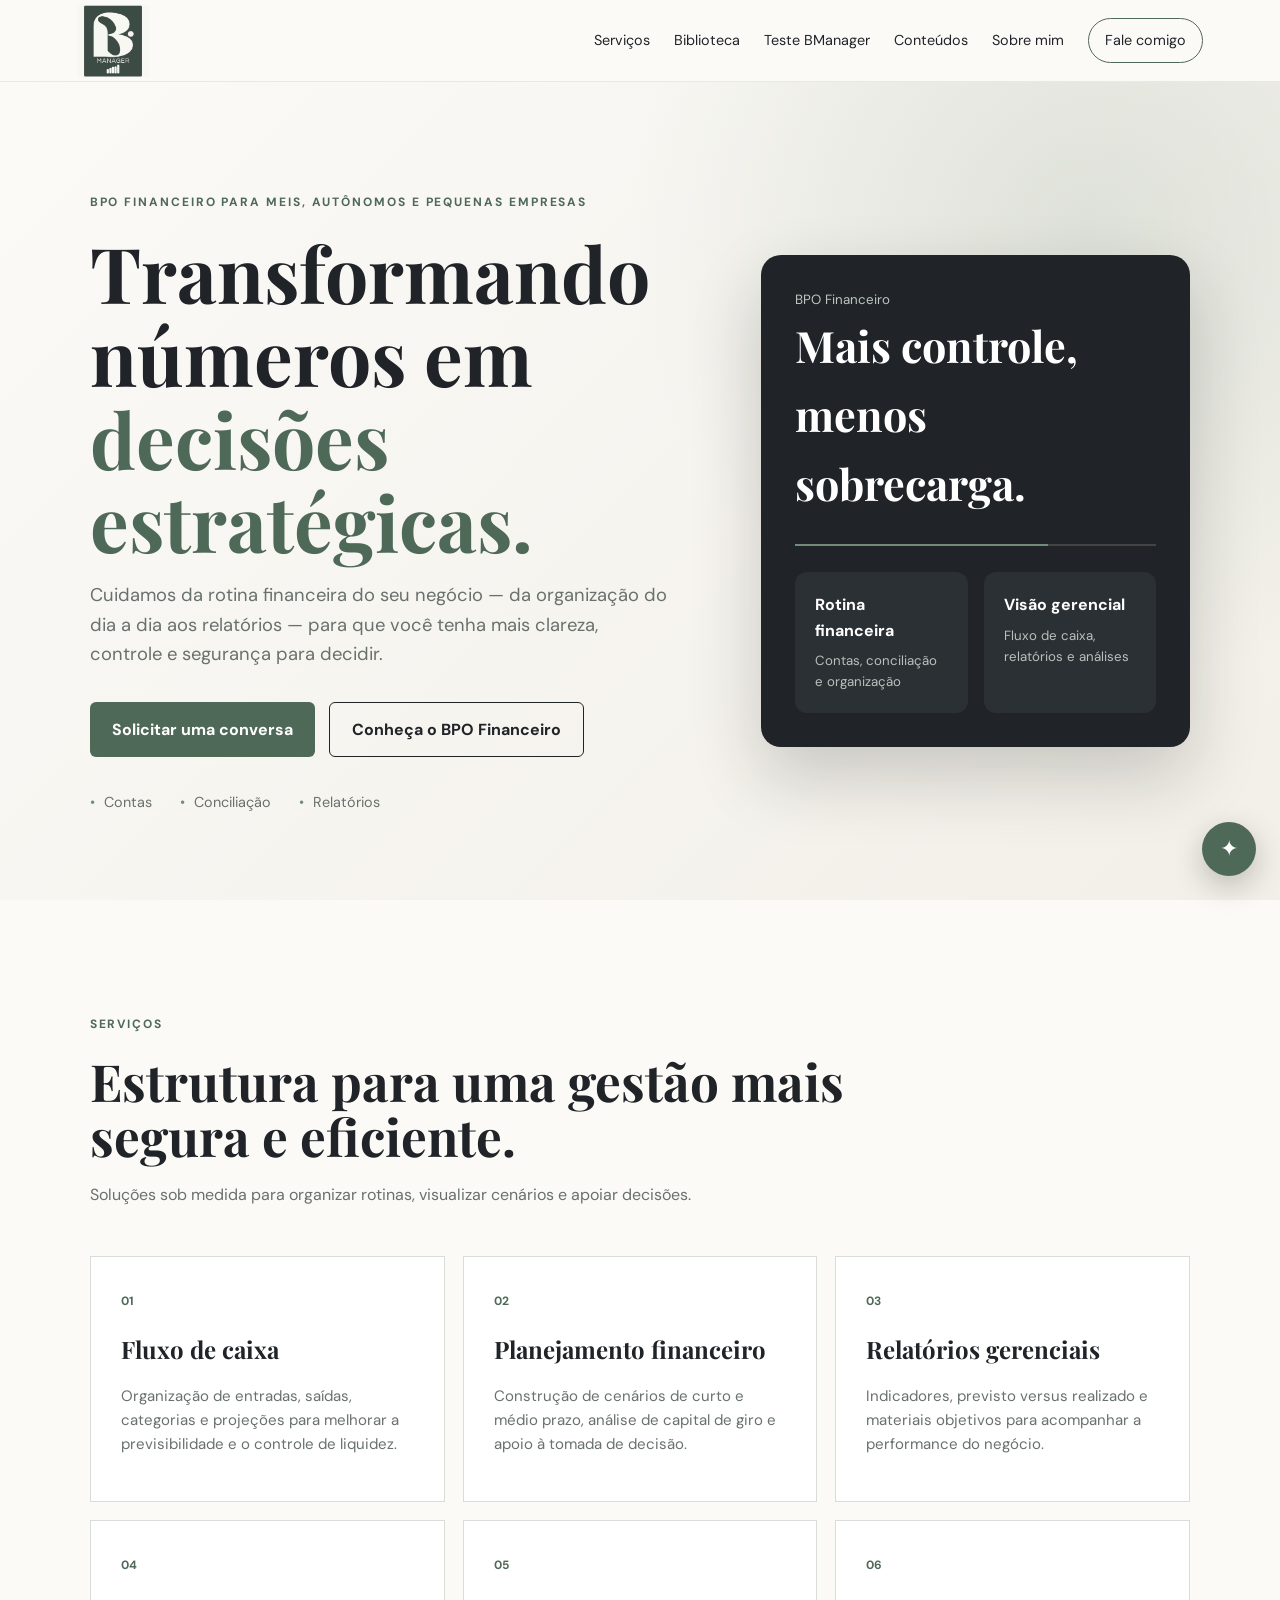
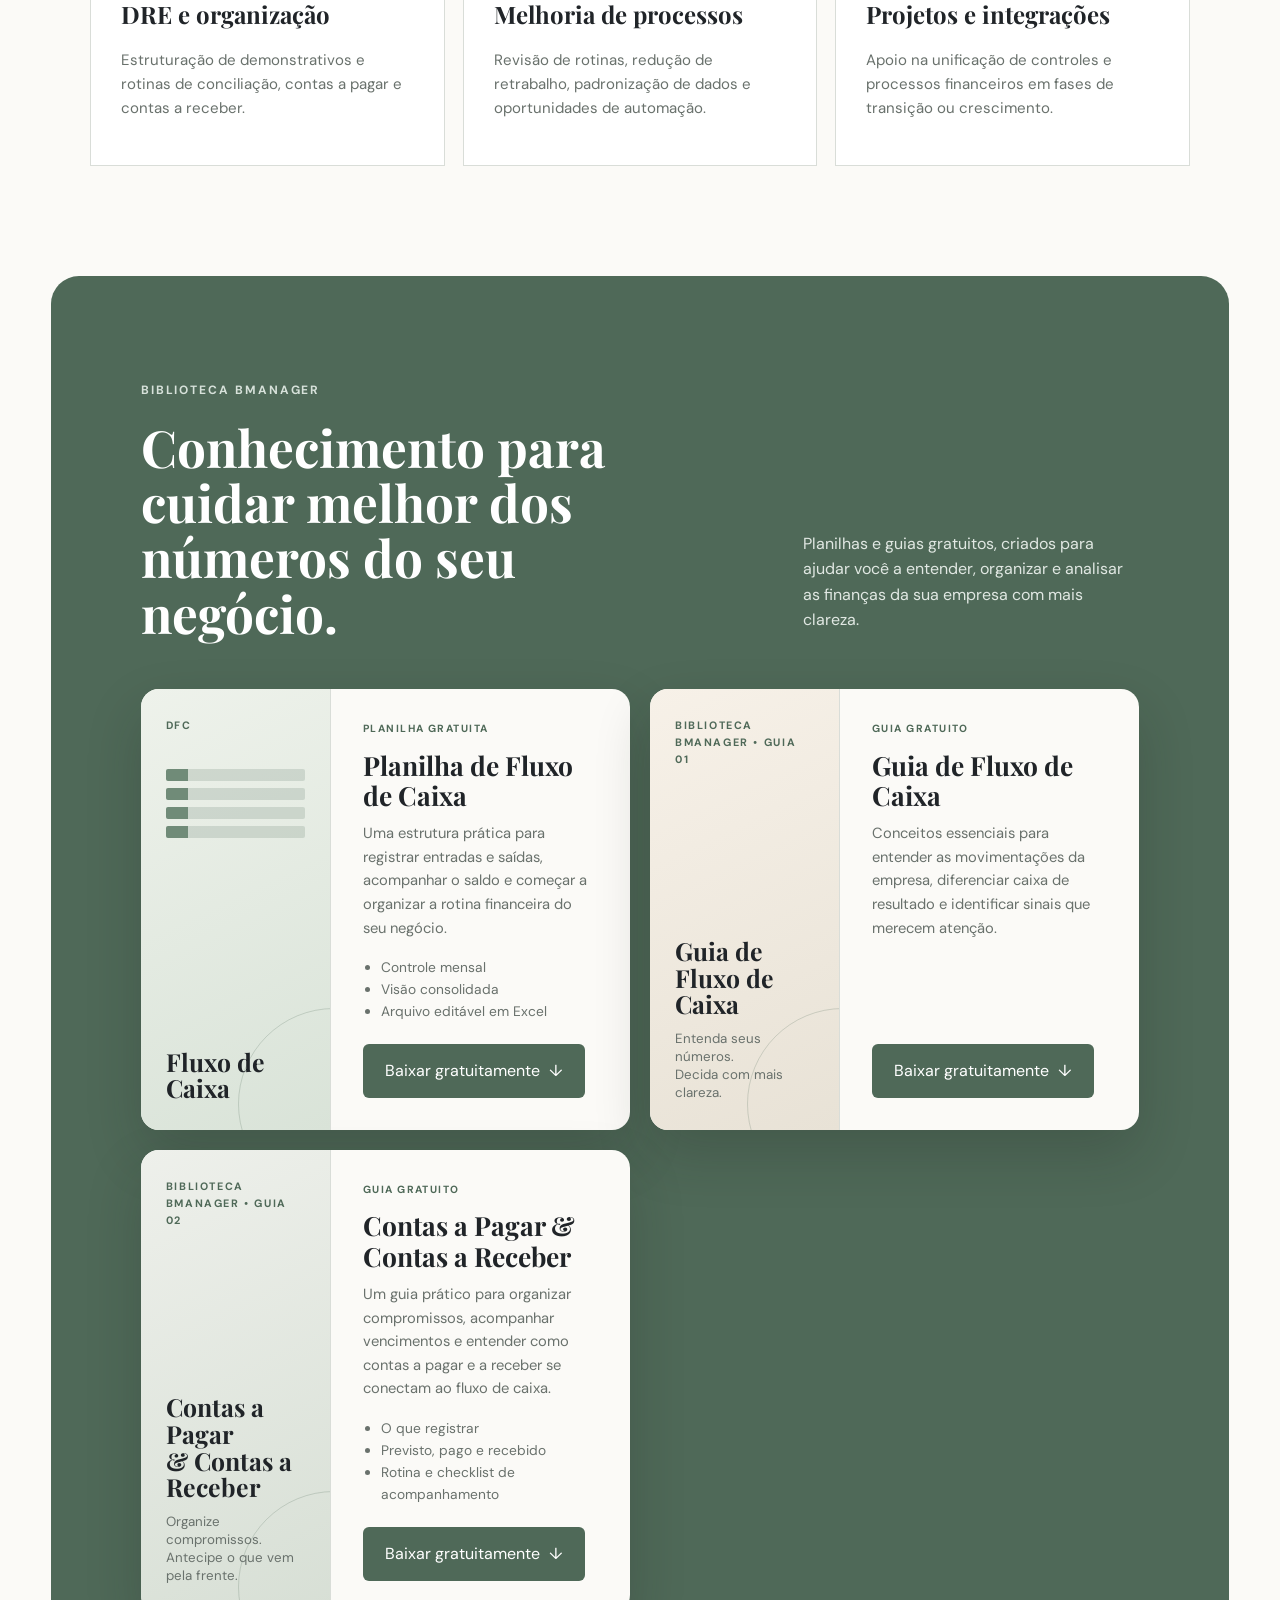
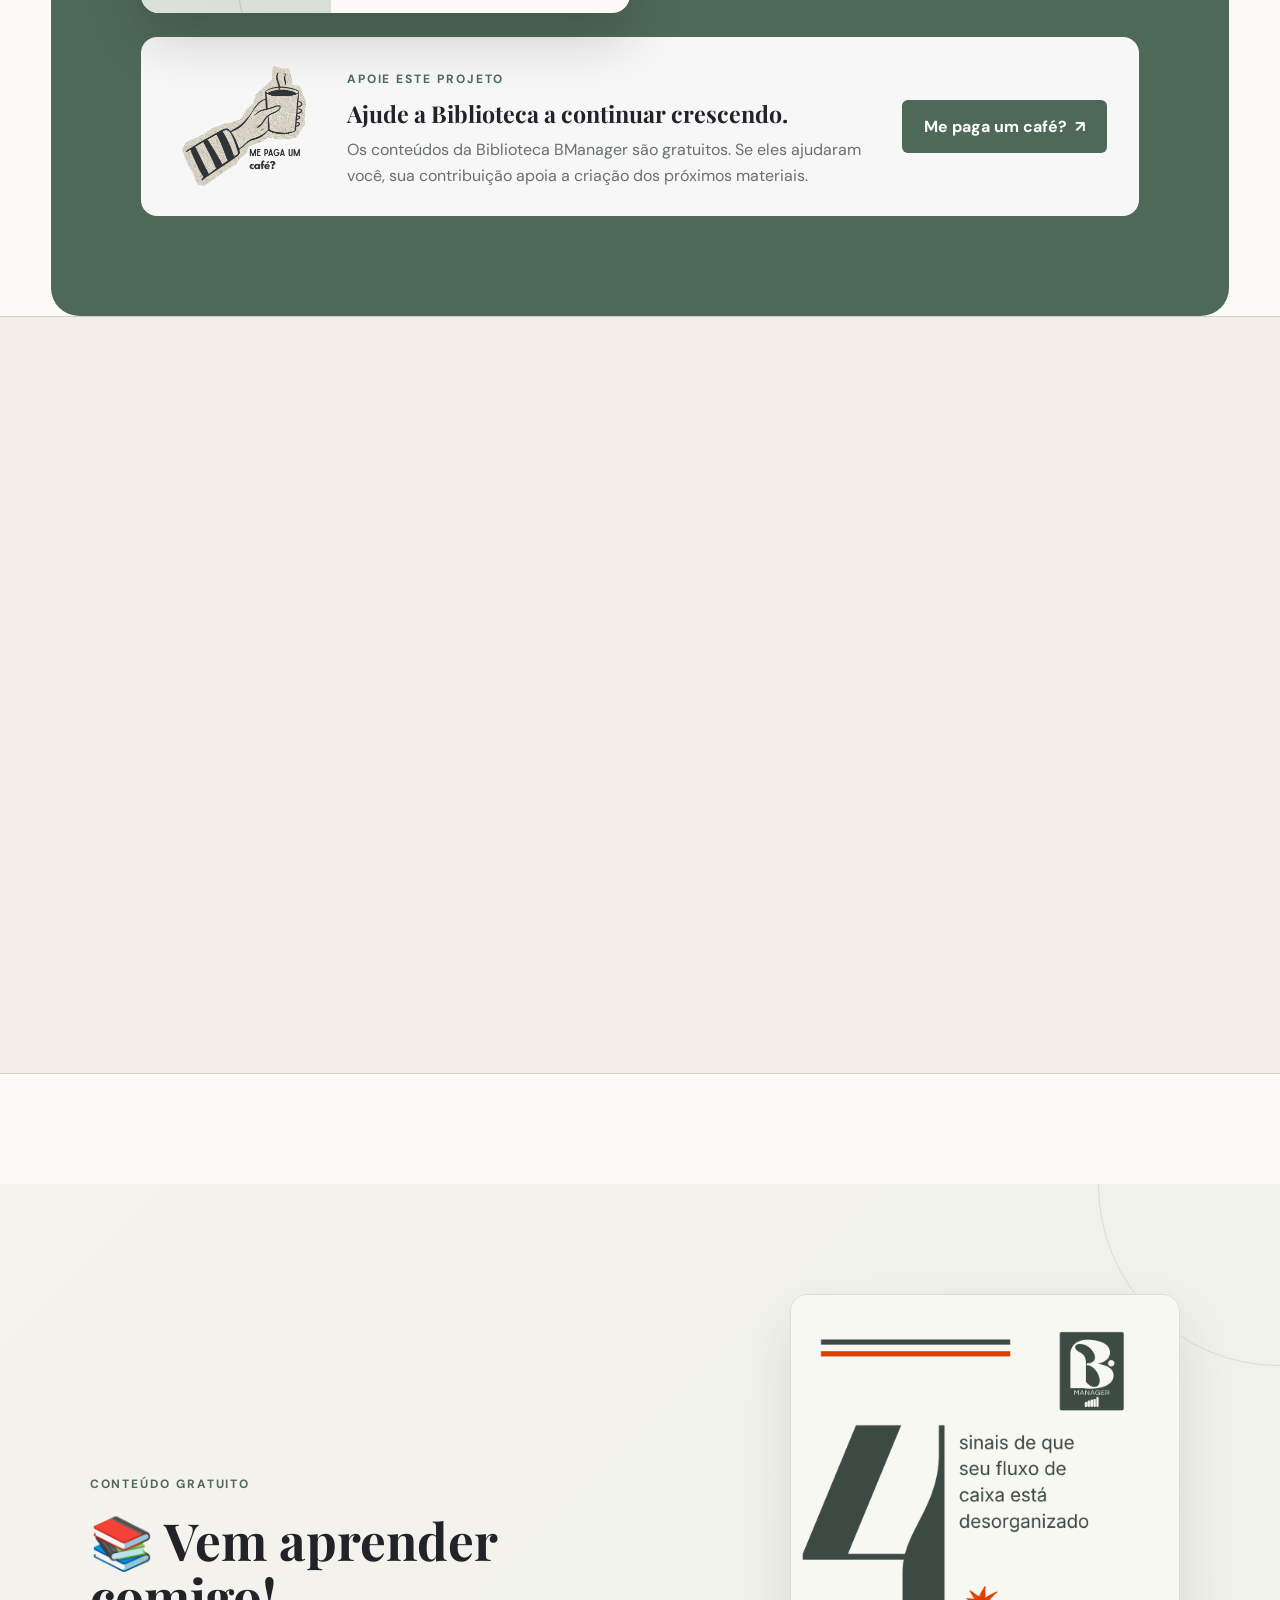
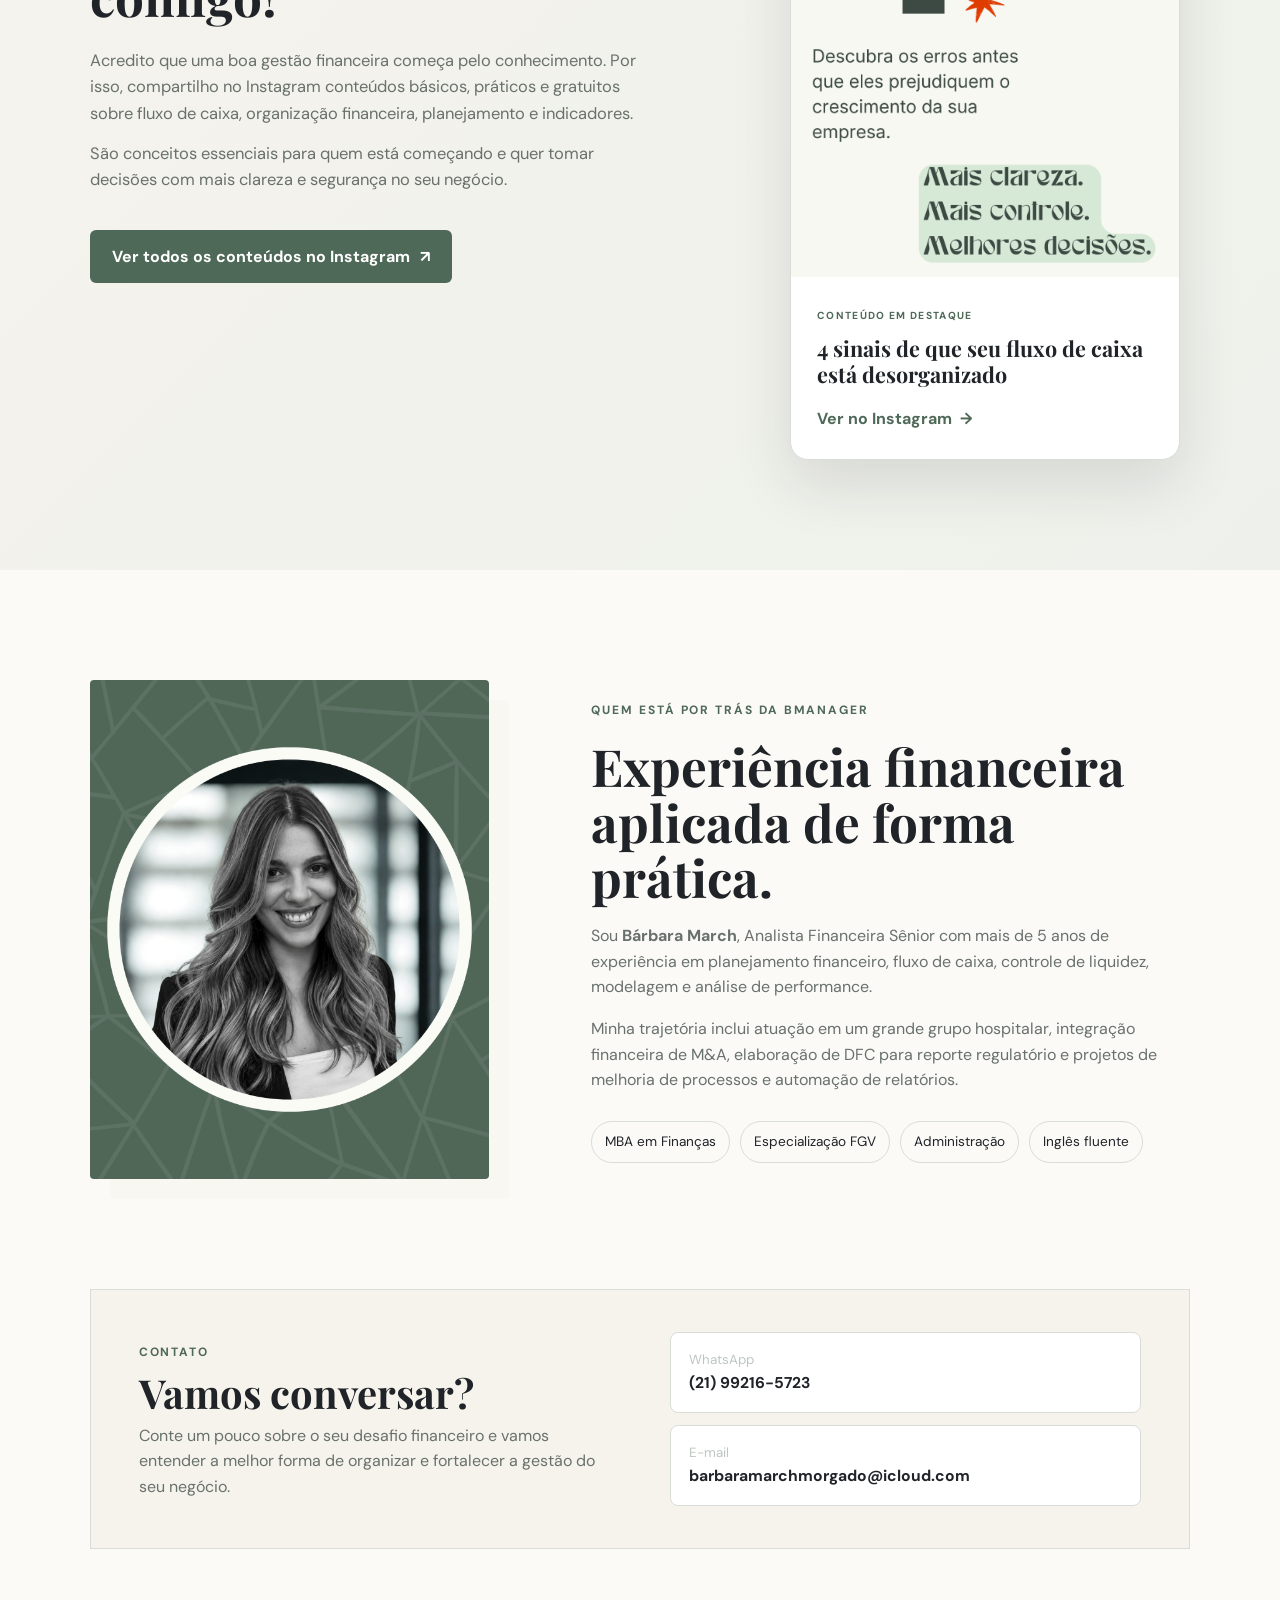
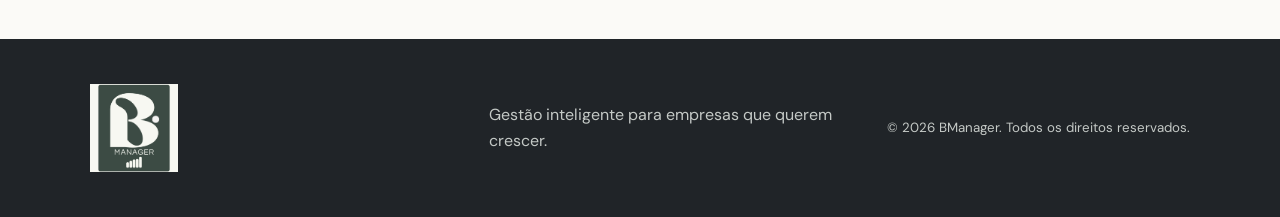
==== commit e34fa78f: "Add files via upload" ====
--- a/index.html
+++ b/index.html
@@ -207,11 +207,15 @@
       <div class="library-grid">
         <article class="resource-card reveal">
           <div class="resource-visual spreadsheet-visual" aria-hidden="true"><span>DFC</span><div class="sheet-lines"><i></i><i></i><i></i><i></i></div><strong>Fluxo de Caixa</strong></div>
-          <div class="resource-content"><span class="resource-type">Planilha gratuita</span><h3>Planilha de Fluxo de Caixa</h3><p>Uma estrutura prática para registrar entradas e saídas, acompanhar o saldo e começar a organizar a rotina financeira do seu negócio.</p><ul><li>Controle mensal</li><li>Visão consolidada</li><li>Arquivo editável em Excel</li></ul><a class="btn resource-btn" href="assets/DFC-BManager.xlsx" download>Baixar gratuitamente <span aria-hidden="true">↓</span></a></div>
+          <div class="resource-content"><span class="resource-type">Planilha gratuita</span><h3>Planilha de Fluxo de Caixa</h3><p>Uma estrutura prática para registrar entradas e saídas, acompanhar o saldo e começar a organizar a rotina financeira do seu negócio.</p><ul><li>Controle mensal</li><li>Visão consolidada</li><li>Arquivo editável em Excel</li></ul><button class="btn resource-btn lead-download" type="button" data-material="Planilha de Fluxo de Caixa" data-file="assets/DFC-BManager.xlsx">Baixar gratuitamente <span aria-hidden="true">↓</span></button></div>
         </article>
         <article class="resource-card reveal">
-          <div class="resource-visual guide-visual" aria-hidden="true"><span>BManager</span><strong>Guia de<br>Fluxo de Caixa</strong><small>Entenda seus números.<br>Decida com mais clareza.</small></div>
-          <div class="resource-content"><span class="resource-type">Guia gratuito</span><h3>Guia de Fluxo de Caixa</h3><p>Conceitos essenciais para entender as movimentações da empresa, diferenciar caixa de resultado e identificar sinais que merecem atenção.</p><span class="resource-status">PDF disponível em breve</span></div>
+          <div class="resource-visual guide-visual" aria-hidden="true"><span>Biblioteca BManager • Guia 01</span><strong>Guia de<br>Fluxo de Caixa</strong><small>Entenda seus números.<br>Decida com mais clareza.</small></div>
+          <div class="resource-content"><span class="resource-type">Guia gratuito</span><h3>Guia de Fluxo de Caixa</h3><p>Conceitos essenciais para entender as movimentações da empresa, diferenciar caixa de resultado e identificar sinais que merecem atenção.</p><button class="btn resource-btn lead-download" type="button" data-material="Guia 01 — Fluxo de Caixa" data-file="assets/guia-fluxo-de-caixa.pdf">Baixar gratuitamente <span aria-hidden="true">↓</span></button></div>
+        </article>
+        <article class="resource-card reveal">
+          <div class="resource-visual guide-visual guide-visual-two" aria-hidden="true"><span>Biblioteca BManager • Guia 02</span><strong>Contas a Pagar<br>&amp; Contas a Receber</strong><small>Organize compromissos.<br>Antecipe o que vem pela frente.</small></div>
+          <div class="resource-content"><span class="resource-type">Guia gratuito</span><h3>Contas a Pagar &amp; Contas a Receber</h3><p>Um guia prático para organizar compromissos, acompanhar vencimentos e entender como contas a pagar e a receber se conectam ao fluxo de caixa.</p><ul><li>O que registrar</li><li>Previsto, pago e recebido</li><li>Rotina e checklist de acompanhamento</li></ul><button class="btn resource-btn lead-download" type="button" data-material="Guia 02 — Contas a Pagar e Contas a Receber" data-file="assets/guia-contas-a-pagar-receber.pdf">Baixar gratuitamente <span aria-hidden="true">↓</span></button></div>
         </article>
       </div>
       <aside class="support-card reveal" id="apoie">
@@ -276,6 +280,26 @@
 
   <footer><a class="brand footer-brand brand-official" href="#inicio" aria-label="BManager - início"><img src="assets/logo-oficial-bmanager.png" alt="Logo BManager"></a><p>Gestão inteligente para empresas que querem crescer.</p><small>© 2026 BManager. Todos os direitos reservados.</small></footer>
   <a class="whatsapp" href="https://wa.me/5521992165723" target="_blank" rel="noopener" aria-label="Falar pelo WhatsApp">✦</a>
+
+  <div class="lead-modal" id="lead-modal" aria-hidden="true">
+    <div class="lead-modal-backdrop" data-close-lead-modal></div>
+    <div class="lead-modal-dialog" role="dialog" aria-modal="true" aria-labelledby="lead-modal-title">
+      <button class="lead-modal-close" type="button" aria-label="Fechar" data-close-lead-modal>×</button>
+      <span class="eyebrow">Biblioteca BManager</span>
+      <h2 id="lead-modal-title">Seu material está quase aí.</h2>
+      <p>Preencha seus dados para liberar o download gratuito.</p>
+      <form id="lead-form">
+        <label for="lead-name">Nome</label>
+        <input id="lead-name" name="nome" type="text" autocomplete="name" required>
+        <label for="lead-email">E-mail</label>
+        <input id="lead-email" name="email" type="email" autocomplete="email" required>
+        <input id="lead-material" name="material" type="hidden">
+        <button class="btn primary lead-submit" type="submit">Liberar download ↓</button>
+        <p class="lead-privacy">Seus dados serão armazenados pela BManager para disponibilizar o material e acompanhar o interesse nos conteúdos da Biblioteca.</p>
+        <p class="lead-feedback" id="lead-feedback" role="status" aria-live="polite"></p>
+      </form>
+    </div>
+  </div>
   <script src="script.js"></script>
 </body>
 </html>
--- a/style.css
+++ b/style.css
@@ -1,15 +1,15 @@
-:root{--ink:#202428;--green:#708b78;--green-dark:#4f6958;--cream:#f6f3ed;--white:#fff;--line:#d9ddd8;--muted:#69716c}*{box-sizing:border-box}html{scroll-behavior:smooth;scroll-padding-top:82px}body{margin:0;font-family:'DM Sans',sans-serif;color:var(--ink);background:#fbfaf7;line-height:1.6}a{text-decoration:none;color:inherit}.header{height:82px;display:flex;align-items:center;justify-content:space-between;padding:0 6vw;position:sticky;top:0;z-index:20;background:rgba(251,250,247,.92);backdrop-filter:blur(14px);border-bottom:1px solid rgba(32,36,40,.08)}.brand{display:flex;align-items:center;gap:10px;font-weight:700;font-size:1.35rem}.brand img{width:34px;height:34px;object-fit:contain}.nav{display:flex;align-items:center;gap:24px;font-size:.9rem}.nav a:hover{color:var(--green-dark)}.nav-cta{border:1px solid var(--green-dark);padding:10px 16px;border-radius:999px}.menu-toggle{display:none;border:0;background:none;font-size:1.5rem}.hero{min-height:calc(100vh - 82px);padding:90px 7vw 70px;display:grid;grid-template-columns:1.15fr .85fr;gap:7vw;align-items:center;background:radial-gradient(circle at 85% 18%,rgba(112,139,120,.18),transparent 36%),linear-gradient(135deg,#fbfaf7 0%,#f2efe8 100%)}.eyebrow{text-transform:uppercase;letter-spacing:.16em;font-size:.75rem;font-weight:700;color:var(--green-dark)}h1,h2{font-family:'Playfair Display',serif;line-height:1.08;margin:18px 0}h1{font-size:clamp(3rem,6vw,6rem);max-width:900px}h1 em{color:var(--green-dark);font-style:normal}h2{font-size:clamp(2.2rem,4vw,4rem)}.hero-copy>p{font-size:1.15rem;color:var(--muted);max-width:650px}.actions{display:flex;gap:14px;flex-wrap:wrap;margin:32px 0}.btn{display:inline-flex;align-items:center;justify-content:center;padding:14px 22px;border-radius:6px;font-weight:700;transition:background .2s,transform .2s,border-color .2s}.btn:hover{transform:translateY(-2px)}.primary{background:var(--green-dark);color:white}.primary:hover{background:#3f5647}.secondary{border:1px solid var(--ink)}.hero-points{display:flex;gap:28px;margin-top:34px;color:var(--muted);font-size:.9rem}.hero-points span:before{content:'•';color:var(--green);margin-right:9px}.hero-card{background:var(--ink);color:white;border-radius:20px;padding:34px;box-shadow:0 30px 70px rgba(24,29,27,.2);transform:rotate(1.5deg)}.metric small,.contact-links small{display:block;color:#bdc7c0}.metric strong{font-family:'Playfair Display',serif;font-size:2.7rem}.line{height:2px;background:linear-gradient(90deg,var(--green) 70%,#444 70%);margin:26px 0}.mini-grid{display:grid;grid-template-columns:1fr 1fr;gap:16px}.mini-grid div{background:#2b3034;padding:20px;border-radius:12px}.mini-grid span{display:block;color:#bbc0bd;font-size:.83rem;margin-top:7px}.section{padding:110px 7vw}.section-head{max-width:760px;margin-bottom:48px}.section-head p{color:var(--muted)}.cards{display:grid;grid-template-columns:repeat(3,1fr);gap:18px}.card{padding:30px;background:white;border:1px solid var(--line);min-height:245px;transition:.25s}.card:hover{transform:translateY(-5px);box-shadow:0 18px 40px rgba(32,36,40,.08)}.card>span{font-size:.75rem;color:var(--green-dark);font-weight:700}.card h3{font-family:'Playfair Display',serif;font-size:1.5rem;margin:18px 0 10px}.card p{color:var(--muted);font-size:.94rem}.material{margin:0 4vw;padding:90px 7vw;background:var(--green-dark);color:white;border-radius:28px;display:grid;grid-template-columns:1fr 1fr;gap:8vw;align-items:center}.light{color:#d7e1da}.material p,.material li{color:#e1e8e3}.material ul{padding-left:20px;margin:24px 0}.light-btn{background:white;color:var(--green-dark);margin-top:12px}.dashboard{background:#f8f8f5;color:var(--ink);padding:28px;border-radius:18px;box-shadow:0 28px 70px rgba(0,0,0,.2)}.dash-top,.dash-values{display:flex;justify-content:space-between;gap:20px}.dash-top{border-bottom:1px solid var(--line);padding-bottom:18px}.bars{height:230px;display:flex;align-items:end;gap:16px;padding:25px 0}.bars i{flex:1;background:var(--green);border-radius:6px 6px 0 0}.dash-values div{flex:1;background:white;padding:16px;border:1px solid var(--line);border-radius:10px}.dash-values small{display:block;color:var(--muted)}
-
-.brand-official{width:72px;height:72px;overflow:hidden;justify-content:center;flex:0 0 72px}.brand-official img{width:72px;height:72px;object-fit:contain;border-radius:7px;transform:scale(1.34)}.footer-brand.brand-official{width:88px;height:88px;flex-basis:88px}.footer-brand.brand-official img{width:88px;height:88px;filter:none;transform:scale(1.34)}
-
-/* Biblioteca de conteúdos */
-.learning{display:grid;grid-template-columns:minmax(0,1.05fr) minmax(300px,.75fr);gap:9vw;align-items:center;background:linear-gradient(135deg,#f6f3ed 0%,#eef1eb 100%);margin-top:110px;position:relative;overflow:hidden}.learning:after{content:'';position:absolute;width:360px;height:360px;border:1px solid rgba(112,139,120,.2);border-radius:50%;right:-180px;top:-180px}.learning-intro{position:relative;z-index:1}.learning-intro h2{margin-bottom:24px}.learning-intro p{color:var(--muted);font-size:1.03rem;max-width:680px;margin:0 0 14px}.pinterest-btn{background:var(--green-dark);color:white;margin-top:22px;gap:10px}.pinterest-btn:hover{background:#3f5647}.pins-grid{display:grid;grid-template-columns:minmax(260px,390px);justify-content:center;position:relative;z-index:1}.pin-card{background:white;border:1px solid var(--line);border-radius:18px;overflow:hidden;box-shadow:0 24px 60px rgba(32,36,40,.12);transition:transform .25s,box-shadow .25s}.pin-card:hover{transform:translateY(-7px);box-shadow:0 30px 68px rgba(32,36,40,.17)}.pin-cover{aspect-ratio:2/2.25;background:linear-gradient(155deg,#f9f6ef,#e4eadf);padding:30px;display:flex;flex-direction:column;position:relative;overflow:hidden}.pin-cover:before,.pin-cover:after{content:'';position:absolute;border:1px solid rgba(79,105,88,.22);border-radius:50%}.pin-cover:before{width:210px;height:210px;right:-75px;bottom:-55px}.pin-cover:after{width:125px;height:125px;right:-28px;bottom:-10px}.pin-brand{font-family:'Playfair Display',serif;font-size:1.15rem;font-weight:700;color:var(--green-dark)}.pin-series{text-transform:uppercase;letter-spacing:.13em;font-size:.63rem;font-weight:700;color:var(--green-dark);margin-top:auto;margin-bottom:14px}.pin-cover strong{font-family:'Playfair Display',serif;font-size:clamp(1.8rem,3vw,2.55rem);line-height:1.06;max-width:95%;position:relative;z-index:1}.pin-number{color:var(--green-dark);font-size:1.25em}.pin-decoration{width:44px;height:4px;background:var(--green);margin-top:22px;position:relative;z-index:1}.pin-info{padding:24px 26px 27px}.pin-label{text-transform:uppercase;letter-spacing:.13em;font-size:.64rem;font-weight:700;color:var(--green-dark)}.pin-info h3{font-family:'Playfair Display',serif;font-size:1.35rem;line-height:1.2;margin:10px 0 18px}.pin-info a{color:var(--green-dark);font-weight:700;display:inline-flex;gap:8px;align-items:center}.pin-info a:hover{gap:12px}
-
-.about{display:grid;grid-template-columns:.8fr 1.2fr;gap:8vw;align-items:center}.portrait{max-width:470px}.portrait img{width:100%;display:block;aspect-ratio:4/5;object-fit:cover;border-radius:4px;filter:saturate(.82) contrast(1.03);box-shadow:20px 20px 0 var(--cream)}.about-copy p{color:var(--muted)}.credentials{display:flex;flex-wrap:wrap;gap:10px;margin-top:28px}.credentials span{border:1px solid var(--line);padding:9px 13px;border-radius:999px;font-size:.85rem}.contact{margin:0 7vw 90px;padding:42px 48px;background:var(--cream);border:1px solid var(--line);display:grid;grid-template-columns:1fr 1fr;gap:60px;align-items:center}.contact h2{font-size:2.5rem;margin:8px 0}.contact p{color:var(--muted);margin:0}.contact-links{display:grid;gap:12px}.contact-links a{background:white;border:1px solid var(--line);padding:16px 18px;border-radius:8px;overflow-wrap:anywhere}.contact-links a:hover{border-color:var(--green)}.contact-links strong{font-size:.98rem}footer{padding:45px 7vw;background:var(--ink);color:white;display:grid;grid-template-columns:1fr 1fr auto;align-items:center;gap:25px}.footer-brand img{filter:brightness(0) invert(1)}footer p,footer small{color:#c4c9c6}.whatsapp{position:fixed;right:24px;bottom:24px;width:54px;height:54px;border-radius:50%;display:grid;place-items:center;background:var(--green-dark);color:white;font-size:1.35rem;box-shadow:0 10px 30px rgba(0,0,0,.22);z-index:15}.reveal{opacity:0;transform:translateY(22px);transition:opacity .7s ease,transform .7s ease}.reveal.visible{opacity:1;transform:none}
-
-@media(max-width:900px){.menu-toggle{display:block}.nav{position:absolute;top:82px;left:0;right:0;background:#fbfaf7;padding:24px 7vw;display:none;flex-direction:column;align-items:flex-start;border-bottom:1px solid var(--line)}.nav.open{display:flex}.hero,.material,.about,.contact,.learning{grid-template-columns:1fr}.hero{padding-top:60px}.hero-card{transform:none}.cards{grid-template-columns:repeat(2,1fr)}.material{margin:0 2vw}.learning{gap:55px}.pins-grid{justify-content:start}.contact{gap:25px}footer{grid-template-columns:1fr}}
-@media(max-width:600px){.header{padding:0 5vw}.hero,.section{padding-left:5vw;padding-right:5vw}.hero{min-height:auto;padding-bottom:80px}h1{font-size:3rem}.cards{grid-template-columns:1fr}.material{padding:65px 7vw}.learning{margin-top:70px}.pins-grid{grid-template-columns:1fr}.pin-cover{padding:25px}.pin-cover strong{font-size:2rem}.contact{margin:0 5vw 60px;padding:28px 22px}.actions{flex-direction:column}.btn{width:100%}.hero-points{gap:12px;flex-wrap:wrap}.mini-grid{grid-template-columns:1fr}.bars{height:170px}.dash-values{flex-direction:column}.contact h2{font-size:2.1rem}}
-@media(prefers-reduced-motion:reduce){html{scroll-behavior:auto}.reveal{opacity:1;transform:none;transition:none}.btn,.pin-card{transition:none}}
+:root{--ink:#202428;--green:#708b78;--green-dark:#4f6958;--cream:#f6f3ed;--white:#fff;--line:#d9ddd8;--muted:#69716c}*{box-sizing:border-box}html{scroll-behavior:smooth;scroll-padding-top:82px}body{margin:0;font-family:'DM Sans',sans-serif;color:var(--ink);background:#fbfaf7;line-height:1.6}a{text-decoration:none;color:inherit}.header{height:82px;display:flex;align-items:center;justify-content:space-between;padding:0 6vw;position:sticky;top:0;z-index:20;background:rgba(251,250,247,.92);backdrop-filter:blur(14px);border-bottom:1px solid rgba(32,36,40,.08)}.brand{display:flex;align-items:center;gap:10px;font-weight:700;font-size:1.35rem}.brand img{width:34px;height:34px;object-fit:contain}.nav{display:flex;align-items:center;gap:24px;font-size:.9rem}.nav a:hover{color:var(--green-dark)}.nav-cta{border:1px solid var(--green-dark);padding:10px 16px;border-radius:999px}.menu-toggle{display:none;border:0;background:none;font-size:1.5rem}.hero{min-height:calc(100vh - 82px);padding:90px 7vw 70px;display:grid;grid-template-columns:1.15fr .85fr;gap:7vw;align-items:center;background:radial-gradient(circle at 85% 18%,rgba(112,139,120,.18),transparent 36%),linear-gradient(135deg,#fbfaf7 0%,#f2efe8 100%)}.eyebrow{text-transform:uppercase;letter-spacing:.16em;font-size:.75rem;font-weight:700;color:var(--green-dark)}h1,h2{font-family:'Playfair Display',serif;line-height:1.08;margin:18px 0}h1{font-size:clamp(3rem,6vw,6rem);max-width:900px}h1 em{color:var(--green-dark);font-style:normal}h2{font-size:clamp(2.2rem,4vw,4rem)}.hero-copy>p{font-size:1.15rem;color:var(--muted);max-width:650px}.actions{display:flex;gap:14px;flex-wrap:wrap;margin:32px 0}.btn{display:inline-flex;align-items:center;justify-content:center;padding:14px 22px;border-radius:6px;font-weight:700;transition:background .2s,transform .2s,border-color .2s}.btn:hover{transform:translateY(-2px)}.primary{background:var(--green-dark);color:white}.primary:hover{background:#3f5647}.secondary{border:1px solid var(--ink)}.hero-points{display:flex;gap:28px;margin-top:34px;color:var(--muted);font-size:.9rem}.hero-points span:before{content:'•';color:var(--green);margin-right:9px}.hero-card{background:var(--ink);color:white;border-radius:20px;padding:34px;box-shadow:0 30px 70px rgba(24,29,27,.2);transform:rotate(1.5deg)}.metric small,.contact-links small{display:block;color:#bdc7c0}.metric strong{font-family:'Playfair Display',serif;font-size:2.7rem}.line{height:2px;background:linear-gradient(90deg,var(--green) 70%,#444 70%);margin:26px 0}.mini-grid{display:grid;grid-template-columns:1fr 1fr;gap:16px}.mini-grid div{background:#2b3034;padding:20px;border-radius:12px}.mini-grid span{display:block;color:#bbc0bd;font-size:.83rem;margin-top:7px}.section{padding:110px 7vw}.section-head{max-width:760px;margin-bottom:48px}.section-head p{color:var(--muted)}.cards{display:grid;grid-template-columns:repeat(3,1fr);gap:18px}.card{padding:30px;background:white;border:1px solid var(--line);min-height:245px;transition:.25s}.card:hover{transform:translateY(-5px);box-shadow:0 18px 40px rgba(32,36,40,.08)}.card>span{font-size:.75rem;color:var(--green-dark);font-weight:700}.card h3{font-family:'Playfair Display',serif;font-size:1.5rem;margin:18px 0 10px}.card p{color:var(--muted);font-size:.94rem}.material{margin:0 4vw;padding:90px 7vw;background:var(--green-dark);color:white;border-radius:28px;display:grid;grid-template-columns:1fr 1fr;gap:8vw;align-items:center}.light{color:#d7e1da}.material p,.material li{color:#e1e8e3}.material ul{padding-left:20px;margin:24px 0}.light-btn{background:white;color:var(--green-dark);margin-top:12px}.dashboard{background:#f8f8f5;color:var(--ink);padding:28px;border-radius:18px;box-shadow:0 28px 70px rgba(0,0,0,.2)}.dash-top,.dash-values{display:flex;justify-content:space-between;gap:20px}.dash-top{border-bottom:1px solid var(--line);padding-bottom:18px}.bars{height:230px;display:flex;align-items:end;gap:16px;padding:25px 0}.bars i{flex:1;background:var(--green);border-radius:6px 6px 0 0}.dash-values div{flex:1;background:white;padding:16px;border:1px solid var(--line);border-radius:10px}.dash-values small{display:block;color:var(--muted)}
+
+.brand-official{width:72px;height:72px;overflow:hidden;justify-content:center;flex:0 0 72px}.brand-official img{width:72px;height:72px;object-fit:contain;border-radius:7px;transform:scale(1.34)}.footer-brand.brand-official{width:88px;height:88px;flex-basis:88px}.footer-brand.brand-official img{width:88px;height:88px;filter:none;transform:scale(1.34)}
+
+/* Biblioteca de conteúdos */
+.learning{display:grid;grid-template-columns:minmax(0,1.05fr) minmax(300px,.75fr);gap:9vw;align-items:center;background:linear-gradient(135deg,#f6f3ed 0%,#eef1eb 100%);margin-top:110px;position:relative;overflow:hidden}.learning:after{content:'';position:absolute;width:360px;height:360px;border:1px solid rgba(112,139,120,.2);border-radius:50%;right:-180px;top:-180px}.learning-intro{position:relative;z-index:1}.learning-intro h2{margin-bottom:24px}.learning-intro p{color:var(--muted);font-size:1.03rem;max-width:680px;margin:0 0 14px}.pinterest-btn{background:var(--green-dark);color:white;margin-top:22px;gap:10px}.pinterest-btn:hover{background:#3f5647}.pins-grid{display:grid;grid-template-columns:minmax(260px,390px);justify-content:center;position:relative;z-index:1}.pin-card{background:white;border:1px solid var(--line);border-radius:18px;overflow:hidden;box-shadow:0 24px 60px rgba(32,36,40,.12);transition:transform .25s,box-shadow .25s}.pin-card:hover{transform:translateY(-7px);box-shadow:0 30px 68px rgba(32,36,40,.17)}.pin-cover{aspect-ratio:2/2.25;background:linear-gradient(155deg,#f9f6ef,#e4eadf);padding:30px;display:flex;flex-direction:column;position:relative;overflow:hidden}.pin-cover:before,.pin-cover:after{content:'';position:absolute;border:1px solid rgba(79,105,88,.22);border-radius:50%}.pin-cover:before{width:210px;height:210px;right:-75px;bottom:-55px}.pin-cover:after{width:125px;height:125px;right:-28px;bottom:-10px}.pin-brand{font-family:'Playfair Display',serif;font-size:1.15rem;font-weight:700;color:var(--green-dark)}.pin-series{text-transform:uppercase;letter-spacing:.13em;font-size:.63rem;font-weight:700;color:var(--green-dark);margin-top:auto;margin-bottom:14px}.pin-cover strong{font-family:'Playfair Display',serif;font-size:clamp(1.8rem,3vw,2.55rem);line-height:1.06;max-width:95%;position:relative;z-index:1}.pin-number{color:var(--green-dark);font-size:1.25em}.pin-decoration{width:44px;height:4px;background:var(--green);margin-top:22px;position:relative;z-index:1}.pin-info{padding:24px 26px 27px}.pin-label{text-transform:uppercase;letter-spacing:.13em;font-size:.64rem;font-weight:700;color:var(--green-dark)}.pin-info h3{font-family:'Playfair Display',serif;font-size:1.35rem;line-height:1.2;margin:10px 0 18px}.pin-info a{color:var(--green-dark);font-weight:700;display:inline-flex;gap:8px;align-items:center}.pin-info a:hover{gap:12px}
+
+.about{display:grid;grid-template-columns:.8fr 1.2fr;gap:8vw;align-items:center}.portrait{max-width:470px}.portrait img{width:100%;display:block;aspect-ratio:4/5;object-fit:cover;border-radius:4px;filter:saturate(.82) contrast(1.03);box-shadow:20px 20px 0 var(--cream)}.about-copy p{color:var(--muted)}.credentials{display:flex;flex-wrap:wrap;gap:10px;margin-top:28px}.credentials span{border:1px solid var(--line);padding:9px 13px;border-radius:999px;font-size:.85rem}.contact{margin:0 7vw 90px;padding:42px 48px;background:var(--cream);border:1px solid var(--line);display:grid;grid-template-columns:1fr 1fr;gap:60px;align-items:center}.contact h2{font-size:2.5rem;margin:8px 0}.contact p{color:var(--muted);margin:0}.contact-links{display:grid;gap:12px}.contact-links a{background:white;border:1px solid var(--line);padding:16px 18px;border-radius:8px;overflow-wrap:anywhere}.contact-links a:hover{border-color:var(--green)}.contact-links strong{font-size:.98rem}footer{padding:45px 7vw;background:var(--ink);color:white;display:grid;grid-template-columns:1fr 1fr auto;align-items:center;gap:25px}.footer-brand img{filter:brightness(0) invert(1)}footer p,footer small{color:#c4c9c6}.whatsapp{position:fixed;right:24px;bottom:24px;width:54px;height:54px;border-radius:50%;display:grid;place-items:center;background:var(--green-dark);color:white;font-size:1.35rem;box-shadow:0 10px 30px rgba(0,0,0,.22);z-index:15}.reveal{opacity:0;transform:translateY(22px);transition:opacity .7s ease,transform .7s ease}.reveal.visible{opacity:1;transform:none}
+
+@media(max-width:900px){.menu-toggle{display:block}.nav{position:absolute;top:82px;left:0;right:0;background:#fbfaf7;padding:24px 7vw;display:none;flex-direction:column;align-items:flex-start;border-bottom:1px solid var(--line)}.nav.open{display:flex}.hero,.material,.about,.contact,.learning{grid-template-columns:1fr}.hero{padding-top:60px}.hero-card{transform:none}.cards{grid-template-columns:repeat(2,1fr)}.material{margin:0 2vw}.learning{gap:55px}.pins-grid{justify-content:start}.contact{gap:25px}footer{grid-template-columns:1fr}}
+@media(max-width:600px){.header{padding:0 5vw}.hero,.section{padding-left:5vw;padding-right:5vw}.hero{min-height:auto;padding-bottom:80px}h1{font-size:3rem}.cards{grid-template-columns:1fr}.material{padding:65px 7vw}.learning{margin-top:70px}.pins-grid{grid-template-columns:1fr}.pin-cover{padding:25px}.pin-cover strong{font-size:2rem}.contact{margin:0 5vw 60px;padding:28px 22px}.actions{flex-direction:column}.btn{width:100%}.hero-points{gap:12px;flex-wrap:wrap}.mini-grid{grid-template-columns:1fr}.bars{height:170px}.dash-values{flex-direction:column}.contact h2{font-size:2.1rem}}
+@media(prefers-reduced-motion:reduce){html{scroll-behavior:auto}.reveal{opacity:1;transform:none;transition:none}.btn,.pin-card{transition:none}}
 .pin-cover-image{aspect-ratio:2/3;padding:0;background:var(--cream)}.pin-cover-image:before,.pin-cover-image:after{display:none}.pin-cover-image img{width:100%;height:100%;display:block;object-fit:cover}
 
 /* Biblioteca BManager */
@@ -18,3 +18,26 @@
 @media(max-width:900px){.library-heading{grid-template-columns:1fr;gap:24px}.library{margin:0 2vw}.support-card{grid-template-columns:auto 1fr}.support-soon{grid-column:2}}
 @media(max-width:600px){.library{padding:65px 7vw}.resource-card{grid-template-columns:1fr}.resource-visual{min-height:230px;border-right:0;border-bottom:1px solid var(--line)}.support-card{grid-template-columns:1fr}.support-soon{grid-column:1;white-space:normal}}
 .support-art{width:150px;height:120px;object-fit:contain;display:block}.support-card{grid-template-columns:150px 1fr auto}@media(max-width:900px){.support-card{grid-template-columns:120px 1fr}.support-art{width:120px;height:105px}.support-btn{grid-column:2;justify-self:start}}@media(max-width:600px){.support-card{grid-template-columns:1fr}.support-art{width:170px;height:135px}.support-btn{grid-column:1;justify-self:stretch}}
+
+/* Biblioteca BManager — captura de leads */
+.library-grid{grid-template-columns:repeat(2,minmax(0,1fr))}
+.guide-visual-two{background:linear-gradient(155deg,#eef0eb,#d7dfd5)}
+.resource-btn{border:0;cursor:pointer;font:inherit}
+.lead-modal{position:fixed;inset:0;z-index:9999;display:none;align-items:center;justify-content:center;padding:22px}
+.lead-modal.open{display:flex}
+.lead-modal-backdrop{position:absolute;inset:0;background:rgba(20,28,23,.72);backdrop-filter:blur(4px)}
+.lead-modal-dialog{position:relative;width:min(520px,100%);background:#fbfaf7;color:var(--ink);border-radius:20px;padding:38px;box-shadow:0 28px 80px rgba(0,0,0,.28)}
+.lead-modal-dialog h2{font-family:'Playfair Display',serif;color:var(--green-dark);font-size:2rem;line-height:1.08;margin:10px 0 10px}
+.lead-modal-dialog>p{color:var(--muted);margin:0 0 24px}
+.lead-modal-close{position:absolute;top:14px;right:16px;width:38px;height:38px;border:0;background:transparent;color:var(--ink);font-size:2rem;line-height:1;cursor:pointer}
+#lead-form{display:grid;gap:9px}
+#lead-form label{font-size:.82rem;font-weight:700;color:var(--green-dark);margin-top:4px}
+#lead-form input{width:100%;border:1px solid var(--line);border-radius:10px;background:white;color:var(--ink);font:inherit;padding:13px 14px;outline:none}
+#lead-form input:focus{border-color:var(--green-dark);box-shadow:0 0 0 3px rgba(79,105,88,.12)}
+.lead-submit{border:0;cursor:pointer;margin-top:10px;width:100%}
+.lead-submit[disabled]{opacity:.65;cursor:wait}
+.lead-privacy{font-size:.72rem!important;line-height:1.45!important;color:var(--muted)!important;margin:4px 0 0!important}
+.lead-feedback{min-height:1.2em;font-size:.8rem!important;font-weight:700;margin:0!important;color:var(--green-dark)!important}
+body.modal-open{overflow:hidden}
+@media(max-width:1100px){.library-grid{grid-template-columns:1fr}}
+@media(max-width:600px){.lead-modal-dialog{padding:32px 22px}.lead-modal-dialog h2{font-size:1.7rem}}
